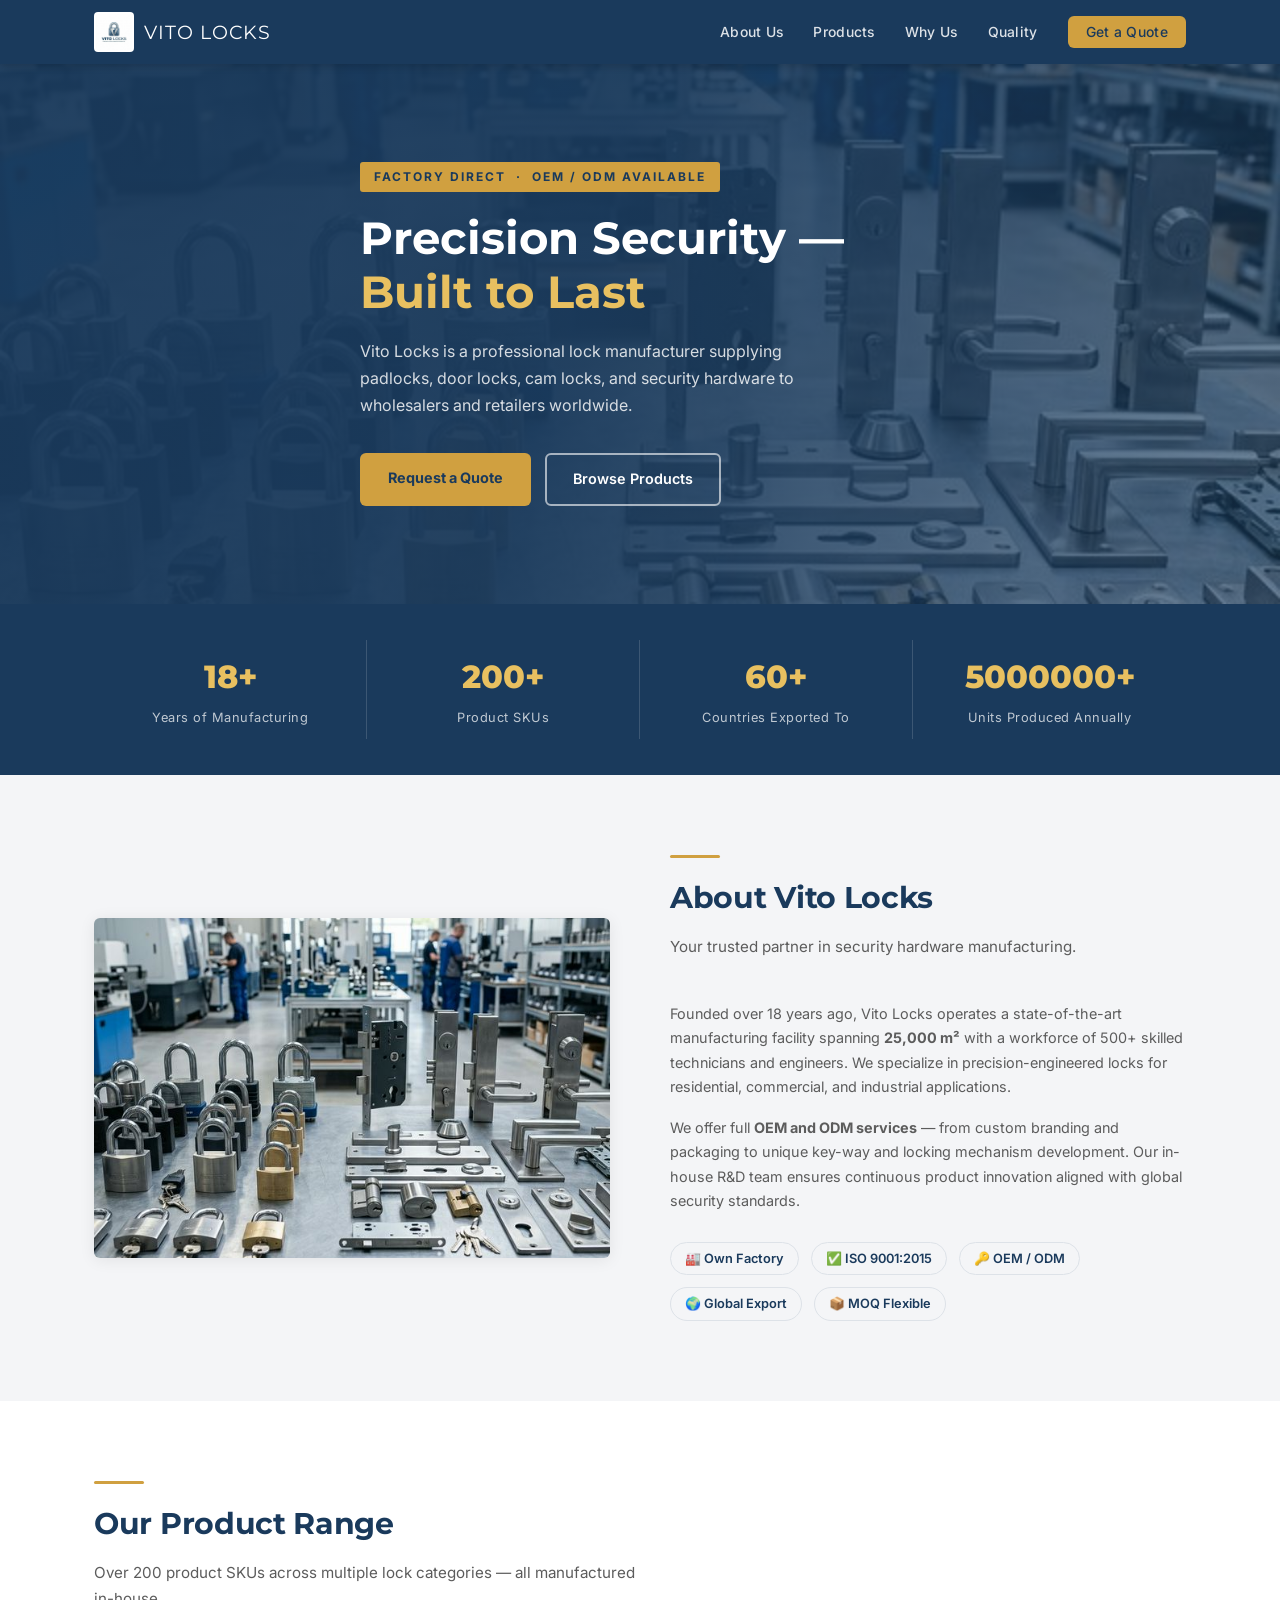
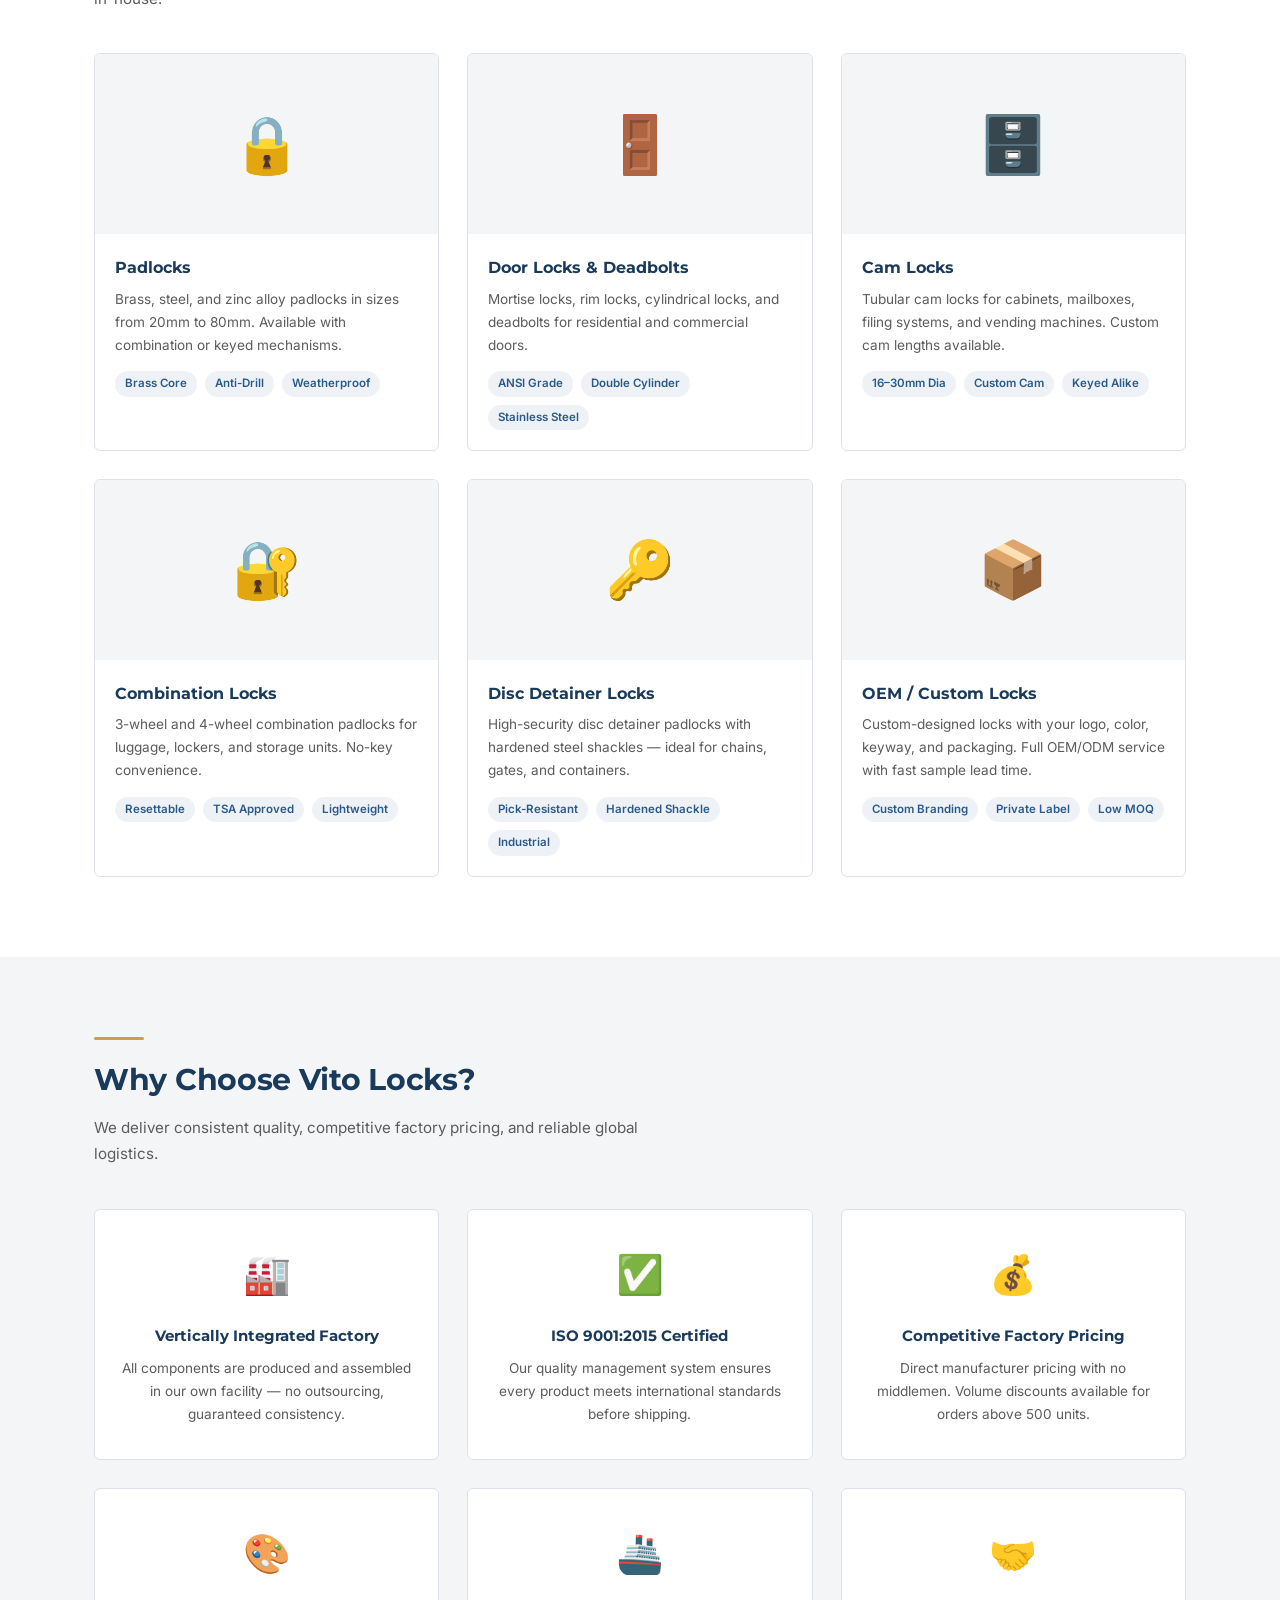
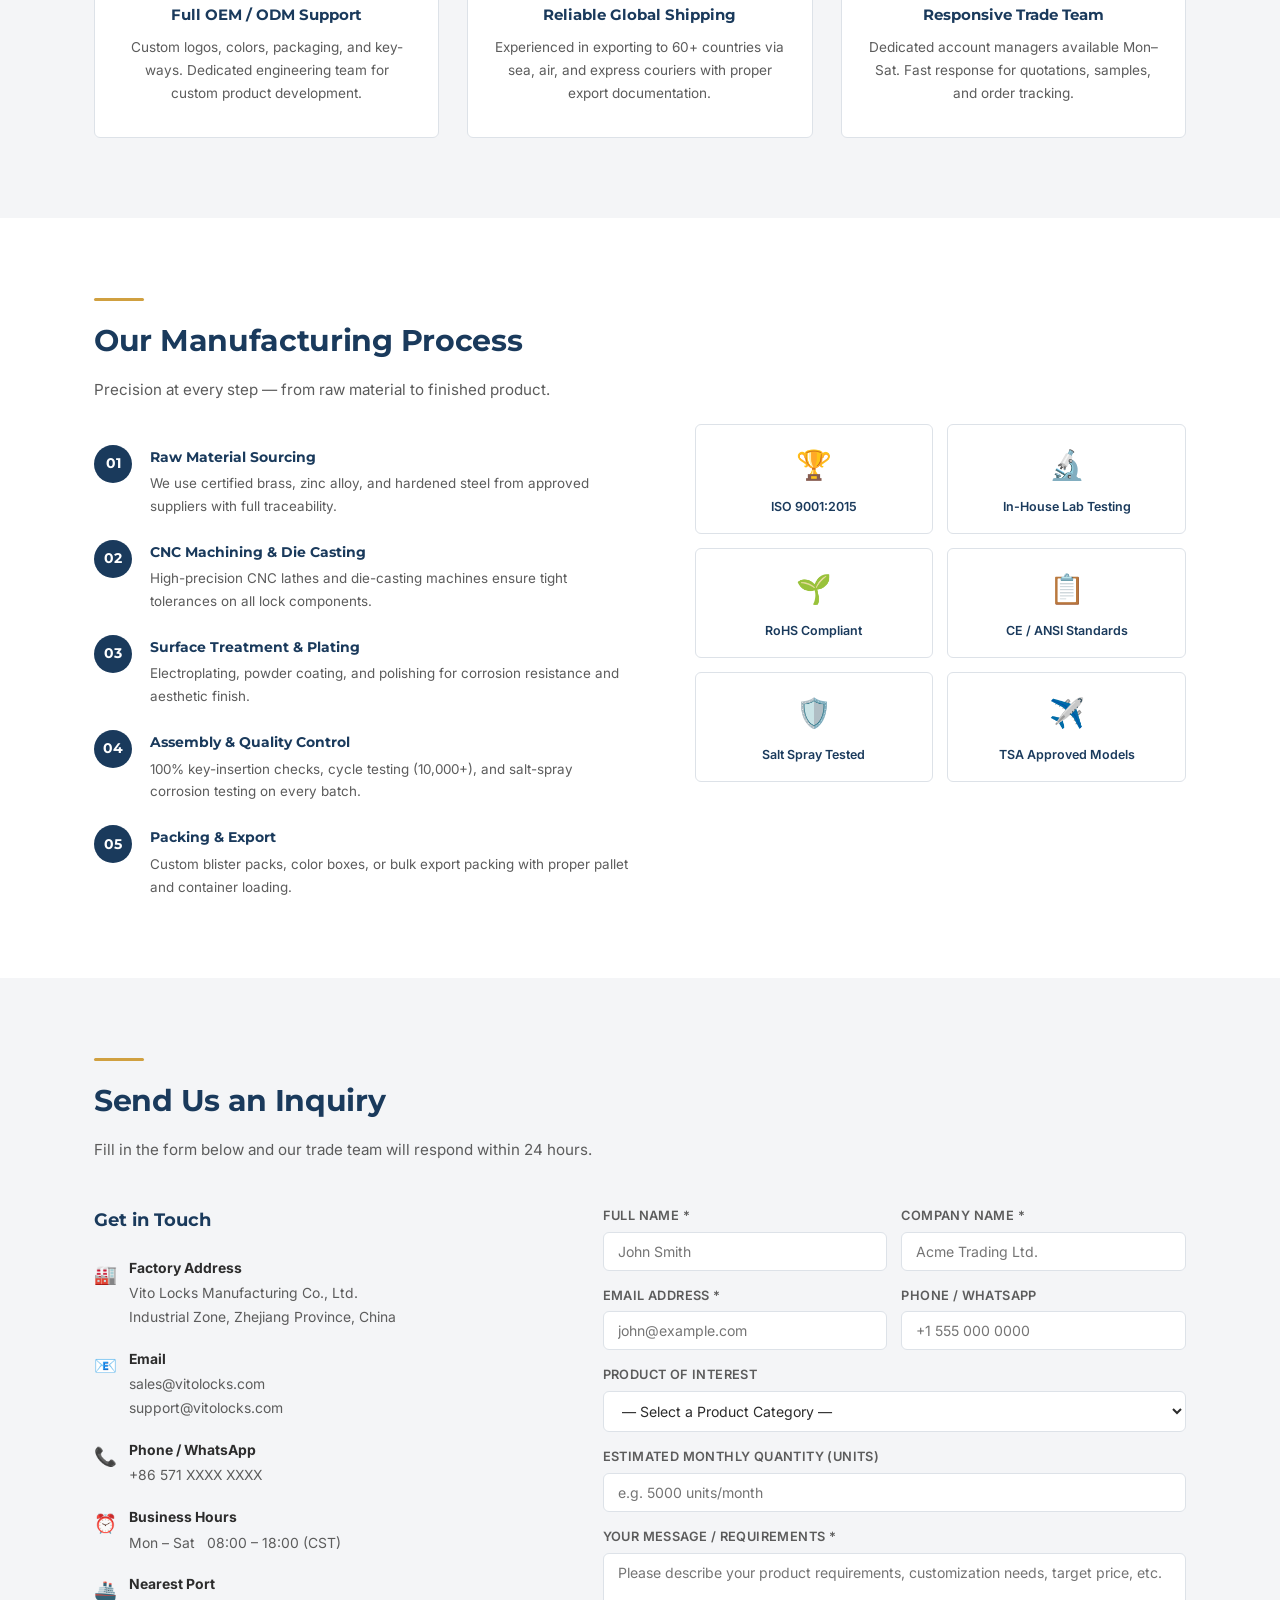
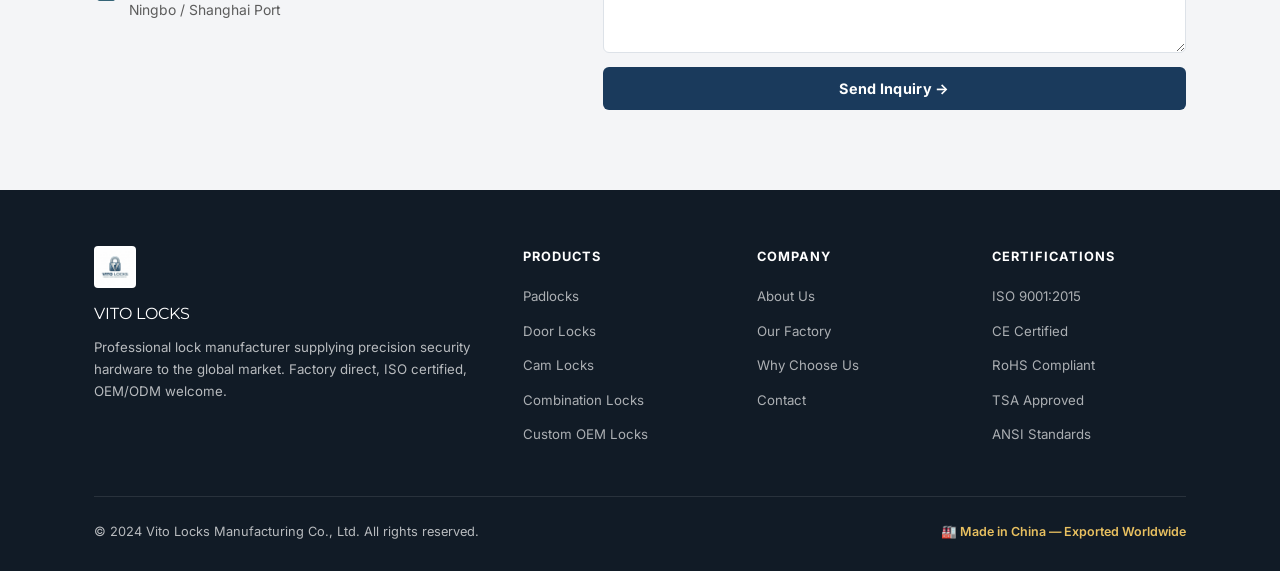
==== index.html @ b3bb4c2a "Initial commit: Vito Locks manufacturing plant website" ====
<!DOCTYPE html>
<html lang="en">
<head>
  <meta charset="UTF-8" />
  <meta name="viewport" content="width=device-width, initial-scale=1.0" />
  <title>Vito Locks — Premium Lock Manufacturer | Factory Direct Supply</title>
  <meta name="description" content="Vito Locks is a leading manufacturer of high-quality padlocks, door locks, and security hardware. OEM/ODM available. ISO certified. Factory direct pricing for B2B buyers worldwide." />
  <meta name="keywords" content="lock manufacturer, padlock factory, door lock supplier, OEM locks, security hardware, Vito Locks" />
  <link rel="stylesheet" href="style.css" />
  <!-- Favicon placeholder using emoji -->
  <link rel="icon" href="data:image/svg+xml,<svg xmlns='http://www.w3.org/2000/svg' viewBox='0 0 100 100'><text y='.9em' font-size='90'>🔒</text></svg>" />
</head>
<body>

<!-- ============================================================
     NAVIGATION
     ============================================================ -->
<nav id="navbar">
  <div class="container nav-inner">
    <div class="nav-logo">
      <img src="logo.png" alt="Vito Locks Logo" />
      <span class="brand">VITO LOCKS</span>
    </div>
    <ul class="nav-links" id="navLinks">
      <li><a href="#about">About Us</a></li>
      <li><a href="#products">Products</a></li>
      <li><a href="#why">Why Us</a></li>
      <li><a href="#manufacturing">Quality</a></li>
      <li><a href="#contact" class="nav-cta">Get a Quote</a></li>
    </ul>
    <div class="hamburger" id="hamburger" aria-label="Open menu">
      <span></span><span></span><span></span>
    </div>
  </div>
</nav>

<!-- ============================================================
     HERO
     ============================================================ -->
<section id="hero">
  <img src="hero.png" alt="Vito Locks Manufacturing Plant" class="hero-img" />
  <div class="hero-bg"></div>
  <div class="container hero-content">
    <span class="hero-tag">Factory Direct &nbsp;·&nbsp; OEM / ODM Available</span>
    <h1 class="hero-title">Precision Security — <span>Built to Last</span></h1>
    <p class="hero-desc">
      Vito Locks is a professional lock manufacturer supplying padlocks, door locks,
      cam locks, and security hardware to wholesalers and retailers worldwide.
    </p>
    <div class="btn-group">
      <a href="#contact" class="btn-primary">Request a Quote</a>
      <a href="#products" class="btn-outline">Browse Products</a>
    </div>
  </div>
</section>

<!-- ============================================================
     STATS STRIP
     ============================================================ -->
<div id="stats">
  <div class="container">
    <div class="stats-grid">
      <div class="stat-item">
        <div class="stat-num" data-count="18" data-suffix="+">18+</div>
        <div class="stat-label">Years of Manufacturing</div>
      </div>
      <div class="stat-item">
        <div class="stat-num" data-count="200" data-suffix="+">200+</div>
        <div class="stat-label">Product SKUs</div>
      </div>
      <div class="stat-item">
        <div class="stat-num" data-count="60" data-suffix="+">60+</div>
        <div class="stat-label">Countries Exported To</div>
      </div>
      <div class="stat-item">
        <div class="stat-num" data-count="5000000" data-suffix="+">5M+</div>
        <div class="stat-label">Units Produced Annually</div>
      </div>
    </div>
  </div>
</div>

<!-- ============================================================
     ABOUT
     ============================================================ -->
<section id="about">
  <div class="container">
    <div class="about-grid">
      <div class="about-img-wrap">
        <img src="hero.png" alt="Vito Locks Factory" />
      </div>
      <div class="about-text">
        <div class="divider"></div>
        <h2 class="section-title">About Vito Locks</h2>
        <p class="section-sub">Your trusted partner in security hardware manufacturing.</p>
        <p style="font-size:0.9rem; color: var(--neutral-mid); margin-bottom:16px;">
          Founded over 18 years ago, Vito Locks operates a state-of-the-art manufacturing facility
          spanning <strong>25,000 m²</strong> with a workforce of 500+ skilled technicians and engineers.
          We specialize in precision-engineered locks for residential, commercial, and industrial applications.
        </p>
        <p style="font-size:0.9rem; color: var(--neutral-mid); margin-bottom:24px;">
          We offer full <strong>OEM and ODM services</strong> — from custom branding and packaging to unique
          key-way and locking mechanism development. Our in-house R&D team ensures continuous product
          innovation aligned with global security standards.
        </p>
        <div class="about-badges">
          <span class="badge">🏭 Own Factory</span>
          <span class="badge">✅ ISO 9001:2015</span>
          <span class="badge">🔑 OEM / ODM</span>
          <span class="badge">🌍 Global Export</span>
          <span class="badge">📦 MOQ Flexible</span>
        </div>
      </div>
    </div>
  </div>
</section>

<!-- ============================================================
     PRODUCTS
     ============================================================ -->
<section id="products">
  <div class="container">
    <div class="divider"></div>
    <h2 class="section-title">Our Product Range</h2>
    <p class="section-sub">Over 200 product SKUs across multiple lock categories — all manufactured in-house.</p>

    <div class="products-grid">

      <div class="product-card">
        <div class="product-img">🔒</div>
        <div class="product-body">
          <h3 class="product-name">Padlocks</h3>
          <p class="product-desc">Brass, steel, and zinc alloy padlocks in sizes from 20mm to 80mm. Available with combination or keyed mechanisms.</p>
          <div class="product-tags">
            <span class="tag">Brass Core</span>
            <span class="tag">Anti-Drill</span>
            <span class="tag">Weatherproof</span>
          </div>
        </div>
      </div>

      <div class="product-card">
        <div class="product-img">🚪</div>
        <div class="product-body">
          <h3 class="product-name">Door Locks & Deadbolts</h3>
          <p class="product-desc">Mortise locks, rim locks, cylindrical locks, and deadbolts for residential and commercial doors.</p>
          <div class="product-tags">
            <span class="tag">ANSI Grade</span>
            <span class="tag">Double Cylinder</span>
            <span class="tag">Stainless Steel</span>
          </div>
        </div>
      </div>

      <div class="product-card">
        <div class="product-img">🗄️</div>
        <div class="product-body">
          <h3 class="product-name">Cam Locks</h3>
          <p class="product-desc">Tubular cam locks for cabinets, mailboxes, filing systems, and vending machines. Custom cam lengths available.</p>
          <div class="product-tags">
            <span class="tag">16–30mm Dia</span>
            <span class="tag">Custom Cam</span>
            <span class="tag">Keyed Alike</span>
          </div>
        </div>
      </div>

      <div class="product-card">
        <div class="product-img">🔐</div>
        <div class="product-body">
          <h3 class="product-name">Combination Locks</h3>
          <p class="product-desc">3-wheel and 4-wheel combination padlocks for luggage, lockers, and storage units. No-key convenience.</p>
          <div class="product-tags">
            <span class="tag">Resettable</span>
            <span class="tag">TSA Approved</span>
            <span class="tag">Lightweight</span>
          </div>
        </div>
      </div>

      <div class="product-card">
        <div class="product-img">🔑</div>
        <div class="product-body">
          <h3 class="product-name">Disc Detainer Locks</h3>
          <p class="product-desc">High-security disc detainer padlocks with hardened steel shackles — ideal for chains, gates, and containers.</p>
          <div class="product-tags">
            <span class="tag">Pick-Resistant</span>
            <span class="tag">Hardened Shackle</span>
            <span class="tag">Industrial</span>
          </div>
        </div>
      </div>

      <div class="product-card">
        <div class="product-img">📦</div>
        <div class="product-body">
          <h3 class="product-name">OEM / Custom Locks</h3>
          <p class="product-desc">Custom-designed locks with your logo, color, keyway, and packaging. Full OEM/ODM service with fast sample lead time.</p>
          <div class="product-tags">
            <span class="tag">Custom Branding</span>
            <span class="tag">Private Label</span>
            <span class="tag">Low MOQ</span>
          </div>
        </div>
      </div>

    </div>
  </div>
</section>

<!-- ============================================================
     WHY CHOOSE US
     ============================================================ -->
<section id="why">
  <div class="container">
    <div class="divider"></div>
    <h2 class="section-title">Why Choose Vito Locks?</h2>
    <p class="section-sub">We deliver consistent quality, competitive factory pricing, and reliable global logistics.</p>

    <div class="why-grid">

      <div class="why-card">
        <span class="why-icon">🏭</span>
        <h4>Vertically Integrated Factory</h4>
        <p>All components are produced and assembled in our own facility — no outsourcing, guaranteed consistency.</p>
      </div>

      <div class="why-card">
        <span class="why-icon">✅</span>
        <h4>ISO 9001:2015 Certified</h4>
        <p>Our quality management system ensures every product meets international standards before shipping.</p>
      </div>

      <div class="why-card">
        <span class="why-icon">💰</span>
        <h4>Competitive Factory Pricing</h4>
        <p>Direct manufacturer pricing with no middlemen. Volume discounts available for orders above 500 units.</p>
      </div>

      <div class="why-card">
        <span class="why-icon">🎨</span>
        <h4>Full OEM / ODM Support</h4>
        <p>Custom logos, colors, packaging, and key-ways. Dedicated engineering team for custom product development.</p>
      </div>

      <div class="why-card">
        <span class="why-icon">🚢</span>
        <h4>Reliable Global Shipping</h4>
        <p>Experienced in exporting to 60+ countries via sea, air, and express couriers with proper export documentation.</p>
      </div>

      <div class="why-card">
        <span class="why-icon">🤝</span>
        <h4>Responsive Trade Team</h4>
        <p>Dedicated account managers available Mon–Sat. Fast response for quotations, samples, and order tracking.</p>
      </div>

    </div>
  </div>
</section>

<!-- ============================================================
     MANUFACTURING & QUALITY
     ============================================================ -->
<section id="manufacturing">
  <div class="container">
    <div class="mfg-layout">
      <div>
        <div class="divider"></div>
        <h2 class="section-title">Our Manufacturing Process</h2>
        <p class="section-sub">Precision at every step — from raw material to finished product.</p>
        <div class="mfg-steps">
          <div class="mfg-step">
            <div class="step-num">01</div>
            <div class="step-body">
              <h5>Raw Material Sourcing</h5>
              <p>We use certified brass, zinc alloy, and hardened steel from approved suppliers with full traceability.</p>
            </div>
          </div>
          <div class="mfg-step">
            <div class="step-num">02</div>
            <div class="step-body">
              <h5>CNC Machining & Die Casting</h5>
              <p>High-precision CNC lathes and die-casting machines ensure tight tolerances on all lock components.</p>
            </div>
          </div>
          <div class="mfg-step">
            <div class="step-num">03</div>
            <div class="step-body">
              <h5>Surface Treatment & Plating</h5>
              <p>Electroplating, powder coating, and polishing for corrosion resistance and aesthetic finish.</p>
            </div>
          </div>
          <div class="mfg-step">
            <div class="step-num">04</div>
            <div class="step-body">
              <h5>Assembly & Quality Control</h5>
              <p>100% key-insertion checks, cycle testing (10,000+), and salt-spray corrosion testing on every batch.</p>
            </div>
          </div>
          <div class="mfg-step">
            <div class="step-num">05</div>
            <div class="step-body">
              <h5>Packing & Export</h5>
              <p>Custom blister packs, color boxes, or bulk export packing with proper pallet and container loading.</p>
            </div>
          </div>
        </div>
      </div>
      <div>
        <div class="mfg-certs">
          <div class="cert-box">
            <div class="cert-icon">🏆</div>
            <p>ISO 9001:2015</p>
          </div>
          <div class="cert-box">
            <div class="cert-icon">🔬</div>
            <p>In-House Lab Testing</p>
          </div>
          <div class="cert-box">
            <div class="cert-icon">🌱</div>
            <p>RoHS Compliant</p>
          </div>
          <div class="cert-box">
            <div class="cert-icon">📋</div>
            <p>CE / ANSI Standards</p>
          </div>
          <div class="cert-box">
            <div class="cert-icon">🛡️</div>
            <p>Salt Spray Tested</p>
          </div>
          <div class="cert-box">
            <div class="cert-icon">✈️</div>
            <p>TSA Approved Models</p>
          </div>
        </div>
      </div>
    </div>
  </div>
</section>

<!-- ============================================================
     CONTACT / INQUIRY
     ============================================================ -->
<section id="contact">
  <div class="container">
    <div class="divider"></div>
    <h2 class="section-title">Send Us an Inquiry</h2>
    <p class="section-sub">Fill in the form below and our trade team will respond within 24 hours.</p>

    <div class="contact-wrap">
      <div class="contact-info">
        <h3>Get in Touch</h3>
        <div class="info-line">
          <span class="icon">🏭</span>
          <p><strong>Factory Address</strong>Vito Locks Manufacturing Co., Ltd.<br />Industrial Zone, Zhejiang Province, China</p>
        </div>
        <div class="info-line">
          <span class="icon">📧</span>
          <p><strong>Email</strong>sales@vitolocks.com<br />support@vitolocks.com</p>
        </div>
        <div class="info-line">
          <span class="icon">📞</span>
          <p><strong>Phone / WhatsApp</strong>+86 571 XXXX XXXX</p>
        </div>
        <div class="info-line">
          <span class="icon">⏰</span>
          <p><strong>Business Hours</strong>Mon – Sat &nbsp; 08:00 – 18:00 (CST)</p>
        </div>
        <div class="info-line">
          <span class="icon">🚢</span>
          <p><strong>Nearest Port</strong>Ningbo / Shanghai Port</p>
        </div>
      </div>

      <form class="contact-form" id="inquiryForm" novalidate>
        <div class="form-row">
          <div class="form-group">
            <label for="fname">Full Name *</label>
            <input type="text" id="fname" placeholder="John Smith" required />
          </div>
          <div class="form-group">
            <label for="company">Company Name *</label>
            <input type="text" id="company" placeholder="Acme Trading Ltd." required />
          </div>
        </div>
        <div class="form-row">
          <div class="form-group">
            <label for="email">Email Address *</label>
            <input type="email" id="email" placeholder="john@example.com" required />
          </div>
          <div class="form-group">
            <label for="phone">Phone / WhatsApp</label>
            <input type="tel" id="phone" placeholder="+1 555 000 0000" />
          </div>
        </div>
        <div class="form-group">
          <label for="product">Product of Interest</label>
          <select id="product">
            <option value="">— Select a Product Category —</option>
            <option>Padlocks</option>
            <option>Door Locks & Deadbolts</option>
            <option>Cam Locks</option>
            <option>Combination Locks</option>
            <option>Disc Detainer Locks</option>
            <option>OEM / Custom Locks</option>
            <option>Other / Multiple Products</option>
          </select>
        </div>
        <div class="form-group">
          <label for="qty">Estimated Monthly Quantity (Units)</label>
          <input type="text" id="qty" placeholder="e.g. 5000 units/month" />
        </div>
        <div class="form-group">
          <label for="message">Your Message / Requirements *</label>
          <textarea id="message" placeholder="Please describe your product requirements, customization needs, target price, etc." required></textarea>
        </div>
        <button type="submit" class="btn-submit">Send Inquiry →</button>
      </form>
    </div>
  </div>
</section>

<!-- ============================================================
     FOOTER
     ============================================================ -->
<footer id="footer">
  <div class="container">
    <div class="footer-grid">
      <div class="footer-brand">
        <img src="logo.png" alt="Vito Locks" />
        <div class="brand-name">VITO LOCKS</div>
        <p>Professional lock manufacturer supplying precision security hardware to the global market. Factory direct, ISO certified, OEM/ODM welcome.</p>
      </div>
      <div class="footer-col">
        <h5>Products</h5>
        <ul>
          <li><a href="#products">Padlocks</a></li>
          <li><a href="#products">Door Locks</a></li>
          <li><a href="#products">Cam Locks</a></li>
          <li><a href="#products">Combination Locks</a></li>
          <li><a href="#products">Custom OEM Locks</a></li>
        </ul>
      </div>
      <div class="footer-col">
        <h5>Company</h5>
        <ul>
          <li><a href="#about">About Us</a></li>
          <li><a href="#manufacturing">Our Factory</a></li>
          <li><a href="#why">Why Choose Us</a></li>
          <li><a href="#contact">Contact</a></li>
        </ul>
      </div>
      <div class="footer-col">
        <h5>Certifications</h5>
        <ul>
          <li><a href="#">ISO 9001:2015</a></li>
          <li><a href="#">CE Certified</a></li>
          <li><a href="#">RoHS Compliant</a></li>
          <li><a href="#">TSA Approved</a></li>
          <li><a href="#">ANSI Standards</a></li>
        </ul>
      </div>
    </div>
    <div class="footer-bottom">
      <p>© 2024 Vito Locks Manufacturing Co., Ltd. All rights reserved.</p>
      <span class="made-in">🏭 Made in China — Exported Worldwide</span>
    </div>
  </div>
</footer>

<!-- Toast notification -->
<div id="toast"></div>

<script src="script.js"></script>
</body>
</html>
---- style.css ----
/* ===========================
   VITO LOCKS — Main Stylesheet
   =========================== */

@import url('https://fonts.googleapis.com/css2?family=Inter:wght@300;400;500;600;700&family=Montserrat:wght@600;700;800&display=swap');

/* ——— CSS Variables ——— */
:root {
  --primary:   #1a3a5c;   /* deep navy-blue */
  --primary-light: #2a5a8c;
  --accent:    #d0a040;   /* gold/brass accent */
  --accent-light: #e8c060;
  --neutral-dark: #2c2c2c;
  --neutral-mid:  #5c5c5c;
  --neutral-light: #f4f5f7;
  --bg:        #ffffff;
  --border:    #dde2e8;
  --shadow:    0 2px 16px rgba(0,0,0,0.08);
  --radius:    6px;
  --font-body: 'Inter', sans-serif;
  --font-head: 'Montserrat', sans-serif;
  --transition: 0.25s ease;
}

/* ——— Reset ——— */
*, *::before, *::after { box-sizing: border-box; margin: 0; padding: 0; }
html { scroll-behavior: smooth; }
body {
  font-family: var(--font-body);
  font-size: 15px;
  color: var(--neutral-dark);
  background: var(--bg);
  line-height: 1.7;
}
img { display: block; max-width: 100%; }
a  { text-decoration: none; color: inherit; }
ul { list-style: none; }

/* ——— Utility ——— */
.container {
  max-width: 1140px;
  margin: 0 auto;
  padding: 0 24px;
}
.section-title {
  font-family: var(--font-head);
  font-size: 1.9rem;
  color: var(--primary);
  margin-bottom: 10px;
  letter-spacing: -0.3px;
}
.section-sub {
  font-size: 0.95rem;
  color: var(--neutral-mid);
  margin-bottom: 42px;
  max-width: 560px;
}
.divider {
  width: 50px;
  height: 3px;
  background: var(--accent);
  margin-bottom: 14px;
  border-radius: 2px;
}
section { padding: 80px 0; }
section:nth-child(even) { background: var(--neutral-light); }

/* ——— NAV ——— */
#navbar {
  position: sticky;
  top: 0;
  z-index: 1000;
  background: var(--primary);
  box-shadow: 0 2px 8px rgba(0,0,0,0.18);
}
.nav-inner {
  display: flex;
  align-items: center;
  justify-content: space-between;
  height: 64px;
}
.nav-logo {
  display: flex;
  align-items: center;
  gap: 10px;
}
.nav-logo img {
  height: 40px;
  width: 40px;
  object-fit: contain;
  border-radius: 4px;
  background: white;
  padding: 2px;
}
.nav-logo .brand {
  font-family: var(--font-head);
  font-size: 1.2rem;
  color: white;
  letter-spacing: 1px;
}
.nav-links {
  display: flex;
  align-items: center;
  gap: 30px;
}
.nav-links a {
  color: rgba(255,255,255,0.85);
  font-size: 0.87rem;
  font-weight: 500;
  letter-spacing: 0.3px;
  transition: color var(--transition);
}
.nav-links a:hover { color: var(--accent-light); }
.nav-cta {
  background: var(--accent);
  color: var(--primary) !important;
  padding: 8px 18px;
  border-radius: var(--radius);
  font-weight: 700;
  transition: background var(--transition) !important;
}
.nav-cta:hover { background: var(--accent-light) !important; }
.hamburger {
  display: none;
  flex-direction: column;
  gap: 5px;
  cursor: pointer;
  padding: 4px;
}
.hamburger span {
  display: block;
  width: 24px;
  height: 2px;
  background: white;
  border-radius: 2px;
  transition: var(--transition);
}

/* ——— HERO ——— */
#hero {
  position: relative;
  min-height: 540px;
  display: flex;
  align-items: center;
  overflow: hidden;
  padding: 0;
}
.hero-bg {
  position: absolute;
  inset: 0;
  background: linear-gradient(105deg, rgba(26,58,92,0.95) 45%, rgba(26,58,92,0.6) 100%);
  z-index: 1;
}
.hero-img {
  position: absolute;
  inset: 0;
  width: 100%;
  height: 100%;
  object-fit: cover;
  z-index: 0;
}
.hero-content {
  position: relative;
  z-index: 2;
  padding: 80px 0;
}
.hero-tag {
  display: inline-block;
  background: var(--accent);
  color: var(--primary);
  font-size: 0.75rem;
  font-weight: 700;
  letter-spacing: 2px;
  text-transform: uppercase;
  padding: 5px 14px;
  border-radius: 3px;
  margin-bottom: 20px;
}
.hero-title {
  font-family: var(--font-head);
  font-size: 2.8rem;
  color: #fff;
  line-height: 1.2;
  margin-bottom: 18px;
  max-width: 560px;
}
.hero-title span { color: var(--accent-light); }
.hero-desc {
  color: rgba(255,255,255,0.82);
  font-size: 1rem;
  max-width: 480px;
  margin-bottom: 34px;
}
.btn-group { display: flex; gap: 14px; flex-wrap: wrap; }
.btn-primary {
  background: var(--accent);
  color: var(--primary);
  padding: 13px 28px;
  border-radius: var(--radius);
  font-weight: 700;
  font-size: 0.9rem;
  transition: background var(--transition), transform var(--transition);
  border: none;
  cursor: pointer;
}
.btn-primary:hover { background: var(--accent-light); transform: translateY(-1px); }
.btn-outline {
  border: 2px solid rgba(255,255,255,0.6);
  color: white;
  padding: 12px 26px;
  border-radius: var(--radius);
  font-weight: 600;
  font-size: 0.9rem;
  transition: border-color var(--transition), background var(--transition);
  cursor: pointer;
}
.btn-outline:hover { border-color: white; background: rgba(255,255,255,0.08); }

/* ——— STATS STRIP ——— */
#stats {
  background: var(--primary);
  padding: 36px 0;
}
.stats-grid {
  display: grid;
  grid-template-columns: repeat(4, 1fr);
  gap: 0;
  text-align: center;
}
.stat-item {
  padding: 10px 20px;
  border-right: 1px solid rgba(255,255,255,0.15);
}
.stat-item:last-child { border-right: none; }
.stat-num {
  font-family: var(--font-head);
  font-size: 2rem;
  font-weight: 800;
  color: var(--accent-light);
}
.stat-label {
  font-size: 0.8rem;
  color: rgba(255,255,255,0.72);
  letter-spacing: 0.5px;
  margin-top: 3px;
}

/* ——— ABOUT ——— */
#about .about-grid {
  display: grid;
  grid-template-columns: 1fr 1fr;
  gap: 60px;
  align-items: center;
}
.about-img-wrap {
  border-radius: var(--radius);
  overflow: hidden;
  box-shadow: var(--shadow);
}
.about-img-wrap img { width: 100%; height: 340px; object-fit: cover; }
.about-badges {
  display: flex;
  gap: 12px;
  flex-wrap: wrap;
  margin-top: 28px;
}
.badge {
  background: var(--neutral-light);
  border: 1px solid var(--border);
  border-radius: 20px;
  padding: 5px 14px;
  font-size: 0.8rem;
  font-weight: 600;
  color: var(--primary);
}

/* ——— PRODUCTS ——— */
#products .products-grid {
  display: grid;
  grid-template-columns: repeat(3, 1fr);
  gap: 28px;
}
.product-card {
  background: var(--bg);
  border: 1px solid var(--border);
  border-radius: var(--radius);
  overflow: hidden;
  transition: box-shadow var(--transition), transform var(--transition);
}
.product-card:hover {
  box-shadow: 0 6px 24px rgba(0,0,0,0.12);
  transform: translateY(-3px);
}
.product-img {
  height: 180px;
  background: var(--neutral-light);
  display: flex;
  align-items: center;
  justify-content: center;
  font-size: 3.5rem;
  color: var(--primary);
}
.product-body { padding: 20px; }
.product-name {
  font-family: var(--font-head);
  font-size: 1rem;
  color: var(--primary);
  margin-bottom: 6px;
}
.product-desc { font-size: 0.85rem; color: var(--neutral-mid); margin-bottom: 14px; }
.product-tags { display: flex; gap: 8px; flex-wrap: wrap; }
.tag {
  font-size: 0.72rem;
  font-weight: 600;
  color: var(--primary-light);
  background: rgba(42,90,140,0.08);
  padding: 3px 10px;
  border-radius: 20px;
}

/* ——— WHY US ——— */
#why .why-grid {
  display: grid;
  grid-template-columns: repeat(3, 1fr);
  gap: 28px;
}
.why-card {
  background: var(--bg);
  border-radius: var(--radius);
  padding: 32px 26px;
  border: 1px solid var(--border);
  text-align: center;
  transition: box-shadow var(--transition);
}
.why-card:hover { box-shadow: var(--shadow); }
.why-icon {
  font-size: 2.4rem;
  margin-bottom: 16px;
  display: block;
}
.why-card h4 {
  font-family: var(--font-head);
  font-size: 0.95rem;
  color: var(--primary);
  margin-bottom: 8px;
}
.why-card p { font-size: 0.85rem; color: var(--neutral-mid); }

/* ——— MANUFACTURING ——— */
#manufacturing .mfg-layout {
  display: grid;
  grid-template-columns: 1.1fr 1fr;
  gap: 60px;
  align-items: center;
}
.mfg-steps { display: flex; flex-direction: column; gap: 22px; }
.mfg-step {
  display: flex;
  gap: 18px;
  align-items: flex-start;
}
.step-num {
  flex-shrink: 0;
  width: 38px;
  height: 38px;
  background: var(--primary);
  color: white;
  font-family: var(--font-head);
  font-size: 0.85rem;
  font-weight: 700;
  display: flex;
  align-items: center;
  justify-content: center;
  border-radius: 50%;
}
.step-body h5 {
  font-family: var(--font-head);
  font-size: 0.9rem;
  color: var(--primary);
  margin-bottom: 3px;
}
.step-body p { font-size: 0.84rem; color: var(--neutral-mid); }
.mfg-certs {
  display: grid;
  grid-template-columns: 1fr 1fr;
  gap: 14px;
  margin-top: 10px;
}
.cert-box {
  background: var(--bg);
  border: 1px solid var(--border);
  border-radius: var(--radius);
  padding: 16px;
  text-align: center;
}
.cert-box .cert-icon { font-size: 1.8rem; margin-bottom: 6px; }
.cert-box p { font-size: 0.78rem; font-weight: 600; color: var(--primary); }

/* ——— CONTACT ——— */
#contact .contact-wrap {
  display: grid;
  grid-template-columns: 1fr 1.3fr;
  gap: 60px;
  align-items: start;
}
.contact-info h3 {
  font-family: var(--font-head);
  font-size: 1.1rem;
  color: var(--primary);
  margin-bottom: 22px;
}
.info-line {
  display: flex;
  gap: 12px;
  align-items: flex-start;
  margin-bottom: 18px;
}
.info-line .icon { font-size: 1.15rem; margin-top: 2px; flex-shrink: 0; }
.info-line p { font-size: 0.87rem; color: var(--neutral-mid); }
.info-line strong { color: var(--neutral-dark); display: block; margin-bottom: 2px; }
.contact-form { display: flex; flex-direction: column; gap: 14px; }
.form-row { display: grid; grid-template-columns: 1fr 1fr; gap: 14px; }
.form-group { display: flex; flex-direction: column; gap: 5px; }
.form-group label {
  font-size: 0.8rem;
  font-weight: 600;
  color: var(--neutral-mid);
  text-transform: uppercase;
  letter-spacing: 0.4px;
}
.form-group input,
.form-group select,
.form-group textarea {
  border: 1px solid var(--border);
  border-radius: var(--radius);
  padding: 10px 14px;
  font-family: var(--font-body);
  font-size: 0.88rem;
  color: var(--neutral-dark);
  background: var(--bg);
  outline: none;
  transition: border-color var(--transition);
}
.form-group input:focus,
.form-group select:focus,
.form-group textarea:focus {
  border-color: var(--primary-light);
}
.form-group textarea { resize: vertical; min-height: 100px; }
.btn-submit {
  background: var(--primary);
  color: white;
  padding: 13px;
  border-radius: var(--radius);
  border: none;
  font-weight: 700;
  font-size: 0.9rem;
  cursor: pointer;
  font-family: var(--font-body);
  transition: background var(--transition);
  letter-spacing: 0.3px;
}
.btn-submit:hover { background: var(--primary-light); }

/* ——— FOOTER ——— */
#footer {
  background: #111b26;
  color: rgba(255,255,255,0.7);
  padding: 56px 0 28px;
}
.footer-grid {
  display: grid;
  grid-template-columns: 2fr 1fr 1fr 1fr;
  gap: 40px;
  margin-bottom: 40px;
}
.footer-brand img {
  height: 42px;
  width: 42px;
  object-fit: contain;
  background: white;
  border-radius: 4px;
  padding: 2px;
  margin-bottom: 12px;
}
.footer-brand .brand-name {
  font-family: var(--font-head);
  font-size: 1rem;
  color: white;
  margin-bottom: 10px;
}
.footer-brand p { font-size: 0.83rem; line-height: 1.65; }
.footer-col h5 {
  font-size: 0.8rem;
  font-weight: 700;
  color: white;
  text-transform: uppercase;
  letter-spacing: 1px;
  margin-bottom: 16px;
}
.footer-col ul li { margin-bottom: 9px; }
.footer-col ul li a {
  font-size: 0.83rem;
  color: rgba(255,255,255,0.65);
  transition: color var(--transition);
}
.footer-col ul li a:hover { color: var(--accent-light); }
.footer-bottom {
  border-top: 1px solid rgba(255,255,255,0.1);
  padding-top: 24px;
  display: flex;
  justify-content: space-between;
  align-items: center;
  flex-wrap: wrap;
  gap: 10px;
}
.footer-bottom p { font-size: 0.8rem; }
.footer-bottom .made-in {
  font-size: 0.78rem;
  color: var(--accent-light);
  font-weight: 600;
}

/* ——— TOAST ——— */
#toast {
  position: fixed;
  bottom: 30px;
  right: 30px;
  background: var(--primary);
  color: white;
  padding: 14px 24px;
  border-radius: var(--radius);
  font-size: 0.87rem;
  font-weight: 500;
  box-shadow: 0 4px 20px rgba(0,0,0,0.2);
  transform: translateY(80px);
  opacity: 0;
  transition: all 0.35s ease;
  z-index: 9999;
}
#toast.show { transform: translateY(0); opacity: 1; }

/* ——— RESPONSIVE ——— */
@media (max-width: 992px) {
  .stats-grid { grid-template-columns: repeat(2, 1fr); }
  #about .about-grid { grid-template-columns: 1fr; }
  #products .products-grid { grid-template-columns: repeat(2, 1fr); }
  #why .why-grid { grid-template-columns: repeat(2, 1fr); }
  #manufacturing .mfg-layout { grid-template-columns: 1fr; }
  #contact .contact-wrap { grid-template-columns: 1fr; }
  .footer-grid { grid-template-columns: 1fr 1fr; }
}

@media (max-width: 680px) {
  .hero-title { font-size: 2rem; }
  .section-title { font-size: 1.5rem; }
  #products .products-grid { grid-template-columns: 1fr; }
  #why .why-grid { grid-template-columns: 1fr; }
  .form-row { grid-template-columns: 1fr; }
  .footer-grid { grid-template-columns: 1fr; }
  .nav-links { display: none; flex-direction: column; gap: 0; }
  .nav-links.open {
    display: flex;
    position: absolute;
    top: 64px;
    left: 0;
    right: 0;
    background: var(--primary);
    padding: 12px 0;
    box-shadow: 0 6px 16px rgba(0,0,0,0.2);
  }
  .nav-links.open a {
    padding: 12px 24px;
    display: block;
  }
  .hamburger { display: flex; }
  #navbar { position: relative; }
}
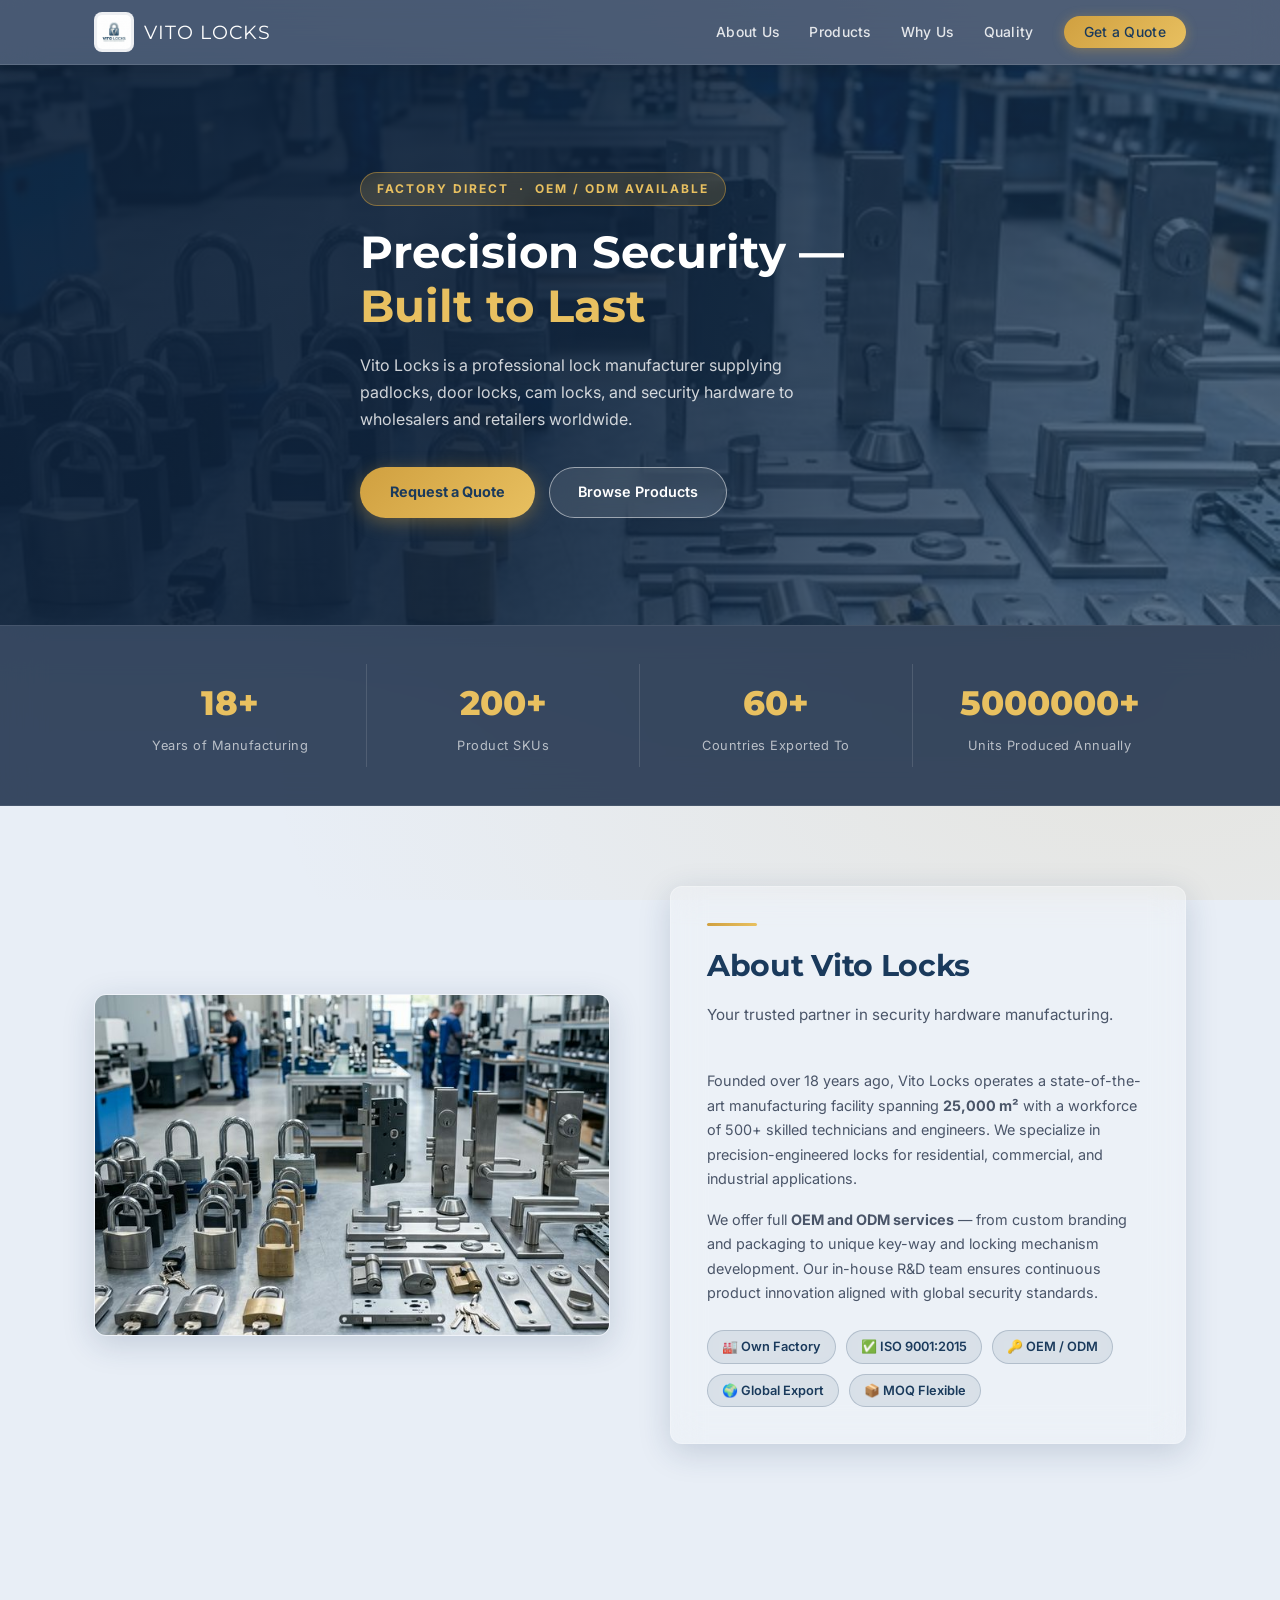
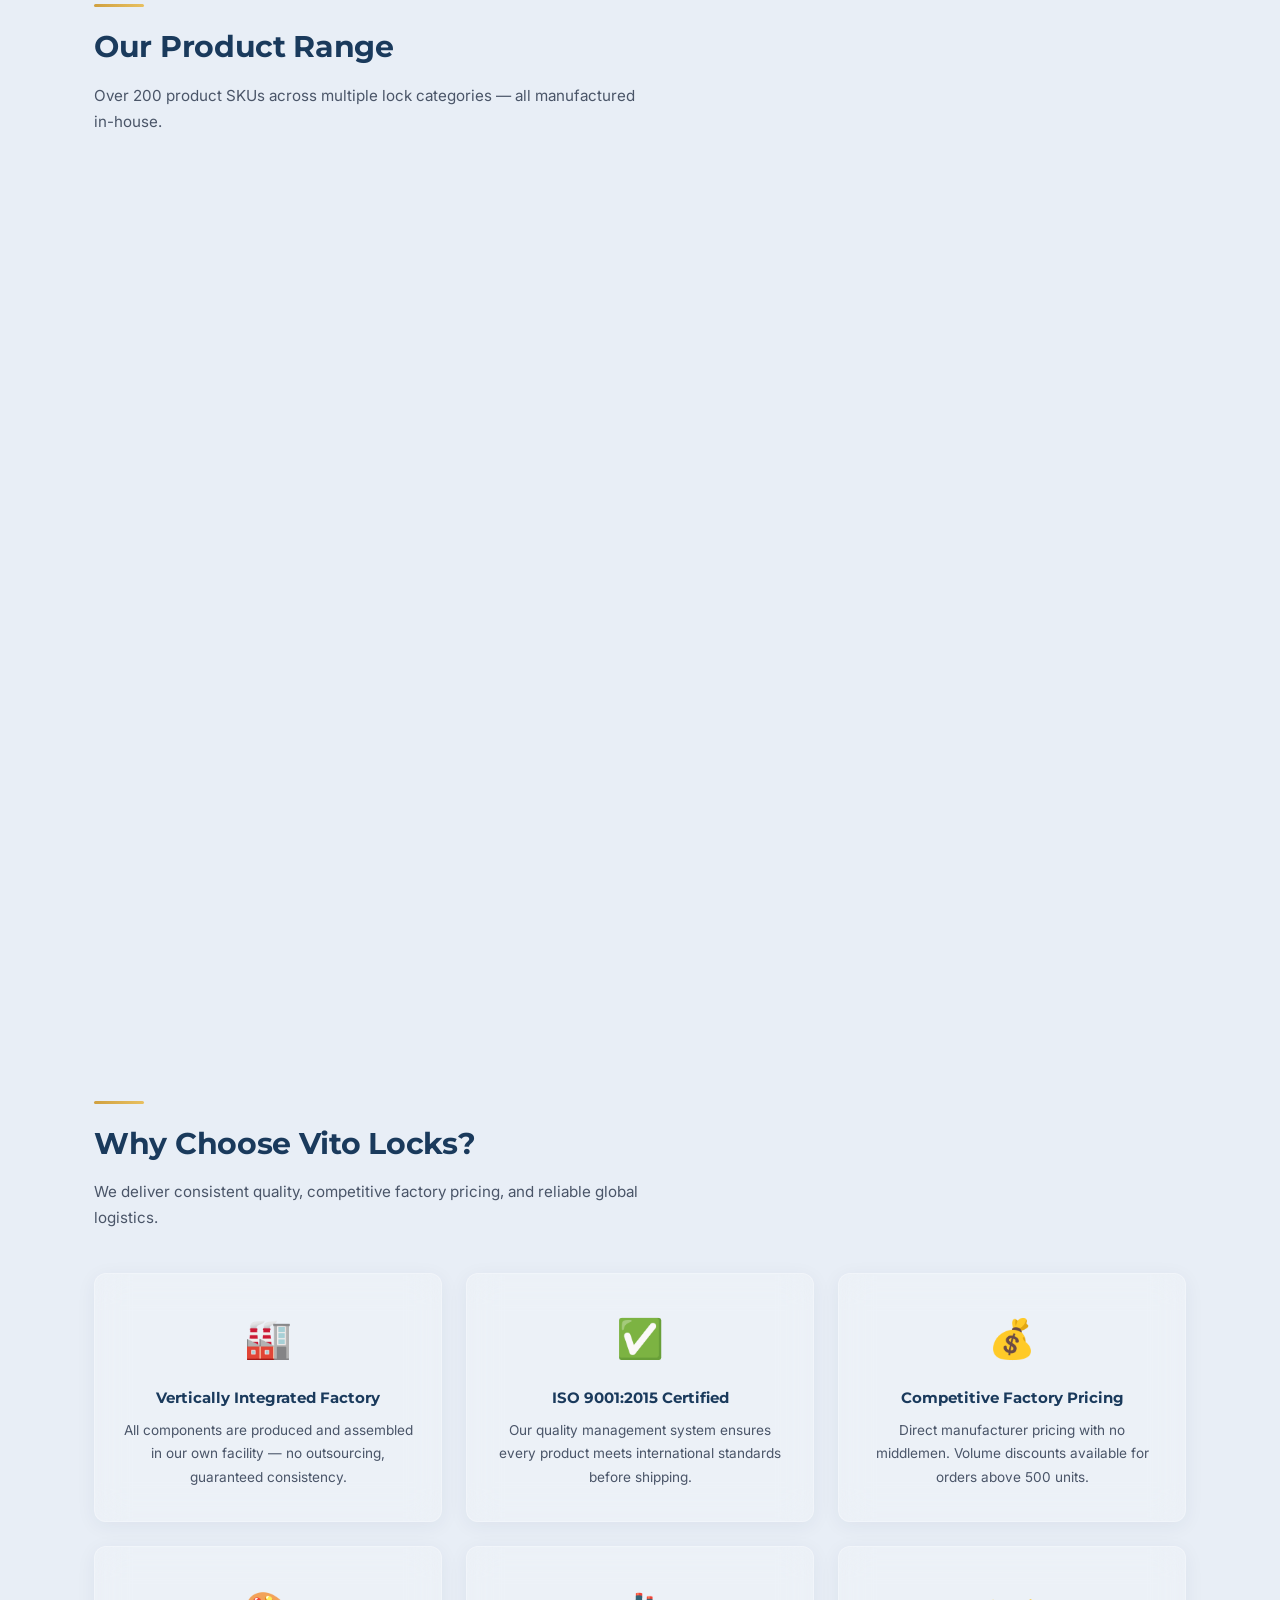
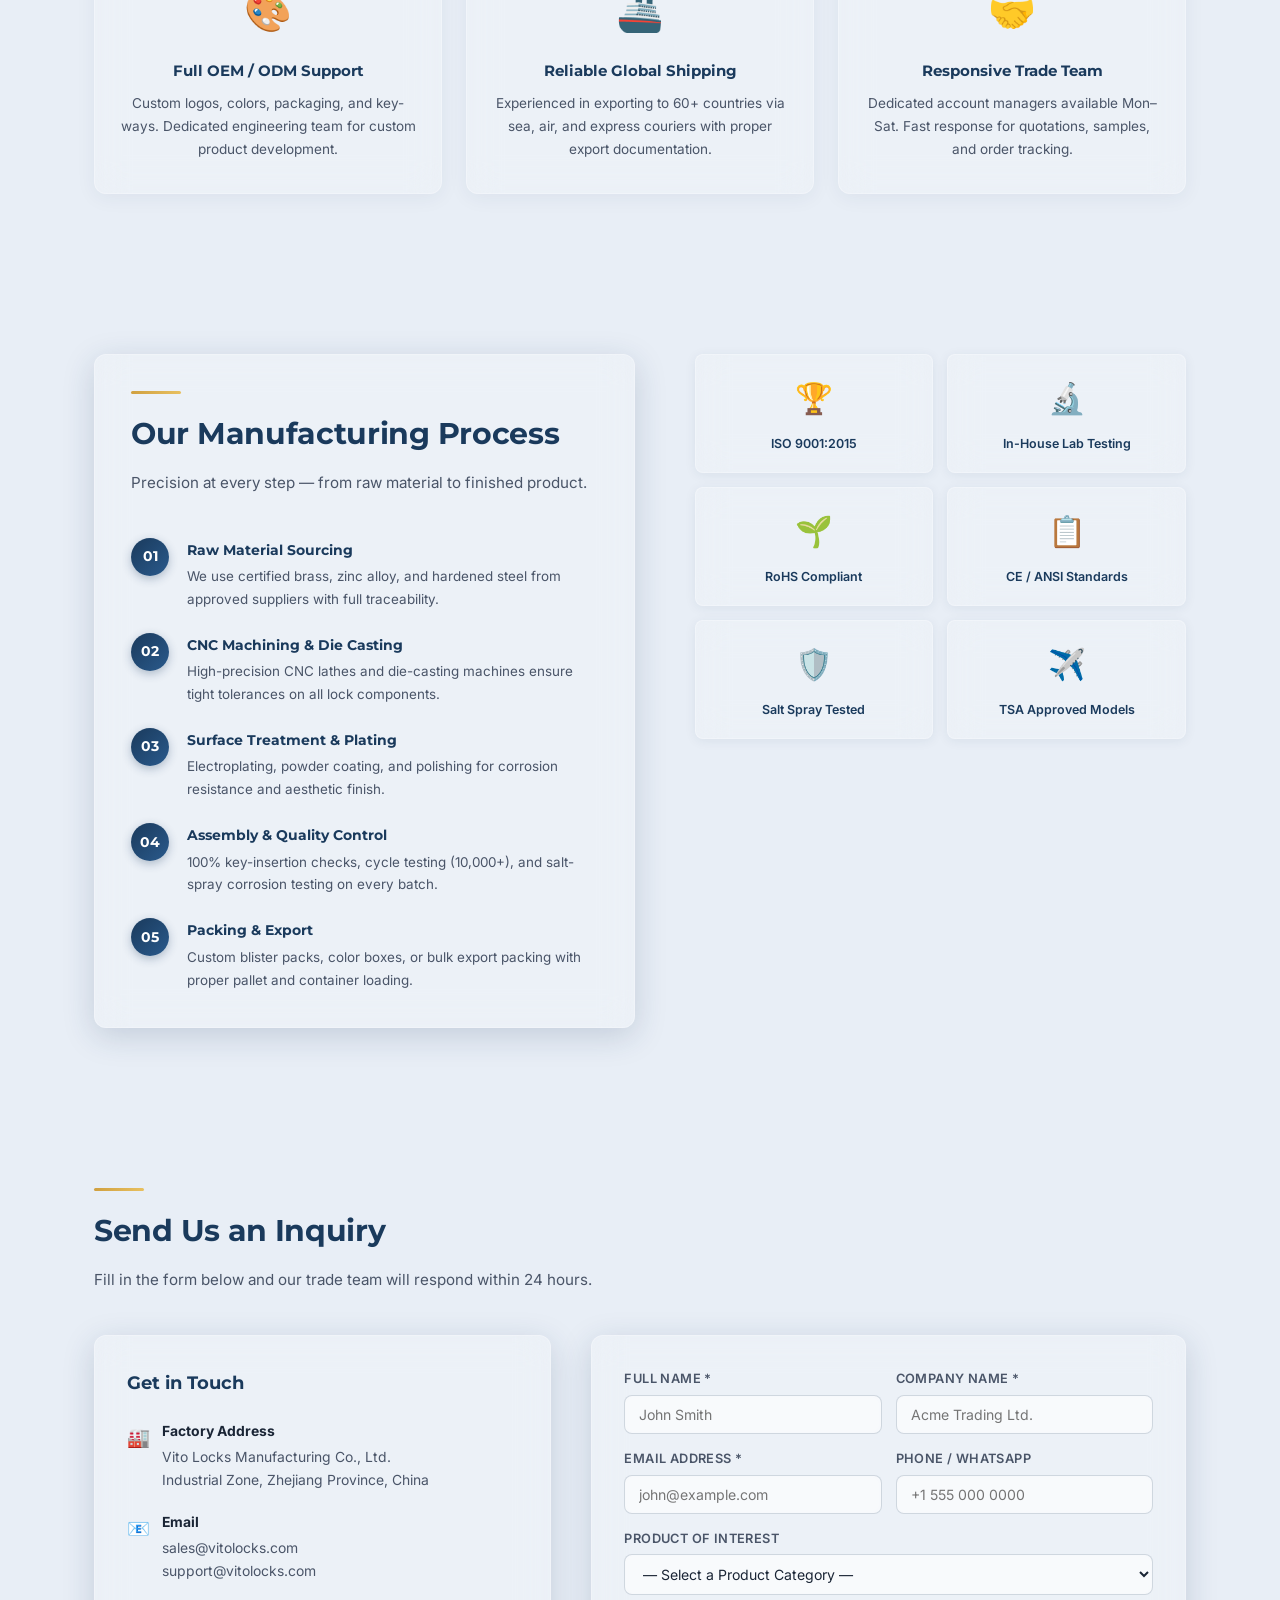
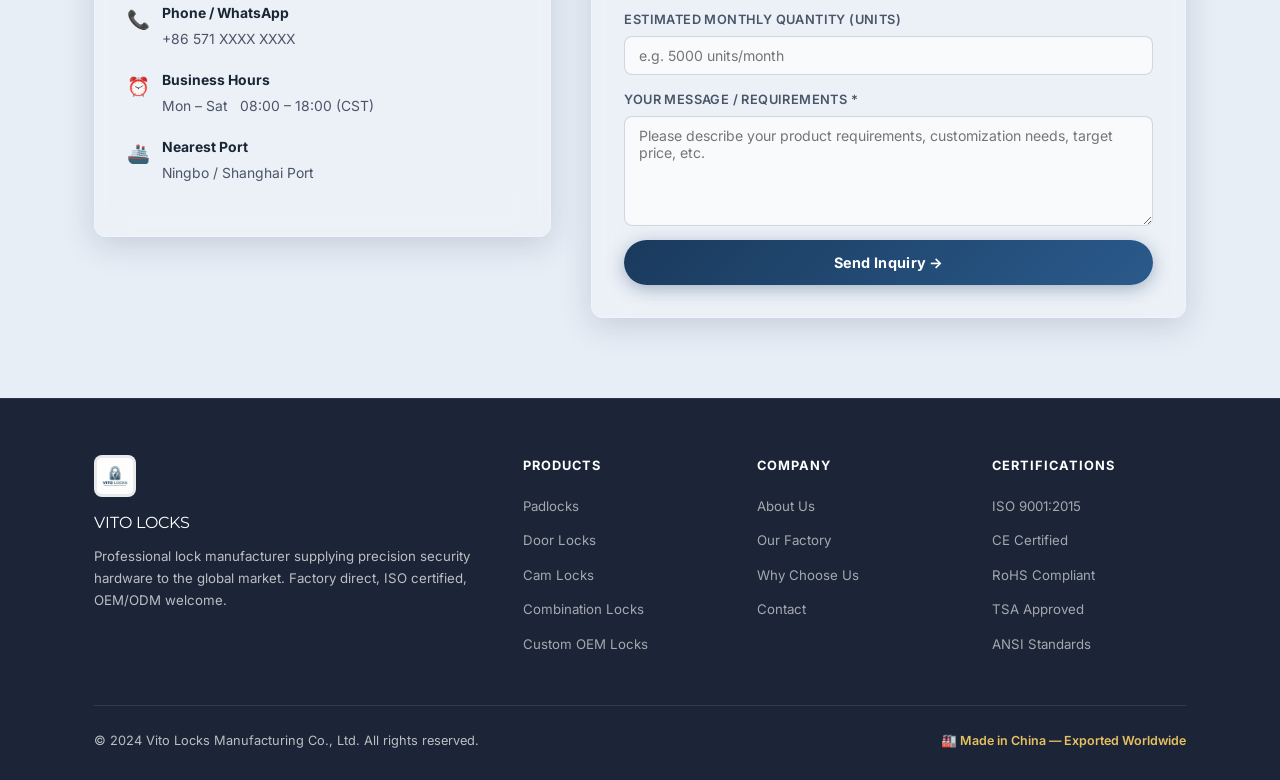
==== commit 4467af25: "feat: add glassmorphism theme + bubble ripple effect on buttons" ====
--- a/index.html
+++ b/index.html
@@ -48,8 +48,8 @@
       cam locks, and security hardware to wholesalers and retailers worldwide.
     </p>
     <div class="btn-group">
-      <a href="#contact" class="btn-primary">Request a Quote</a>
-      <a href="#products" class="btn-outline">Browse Products</a>
+      <a href="#contact" class="btn-primary ripple-btn">Request a Quote</a>
+      <a href="#products" class="btn-outline ripple-btn">Browse Products</a>
     </div>
   </div>
 </section>
@@ -89,7 +89,7 @@
       <div class="about-img-wrap">
         <img src="hero.png" alt="Vito Locks Factory" />
       </div>
-      <div class="about-text">
+      <div class="about-text-panel">
         <div class="divider"></div>
         <h2 class="section-title">About Vito Locks</h2>
         <p class="section-sub">Your trusted partner in security hardware manufacturing.</p>
@@ -265,7 +265,7 @@
 <section id="manufacturing">
   <div class="container">
     <div class="mfg-layout">
-      <div>
+      <div class="mfg-panel">
         <div class="divider"></div>
         <h2 class="section-title">Our Manufacturing Process</h2>
         <p class="section-sub">Precision at every step — from raw material to finished product.</p>
@@ -308,7 +308,7 @@
         </div>
       </div>
       <div>
-        <div class="mfg-certs">
+        <div class="mfg-certs" style="margin-top:0;">
           <div class="cert-box">
             <div class="cert-icon">🏆</div>
             <p>ISO 9001:2015</p>
@@ -349,7 +349,7 @@
     <p class="section-sub">Fill in the form below and our trade team will respond within 24 hours.</p>
 
     <div class="contact-wrap">
-      <div class="contact-info">
+      <div class="contact-info-panel">
         <h3>Get in Touch</h3>
         <div class="info-line">
           <span class="icon">🏭</span>
@@ -373,6 +373,7 @@
         </div>
       </div>
 
+      <div class="contact-form-panel">
       <form class="contact-form" id="inquiryForm" novalidate>
         <div class="form-row">
           <div class="form-group">
@@ -415,8 +416,9 @@
           <label for="message">Your Message / Requirements *</label>
           <textarea id="message" placeholder="Please describe your product requirements, customization needs, target price, etc." required></textarea>
         </div>
-        <button type="submit" class="btn-submit">Send Inquiry →</button>
+        <button type="submit" class="btn-submit ripple-btn">Send Inquiry →</button>
       </form>
+      </div>
     </div>
   </div>
 </section>
--- a/style.css
+++ b/style.css
@@ -1,40 +1,64 @@
 /* ===========================
-   VITO LOCKS — Main Stylesheet
+   VITO LOCKS — Glassmorphism Stylesheet
    =========================== */
 
 @import url('https://fonts.googleapis.com/css2?family=Inter:wght@300;400;500;600;700&family=Montserrat:wght@600;700;800&display=swap');
 
 /* ——— CSS Variables ——— */
 :root {
-  --primary:   #1a3a5c;   /* deep navy-blue */
-  --primary-light: #2a5a8c;
-  --accent:    #d0a040;   /* gold/brass accent */
-  --accent-light: #e8c060;
-  --neutral-dark: #2c2c2c;
-  --neutral-mid:  #5c5c5c;
-  --neutral-light: #f4f5f7;
-  --bg:        #ffffff;
-  --border:    #dde2e8;
-  --shadow:    0 2px 16px rgba(0,0,0,0.08);
-  --radius:    6px;
-  --font-body: 'Inter', sans-serif;
-  --font-head: 'Montserrat', sans-serif;
-  --transition: 0.25s ease;
+  --primary:        #1a3a5c;
+  --primary-light:  #2a5a8c;
+  --primary-glass:  rgba(26, 58, 92, 0.55);
+  --accent:         #d0a040;
+  --accent-light:   #e8c060;
+  --neutral-dark:   #1a2535;
+  --neutral-mid:    #4a5568;
+  --neutral-light:  rgba(255,255,255,0.08);
+  --bg:             #ffffff;
+  --border:         rgba(255,255,255,0.22);
+  --border-dark:    rgba(26,58,92,0.18);
+  --glass-bg:       rgba(255,255,255,0.12);
+  --glass-bg-card:  rgba(255,255,255,0.18);
+  --glass-blur:     blur(16px);
+  --glass-shadow:   0 8px 32px rgba(26,58,92,0.18);
+  --shadow:         0 4px 24px rgba(26,58,92,0.12);
+  --radius:         12px;
+  --radius-sm:      8px;
+  --font-body:      'Inter', sans-serif;
+  --font-head:      'Montserrat', sans-serif;
+  --transition:     0.28s ease;
 }
 
 /* ——— Reset ——— */
 *, *::before, *::after { box-sizing: border-box; margin: 0; padding: 0; }
 html { scroll-behavior: smooth; }
+
 body {
   font-family: var(--font-body);
   font-size: 15px;
   color: var(--neutral-dark);
-  background: var(--bg);
   line-height: 1.7;
-}
+  /* Rich layered background so glass effect is visible throughout */
+  background:
+    radial-gradient(ellipse at 10% 20%, rgba(42,90,140,0.18) 0%, transparent 55%),
+    radial-gradient(ellipse at 90% 80%, rgba(208,160,64,0.12) 0%, transparent 55%),
+    radial-gradient(ellipse at 60% 40%, rgba(26,58,92,0.08) 0%, transparent 60%),
+    #e8eef6;
+  background-attachment: fixed;
+}
+
 img { display: block; max-width: 100%; }
 a  { text-decoration: none; color: inherit; }
 ul { list-style: none; }
+
+/* ——— Glassmorphism mixin class ——— */
+.glass {
+  background: var(--glass-bg-card);
+  backdrop-filter: var(--glass-blur);
+  -webkit-backdrop-filter: var(--glass-blur);
+  border: 1px solid var(--border);
+  box-shadow: var(--glass-shadow);
+}
 
 /* ——— Utility ——— */
 .container {
@@ -58,20 +82,42 @@
 .divider {
   width: 50px;
   height: 3px;
-  background: var(--accent);
+  background: linear-gradient(90deg, var(--accent), var(--accent-light));
   margin-bottom: 14px;
   border-radius: 2px;
 }
 section { padding: 80px 0; }
-section:nth-child(even) { background: var(--neutral-light); }
+
+/* ——— RIPPLE / BUBBLE EFFECT ——— */
+.ripple-btn {
+  position: relative;
+  overflow: hidden;
+}
+.ripple-btn .ripple {
+  position: absolute;
+  border-radius: 50%;
+  transform: scale(0);
+  animation: ripple-anim 0.65s linear;
+  background: rgba(255, 255, 255, 0.45);
+  pointer-events: none;
+}
+@keyframes ripple-anim {
+  to {
+    transform: scale(4);
+    opacity: 0;
+  }
+}
 
 /* ——— NAV ——— */
 #navbar {
   position: sticky;
   top: 0;
   z-index: 1000;
-  background: var(--primary);
-  box-shadow: 0 2px 8px rgba(0,0,0,0.18);
+  background: rgba(20, 40, 70, 0.72);
+  backdrop-filter: blur(20px);
+  -webkit-backdrop-filter: blur(20px);
+  border-bottom: 1px solid rgba(255,255,255,0.12);
+  box-shadow: 0 2px 24px rgba(0,0,0,0.15);
 }
 .nav-inner {
   display: flex;
@@ -88,9 +134,9 @@
   height: 40px;
   width: 40px;
   object-fit: contain;
-  border-radius: 4px;
-  background: white;
-  padding: 2px;
+  border-radius: var(--radius-sm);
+  background: rgba(255,255,255,0.9);
+  padding: 3px;
 }
 .nav-logo .brand {
   font-family: var(--font-head);
@@ -112,14 +158,18 @@
 }
 .nav-links a:hover { color: var(--accent-light); }
 .nav-cta {
-  background: var(--accent);
+  background: linear-gradient(135deg, var(--accent), var(--accent-light));
   color: var(--primary) !important;
-  padding: 8px 18px;
-  border-radius: var(--radius);
+  padding: 8px 20px;
+  border-radius: 30px !important;
   font-weight: 700;
-  transition: background var(--transition) !important;
-}
-.nav-cta:hover { background: var(--accent-light) !important; }
+  transition: transform var(--transition), box-shadow var(--transition) !important;
+  box-shadow: 0 2px 12px rgba(208,160,64,0.4);
+}
+.nav-cta:hover {
+  transform: translateY(-1px);
+  box-shadow: 0 6px 20px rgba(208,160,64,0.5) !important;
+}
 .hamburger {
   display: none;
   flex-direction: column;
@@ -139,7 +189,7 @@
 /* ——— HERO ——— */
 #hero {
   position: relative;
-  min-height: 540px;
+  min-height: 560px;
   display: flex;
   align-items: center;
   overflow: hidden;
@@ -148,7 +198,7 @@
 .hero-bg {
   position: absolute;
   inset: 0;
-  background: linear-gradient(105deg, rgba(26,58,92,0.95) 45%, rgba(26,58,92,0.6) 100%);
+  background: linear-gradient(110deg, rgba(15,35,60,0.92) 40%, rgba(26,58,92,0.65) 100%);
   z-index: 1;
 }
 .hero-img {
@@ -162,18 +212,21 @@
 .hero-content {
   position: relative;
   z-index: 2;
-  padding: 80px 0;
+  padding: 90px 0;
 }
 .hero-tag {
   display: inline-block;
-  background: var(--accent);
-  color: var(--primary);
+  background: rgba(208,160,64,0.18);
+  backdrop-filter: blur(8px);
+  -webkit-backdrop-filter: blur(8px);
+  border: 1px solid rgba(208,160,64,0.5);
+  color: var(--accent-light);
   font-size: 0.75rem;
   font-weight: 700;
   letter-spacing: 2px;
   text-transform: uppercase;
-  padding: 5px 14px;
-  border-radius: 3px;
+  padding: 6px 16px;
+  border-radius: 30px;
   margin-bottom: 20px;
 }
 .hero-title {
@@ -186,40 +239,85 @@
 }
 .hero-title span { color: var(--accent-light); }
 .hero-desc {
-  color: rgba(255,255,255,0.82);
+  color: rgba(255,255,255,0.80);
   font-size: 1rem;
   max-width: 480px;
   margin-bottom: 34px;
 }
 .btn-group { display: flex; gap: 14px; flex-wrap: wrap; }
+
+/* Primary button */
 .btn-primary {
-  background: var(--accent);
+  background: linear-gradient(135deg, var(--accent) 0%, var(--accent-light) 100%);
   color: var(--primary);
-  padding: 13px 28px;
-  border-radius: var(--radius);
+  padding: 13px 30px;
+  border-radius: 30px;
   font-weight: 700;
   font-size: 0.9rem;
-  transition: background var(--transition), transform var(--transition);
   border: none;
   cursor: pointer;
-}
-.btn-primary:hover { background: var(--accent-light); transform: translateY(-1px); }
+  transition: transform var(--transition), box-shadow var(--transition);
+  box-shadow: 0 4px 18px rgba(208,160,64,0.4);
+  position: relative;
+  overflow: hidden;
+}
+.btn-primary:hover {
+  transform: translateY(-2px);
+  box-shadow: 0 8px 28px rgba(208,160,64,0.55);
+}
+
+/* Outline button (glass variant) */
 .btn-outline {
-  border: 2px solid rgba(255,255,255,0.6);
+  background: rgba(255,255,255,0.1);
+  backdrop-filter: blur(10px);
+  -webkit-backdrop-filter: blur(10px);
+  border: 1.5px solid rgba(255,255,255,0.5);
   color: white;
-  padding: 12px 26px;
-  border-radius: var(--radius);
+  padding: 12px 28px;
+  border-radius: 30px;
   font-weight: 600;
   font-size: 0.9rem;
-  transition: border-color var(--transition), background var(--transition);
   cursor: pointer;
-}
-.btn-outline:hover { border-color: white; background: rgba(255,255,255,0.08); }
+  transition: background var(--transition), border-color var(--transition), transform var(--transition);
+  position: relative;
+  overflow: hidden;
+}
+.btn-outline:hover {
+  background: rgba(255,255,255,0.2);
+  border-color: white;
+  transform: translateY(-2px);
+}
+
+/* Submit button */
+.btn-submit {
+  background: linear-gradient(135deg, var(--primary) 0%, var(--primary-light) 100%);
+  color: white;
+  padding: 14px;
+  border-radius: 30px;
+  border: none;
+  font-weight: 700;
+  font-size: 0.9rem;
+  cursor: pointer;
+  font-family: var(--font-body);
+  letter-spacing: 0.3px;
+  transition: transform var(--transition), box-shadow var(--transition);
+  box-shadow: 0 4px 18px rgba(26,58,92,0.35);
+  position: relative;
+  overflow: hidden;
+}
+.btn-submit:hover {
+  transform: translateY(-2px);
+  box-shadow: 0 8px 28px rgba(26,58,92,0.45);
+}
 
 /* ——— STATS STRIP ——— */
 #stats {
-  background: var(--primary);
-  padding: 36px 0;
+  background: rgba(16, 36, 64, 0.82);
+  backdrop-filter: blur(20px);
+  -webkit-backdrop-filter: blur(20px);
+  border-top: 1px solid rgba(255,255,255,0.08);
+  border-bottom: 1px solid rgba(255,255,255,0.08);
+  padding: 38px 0;
 }
 .stats-grid {
   display: grid;
@@ -229,23 +327,26 @@
 }
 .stat-item {
   padding: 10px 20px;
-  border-right: 1px solid rgba(255,255,255,0.15);
+  border-right: 1px solid rgba(255,255,255,0.12);
 }
 .stat-item:last-child { border-right: none; }
 .stat-num {
   font-family: var(--font-head);
-  font-size: 2rem;
+  font-size: 2.1rem;
   font-weight: 800;
   color: var(--accent-light);
 }
 .stat-label {
   font-size: 0.8rem;
-  color: rgba(255,255,255,0.72);
+  color: rgba(255,255,255,0.65);
   letter-spacing: 0.5px;
-  margin-top: 3px;
+  margin-top: 4px;
 }
 
 /* ——— ABOUT ——— */
+#about {
+  background: transparent;
+}
 #about .about-grid {
   display: grid;
   grid-template-columns: 1fr 1fr;
@@ -255,18 +356,29 @@
 .about-img-wrap {
   border-radius: var(--radius);
   overflow: hidden;
-  box-shadow: var(--shadow);
+  box-shadow: var(--glass-shadow);
+  border: 1px solid rgba(255,255,255,0.3);
 }
 .about-img-wrap img { width: 100%; height: 340px; object-fit: cover; }
+.about-text-panel {
+  background: var(--glass-bg-card);
+  backdrop-filter: var(--glass-blur);
+  -webkit-backdrop-filter: var(--glass-blur);
+  border: 1px solid rgba(255,255,255,0.25);
+  border-radius: var(--radius);
+  padding: 36px;
+  box-shadow: var(--glass-shadow);
+}
 .about-badges {
   display: flex;
-  gap: 12px;
+  gap: 10px;
   flex-wrap: wrap;
-  margin-top: 28px;
+  margin-top: 24px;
 }
 .badge {
-  background: var(--neutral-light);
-  border: 1px solid var(--border);
+  background: rgba(26,58,92,0.1);
+  backdrop-filter: blur(6px);
+  border: 1px solid rgba(26,58,92,0.2);
   border-radius: 20px;
   padding: 5px 14px;
   font-size: 0.8rem;
@@ -275,30 +387,37 @@
 }
 
 /* ——— PRODUCTS ——— */
+#products {
+  background: transparent;
+}
 #products .products-grid {
   display: grid;
   grid-template-columns: repeat(3, 1fr);
-  gap: 28px;
+  gap: 24px;
 }
 .product-card {
-  background: var(--bg);
-  border: 1px solid var(--border);
+  background: var(--glass-bg-card);
+  backdrop-filter: var(--glass-blur);
+  -webkit-backdrop-filter: var(--glass-blur);
+  border: 1px solid rgba(255,255,255,0.28);
   border-radius: var(--radius);
   overflow: hidden;
   transition: box-shadow var(--transition), transform var(--transition);
+  box-shadow: 0 4px 20px rgba(26,58,92,0.08);
 }
 .product-card:hover {
-  box-shadow: 0 6px 24px rgba(0,0,0,0.12);
-  transform: translateY(-3px);
+  box-shadow: 0 12px 36px rgba(26,58,92,0.18);
+  transform: translateY(-4px);
+  border-color: rgba(208,160,64,0.35);
 }
 .product-img {
-  height: 180px;
-  background: var(--neutral-light);
+  height: 160px;
+  background: linear-gradient(135deg, rgba(26,58,92,0.12), rgba(42,90,140,0.08));
   display: flex;
   align-items: center;
   justify-content: center;
   font-size: 3.5rem;
-  color: var(--primary);
+  border-bottom: 1px solid rgba(255,255,255,0.2);
 }
 .product-body { padding: 20px; }
 .product-name {
@@ -313,29 +432,40 @@
   font-size: 0.72rem;
   font-weight: 600;
   color: var(--primary-light);
-  background: rgba(42,90,140,0.08);
+  background: rgba(42,90,140,0.1);
+  border: 1px solid rgba(42,90,140,0.15);
   padding: 3px 10px;
   border-radius: 20px;
 }
 
 /* ——— WHY US ——— */
+#why {
+  background: transparent;
+}
 #why .why-grid {
   display: grid;
   grid-template-columns: repeat(3, 1fr);
-  gap: 28px;
+  gap: 24px;
 }
 .why-card {
-  background: var(--bg);
+  background: var(--glass-bg-card);
+  backdrop-filter: var(--glass-blur);
+  -webkit-backdrop-filter: var(--glass-blur);
+  border: 1px solid rgba(255,255,255,0.28);
   border-radius: var(--radius);
-  padding: 32px 26px;
-  border: 1px solid var(--border);
+  padding: 32px 24px;
   text-align: center;
-  transition: box-shadow var(--transition);
-}
-.why-card:hover { box-shadow: var(--shadow); }
+  transition: box-shadow var(--transition), transform var(--transition), border-color var(--transition);
+  box-shadow: 0 4px 20px rgba(26,58,92,0.06);
+}
+.why-card:hover {
+  box-shadow: 0 10px 32px rgba(26,58,92,0.15);
+  transform: translateY(-3px);
+  border-color: rgba(208,160,64,0.3);
+}
 .why-icon {
   font-size: 2.4rem;
-  margin-bottom: 16px;
+  margin-bottom: 14px;
   display: block;
 }
 .why-card h4 {
@@ -347,11 +477,23 @@
 .why-card p { font-size: 0.85rem; color: var(--neutral-mid); }
 
 /* ——— MANUFACTURING ——— */
+#manufacturing {
+  background: transparent;
+}
 #manufacturing .mfg-layout {
   display: grid;
   grid-template-columns: 1.1fr 1fr;
   gap: 60px;
-  align-items: center;
+  align-items: start;
+}
+.mfg-panel {
+  background: var(--glass-bg-card);
+  backdrop-filter: var(--glass-blur);
+  -webkit-backdrop-filter: var(--glass-blur);
+  border: 1px solid rgba(255,255,255,0.25);
+  border-radius: var(--radius);
+  padding: 36px;
+  box-shadow: var(--glass-shadow);
 }
 .mfg-steps { display: flex; flex-direction: column; gap: 22px; }
 .mfg-step {
@@ -363,7 +505,7 @@
   flex-shrink: 0;
   width: 38px;
   height: 38px;
-  background: var(--primary);
+  background: linear-gradient(135deg, var(--primary), var(--primary-light));
   color: white;
   font-family: var(--font-head);
   font-size: 0.85rem;
@@ -372,6 +514,7 @@
   align-items: center;
   justify-content: center;
   border-radius: 50%;
+  box-shadow: 0 3px 10px rgba(26,58,92,0.3);
 }
 .step-body h5 {
   font-family: var(--font-head);
@@ -387,23 +530,43 @@
   margin-top: 10px;
 }
 .cert-box {
-  background: var(--bg);
-  border: 1px solid var(--border);
-  border-radius: var(--radius);
-  padding: 16px;
+  background: var(--glass-bg-card);
+  backdrop-filter: var(--glass-blur);
+  -webkit-backdrop-filter: var(--glass-blur);
+  border: 1px solid rgba(255,255,255,0.28);
+  border-radius: var(--radius-sm);
+  padding: 18px 14px;
   text-align: center;
-}
-.cert-box .cert-icon { font-size: 1.8rem; margin-bottom: 6px; }
+  transition: transform var(--transition), border-color var(--transition);
+  box-shadow: 0 2px 12px rgba(26,58,92,0.07);
+}
+.cert-box:hover {
+  transform: translateY(-2px);
+  border-color: rgba(208,160,64,0.3);
+}
+.cert-box .cert-icon { font-size: 1.9rem; margin-bottom: 8px; }
 .cert-box p { font-size: 0.78rem; font-weight: 600; color: var(--primary); }
 
 /* ——— CONTACT ——— */
+#contact {
+  background: transparent;
+}
 #contact .contact-wrap {
   display: grid;
   grid-template-columns: 1fr 1.3fr;
-  gap: 60px;
+  gap: 40px;
   align-items: start;
 }
-.contact-info h3 {
+.contact-info-panel {
+  background: var(--glass-bg-card);
+  backdrop-filter: var(--glass-blur);
+  -webkit-backdrop-filter: var(--glass-blur);
+  border: 1px solid rgba(255,255,255,0.25);
+  border-radius: var(--radius);
+  padding: 32px;
+  box-shadow: var(--glass-shadow);
+}
+.contact-info-panel h3 {
   font-family: var(--font-head);
   font-size: 1.1rem;
   color: var(--primary);
@@ -418,6 +581,16 @@
 .info-line .icon { font-size: 1.15rem; margin-top: 2px; flex-shrink: 0; }
 .info-line p { font-size: 0.87rem; color: var(--neutral-mid); }
 .info-line strong { color: var(--neutral-dark); display: block; margin-bottom: 2px; }
+
+.contact-form-panel {
+  background: var(--glass-bg-card);
+  backdrop-filter: var(--glass-blur);
+  -webkit-backdrop-filter: var(--glass-blur);
+  border: 1px solid rgba(255,255,255,0.25);
+  border-radius: var(--radius);
+  padding: 32px;
+  box-shadow: var(--glass-shadow);
+}
 .contact-form { display: flex; flex-direction: column; gap: 14px; }
 .form-row { display: grid; grid-template-columns: 1fr 1fr; gap: 14px; }
 .form-group { display: flex; flex-direction: column; gap: 5px; }
@@ -431,40 +604,32 @@
 .form-group input,
 .form-group select,
 .form-group textarea {
-  border: 1px solid var(--border);
-  border-radius: var(--radius);
+  border: 1px solid rgba(26,58,92,0.18);
+  border-radius: var(--radius-sm);
   padding: 10px 14px;
   font-family: var(--font-body);
   font-size: 0.88rem;
   color: var(--neutral-dark);
-  background: var(--bg);
+  background: rgba(255,255,255,0.55);
+  backdrop-filter: blur(6px);
+  -webkit-backdrop-filter: blur(6px);
   outline: none;
-  transition: border-color var(--transition);
+  transition: border-color var(--transition), background var(--transition);
 }
 .form-group input:focus,
 .form-group select:focus,
 .form-group textarea:focus {
   border-color: var(--primary-light);
-}
-.form-group textarea { resize: vertical; min-height: 100px; }
-.btn-submit {
-  background: var(--primary);
-  color: white;
-  padding: 13px;
-  border-radius: var(--radius);
-  border: none;
-  font-weight: 700;
-  font-size: 0.9rem;
-  cursor: pointer;
-  font-family: var(--font-body);
-  transition: background var(--transition);
-  letter-spacing: 0.3px;
-}
-.btn-submit:hover { background: var(--primary-light); }
+  background: rgba(255,255,255,0.8);
+}
+.form-group textarea { resize: vertical; min-height: 110px; }
 
 /* ——— FOOTER ——— */
 #footer {
-  background: #111b26;
+  background: rgba(10, 20, 38, 0.92);
+  backdrop-filter: blur(20px);
+  -webkit-backdrop-filter: blur(20px);
+  border-top: 1px solid rgba(255,255,255,0.08);
   color: rgba(255,255,255,0.7);
   padding: 56px 0 28px;
 }
@@ -478,9 +643,9 @@
   height: 42px;
   width: 42px;
   object-fit: contain;
-  background: white;
-  border-radius: 4px;
-  padding: 2px;
+  background: rgba(255,255,255,0.9);
+  border-radius: var(--radius-sm);
+  padding: 3px;
   margin-bottom: 12px;
 }
 .footer-brand .brand-name {
@@ -501,7 +666,7 @@
 .footer-col ul li { margin-bottom: 9px; }
 .footer-col ul li a {
   font-size: 0.83rem;
-  color: rgba(255,255,255,0.65);
+  color: rgba(255,255,255,0.6);
   transition: color var(--transition);
 }
 .footer-col ul li a:hover { color: var(--accent-light); }
@@ -526,19 +691,33 @@
   position: fixed;
   bottom: 30px;
   right: 30px;
-  background: var(--primary);
+  background: rgba(26,58,92,0.88);
+  backdrop-filter: blur(14px);
+  -webkit-backdrop-filter: blur(14px);
+  border: 1px solid rgba(255,255,255,0.2);
   color: white;
   padding: 14px 24px;
-  border-radius: var(--radius);
+  border-radius: 12px;
   font-size: 0.87rem;
   font-weight: 500;
-  box-shadow: 0 4px 20px rgba(0,0,0,0.2);
+  box-shadow: 0 8px 28px rgba(0,0,0,0.25);
   transform: translateY(80px);
   opacity: 0;
-  transition: all 0.35s ease;
+  transition: all 0.38s cubic-bezier(0.34,1.56,0.64,1);
   z-index: 9999;
 }
 #toast.show { transform: translateY(0); opacity: 1; }
+
+/* ——— FADE ANIMATION ——— */
+.fade-item {
+  opacity: 0;
+  transform: translateY(22px);
+  transition: opacity 0.5s ease, transform 0.5s ease;
+}
+.fade-item.visible {
+  opacity: 1;
+  transform: translateY(0);
+}
 
 /* ——— RESPONSIVE ——— */
 @media (max-width: 992px) {
@@ -565,9 +744,12 @@
     top: 64px;
     left: 0;
     right: 0;
-    background: var(--primary);
+    background: rgba(20,40,70,0.96);
+    backdrop-filter: blur(16px);
+    -webkit-backdrop-filter: blur(16px);
     padding: 12px 0;
-    box-shadow: 0 6px 16px rgba(0,0,0,0.2);
+    box-shadow: 0 8px 24px rgba(0,0,0,0.3);
+    border-bottom: 1px solid rgba(255,255,255,0.08);
   }
   .nav-links.open a {
     padding: 12px 24px;
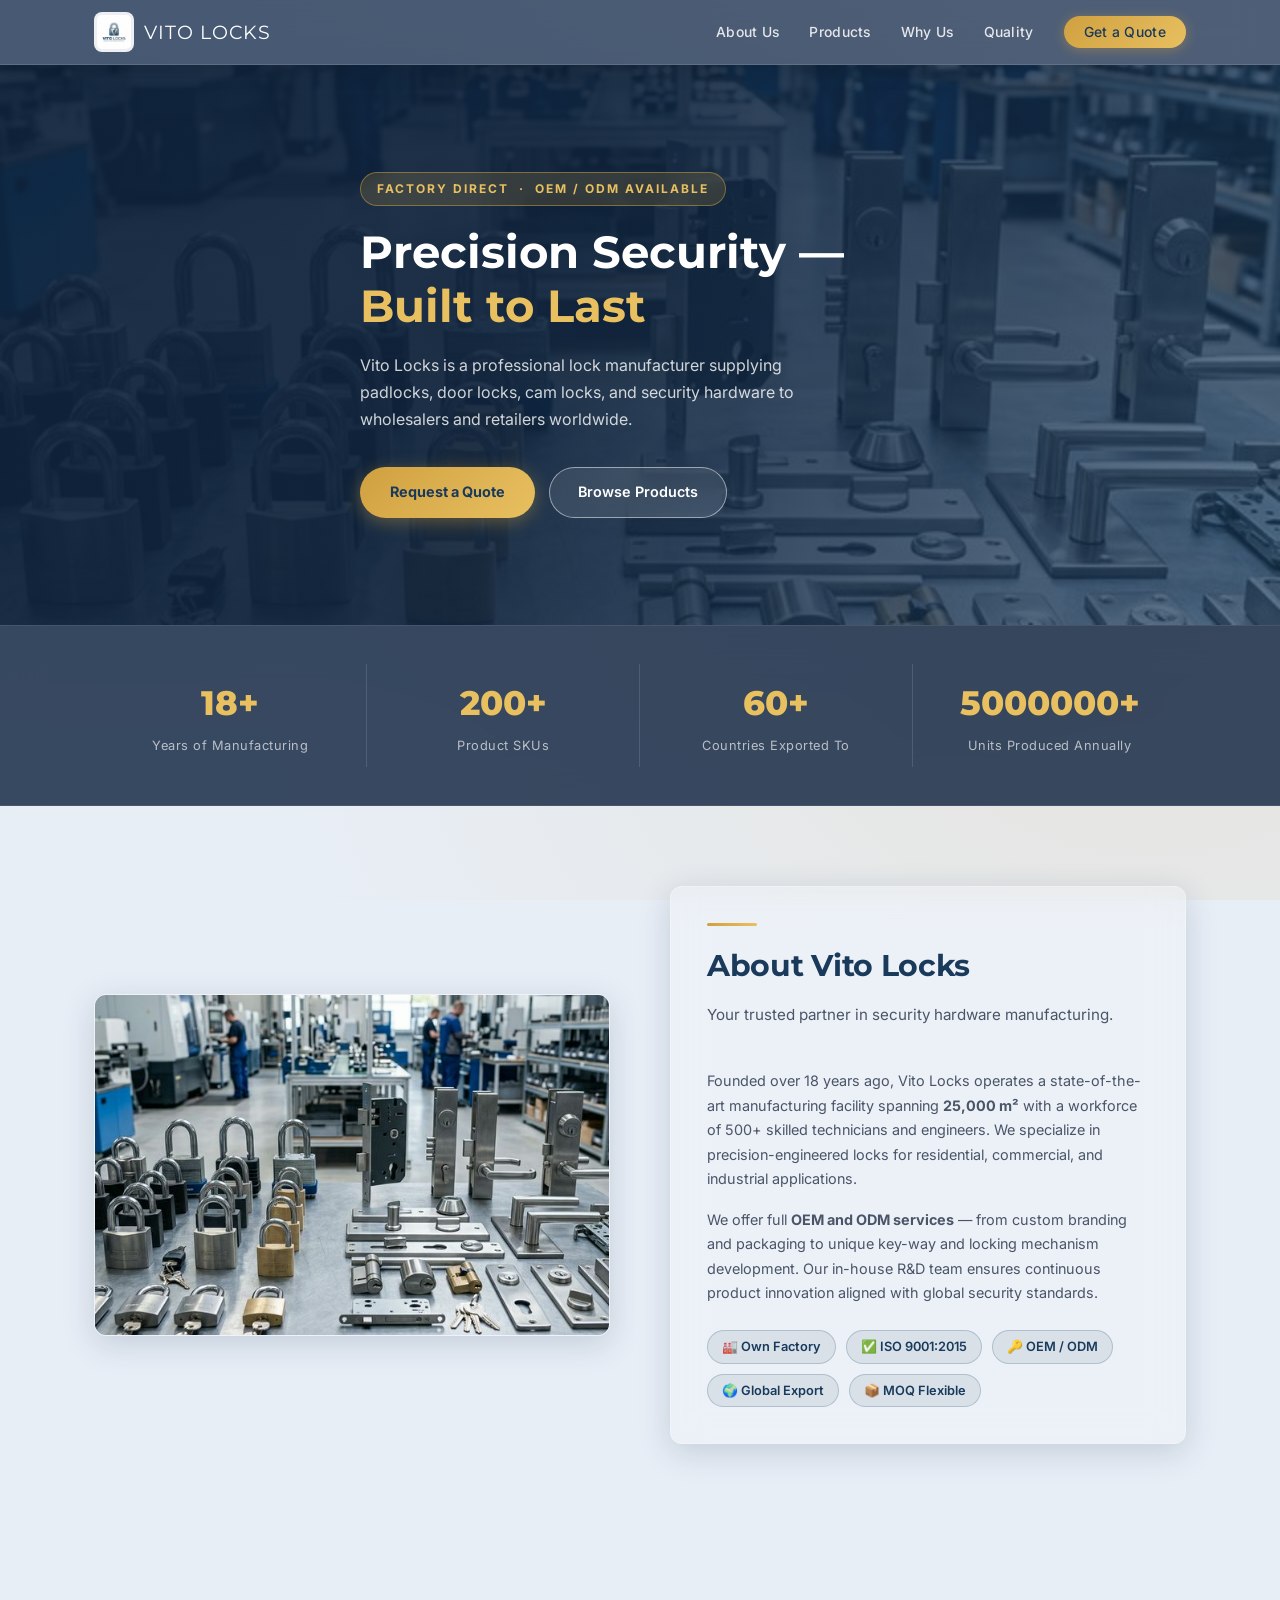
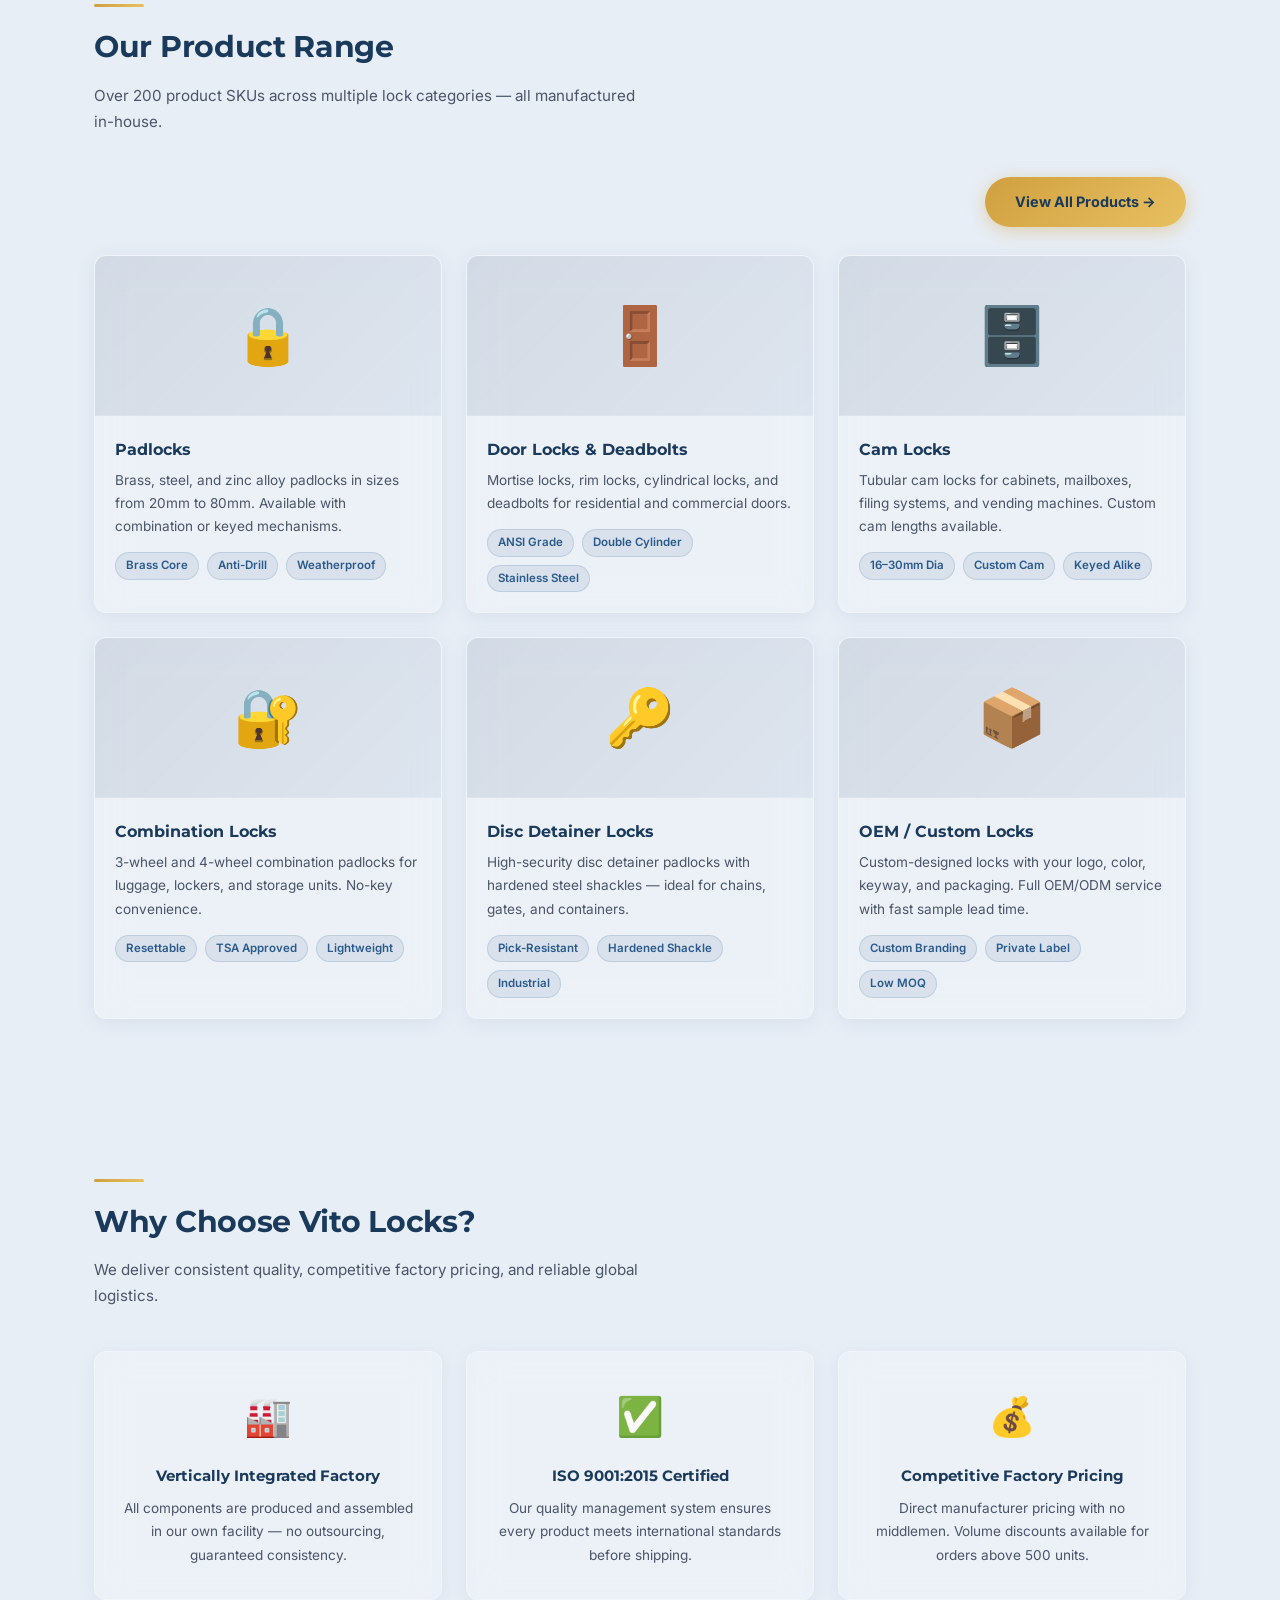
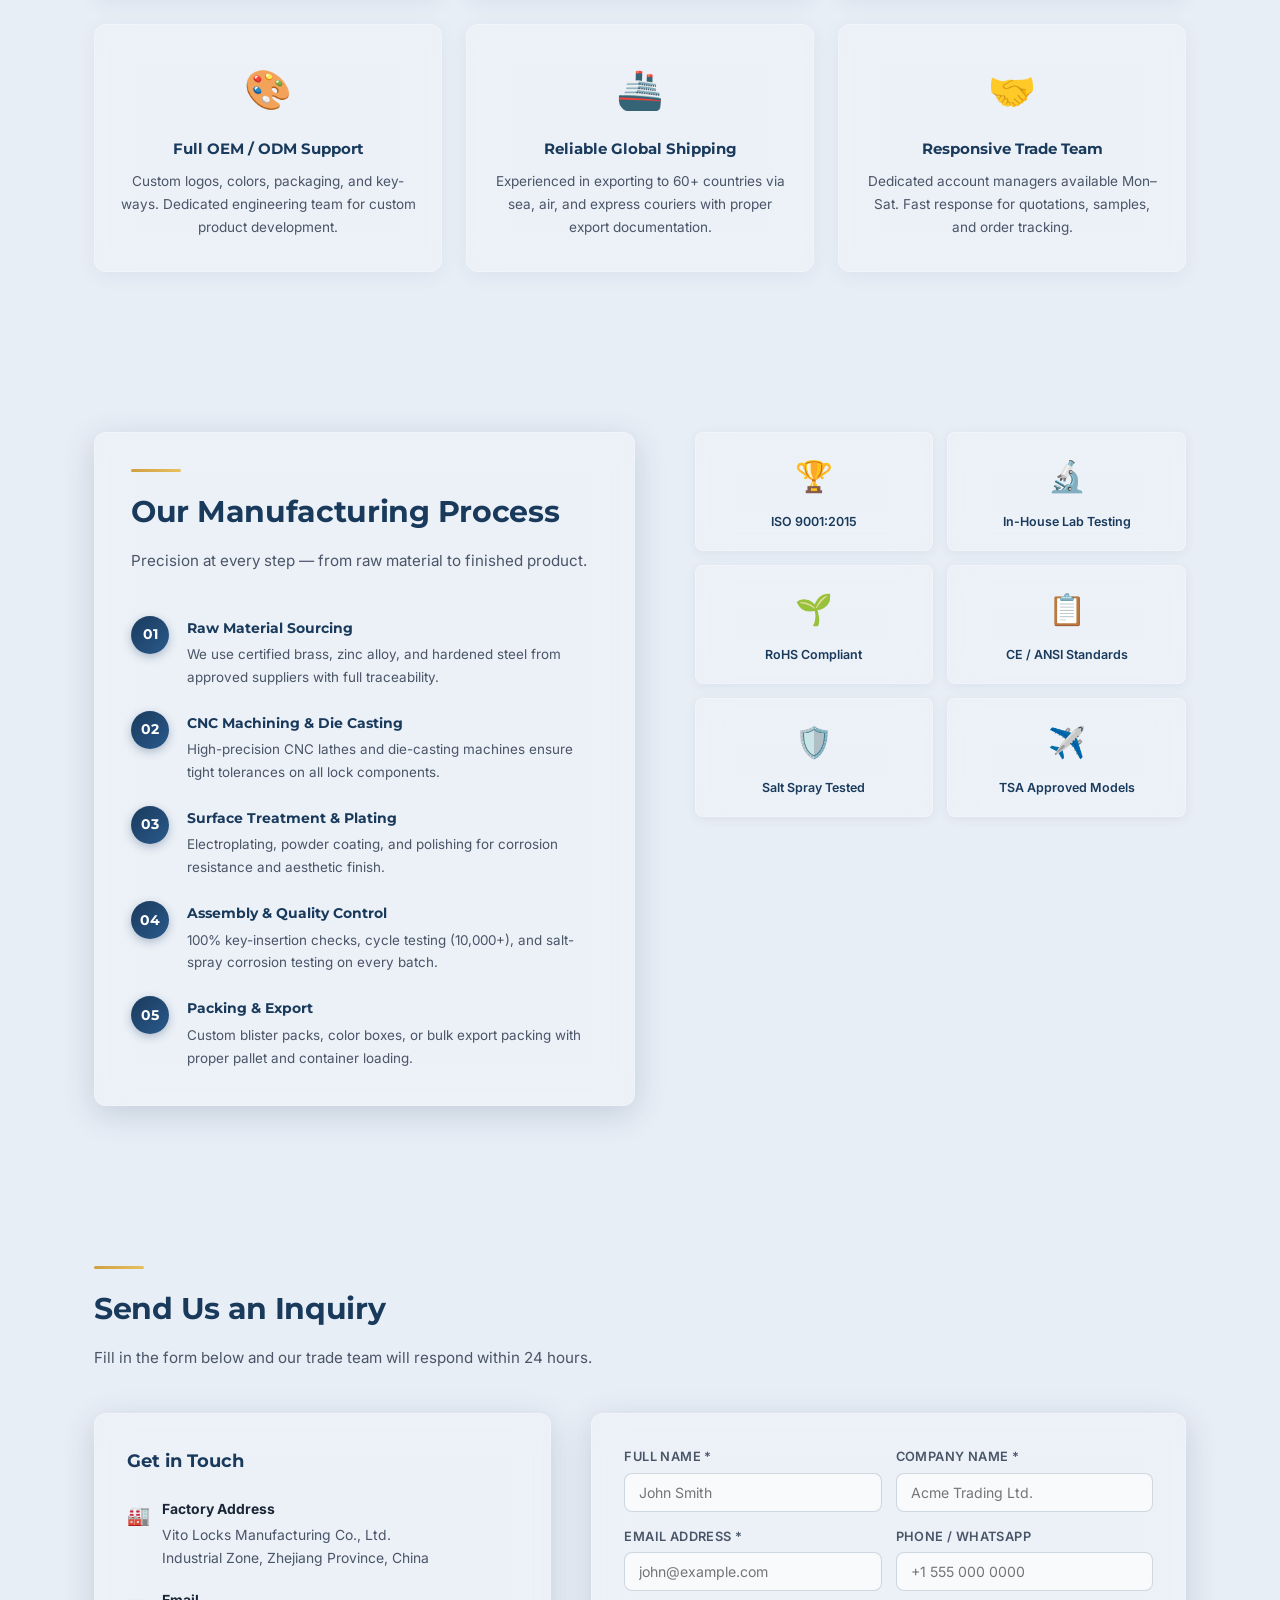
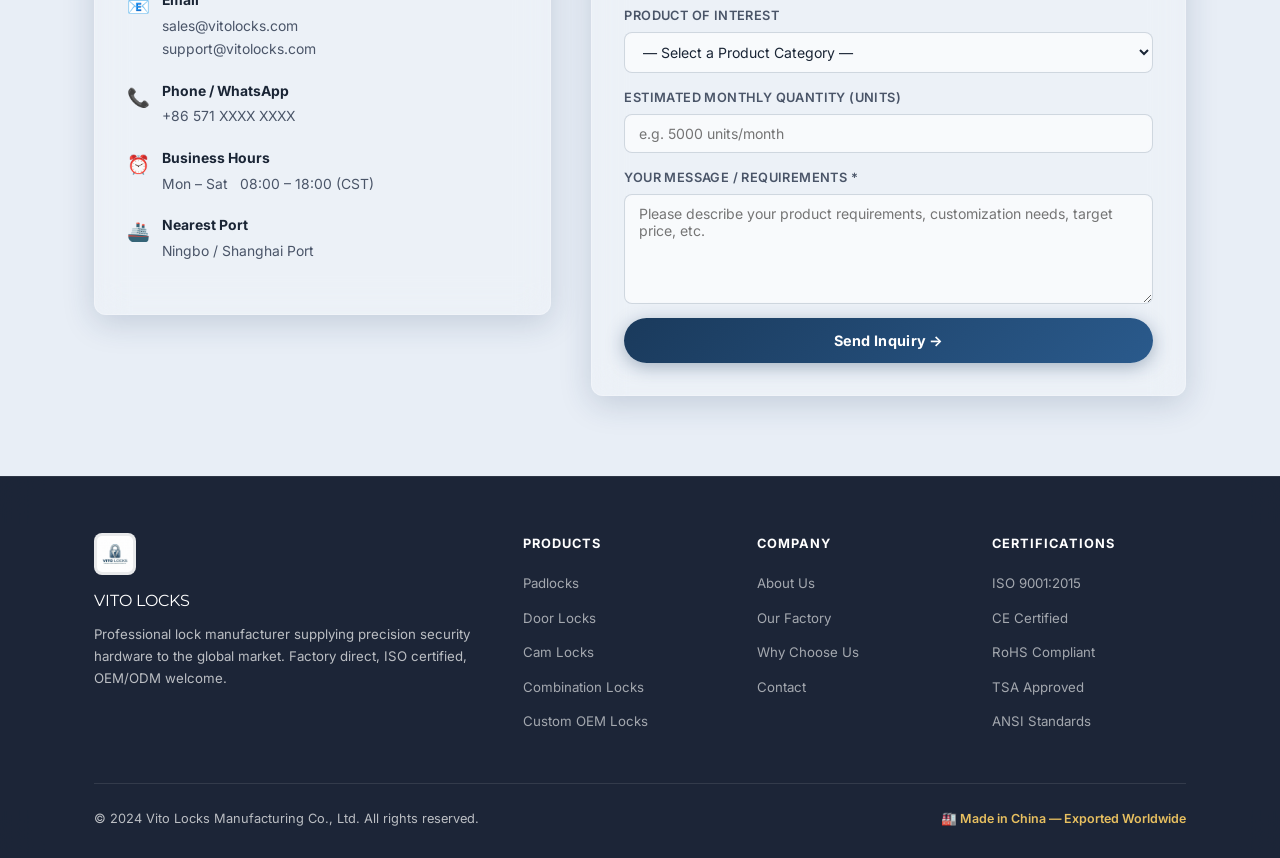
==== commit 8d17414b: "feat: add products page with search, quantity controls, and query panel" ====
--- a/index.html
+++ b/index.html
@@ -23,7 +23,7 @@
     </div>
     <ul class="nav-links" id="navLinks">
       <li><a href="#about">About Us</a></li>
-      <li><a href="#products">Products</a></li>
+      <li><a href="products.html">Products</a></li>
       <li><a href="#why">Why Us</a></li>
       <li><a href="#manufacturing">Quality</a></li>
       <li><a href="#contact" class="nav-cta">Get a Quote</a></li>
@@ -49,7 +49,7 @@
     </p>
     <div class="btn-group">
       <a href="#contact" class="btn-primary ripple-btn">Request a Quote</a>
-      <a href="#products" class="btn-outline ripple-btn">Browse Products</a>
+      <a href="products.html" class="btn-outline ripple-btn">Browse Products</a>
     </div>
   </div>
 </section>
@@ -123,6 +123,7 @@
     <div class="divider"></div>
     <h2 class="section-title">Our Product Range</h2>
     <p class="section-sub">Over 200 product SKUs across multiple lock categories — all manufactured in-house.</p>
+    <div style="text-align:right;margin-bottom:20px;"><a href="products.html" class="btn-primary ripple-btn" style="display:inline-block;">View All Products →</a></div>
 
     <div class="products-grid">
 
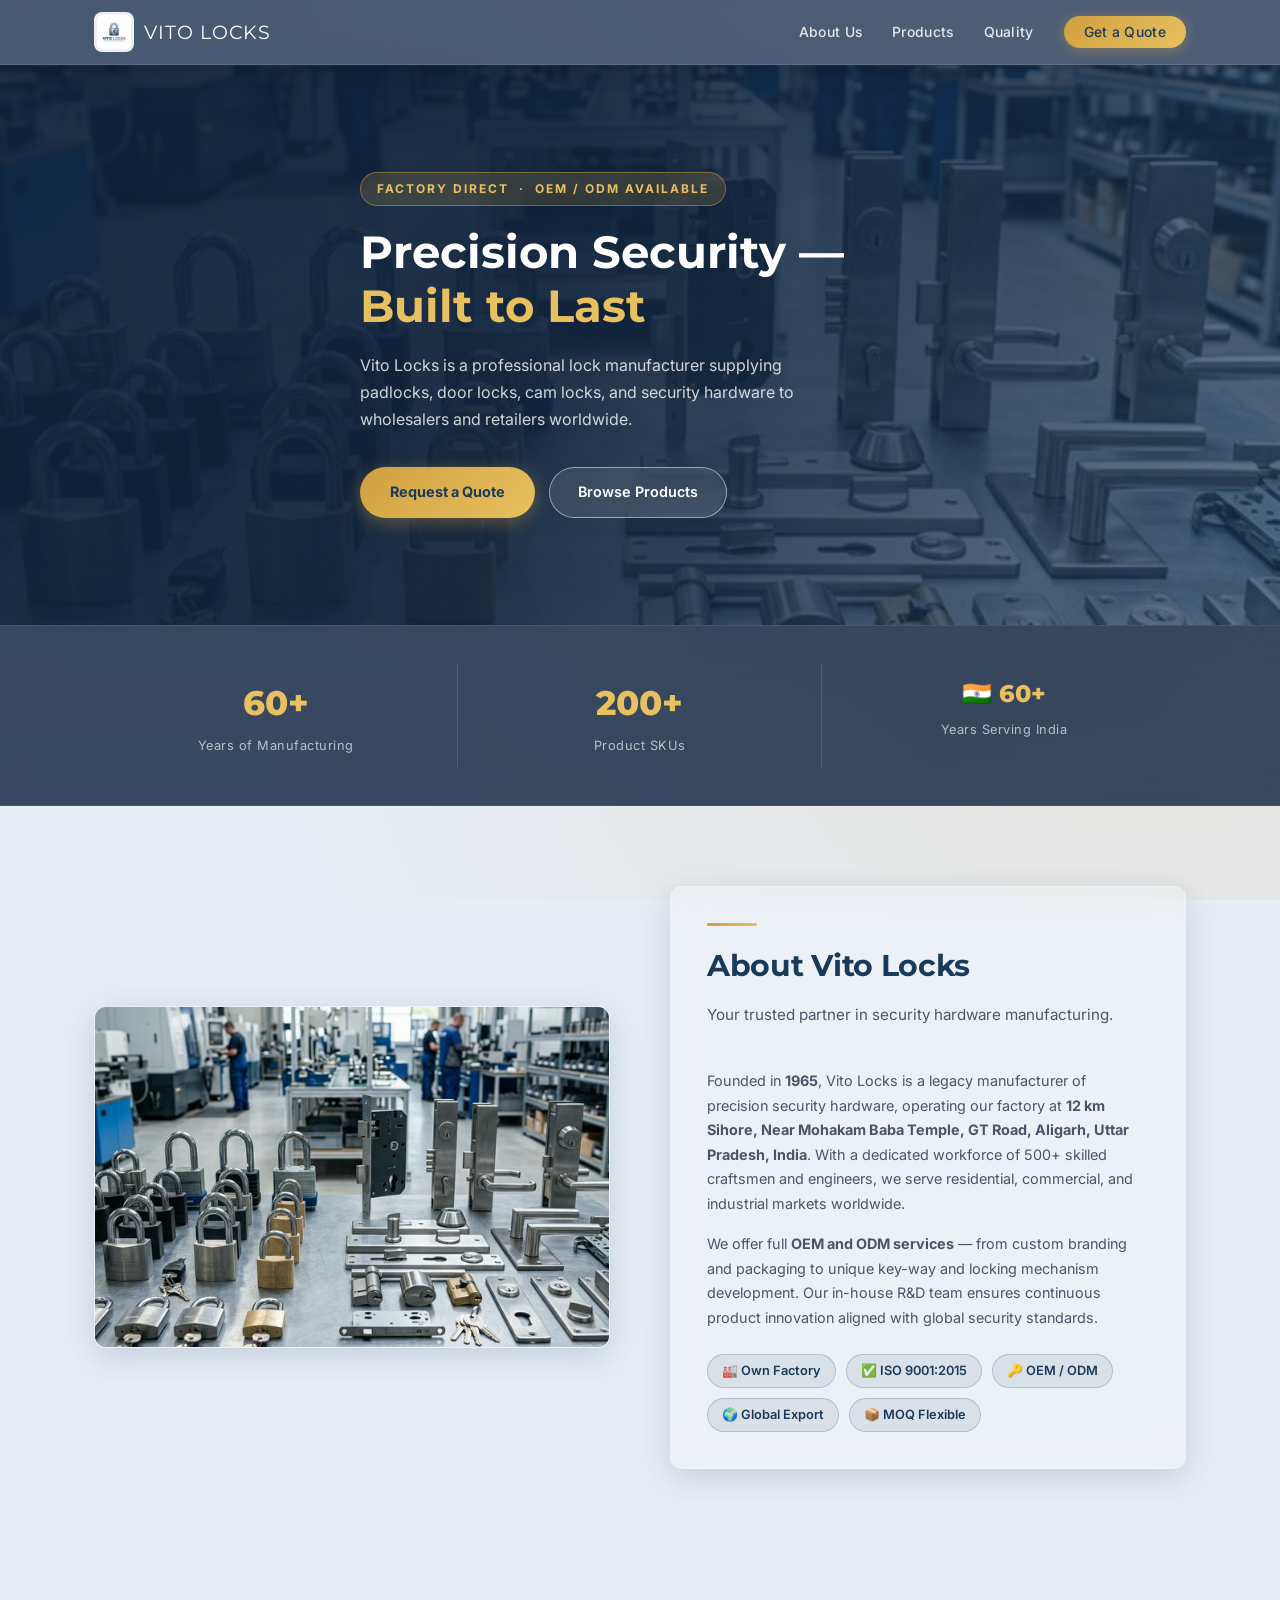
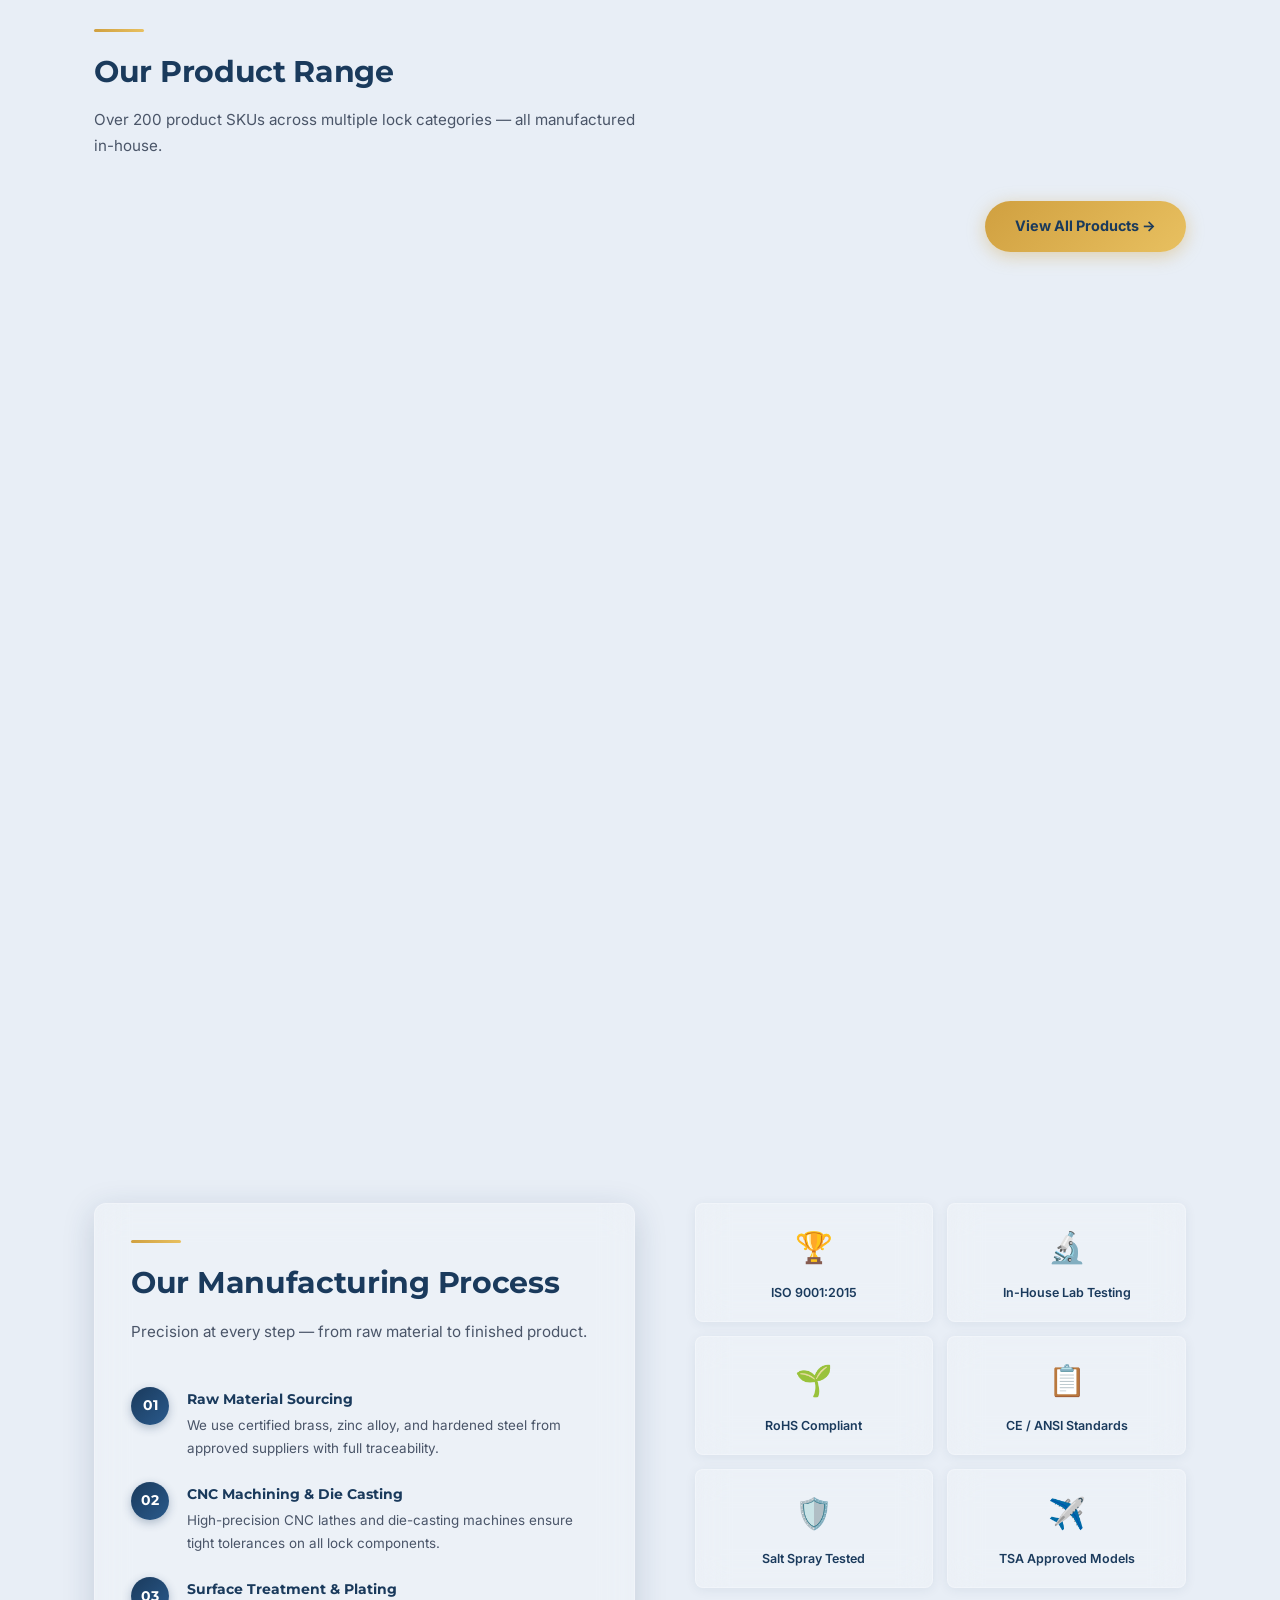
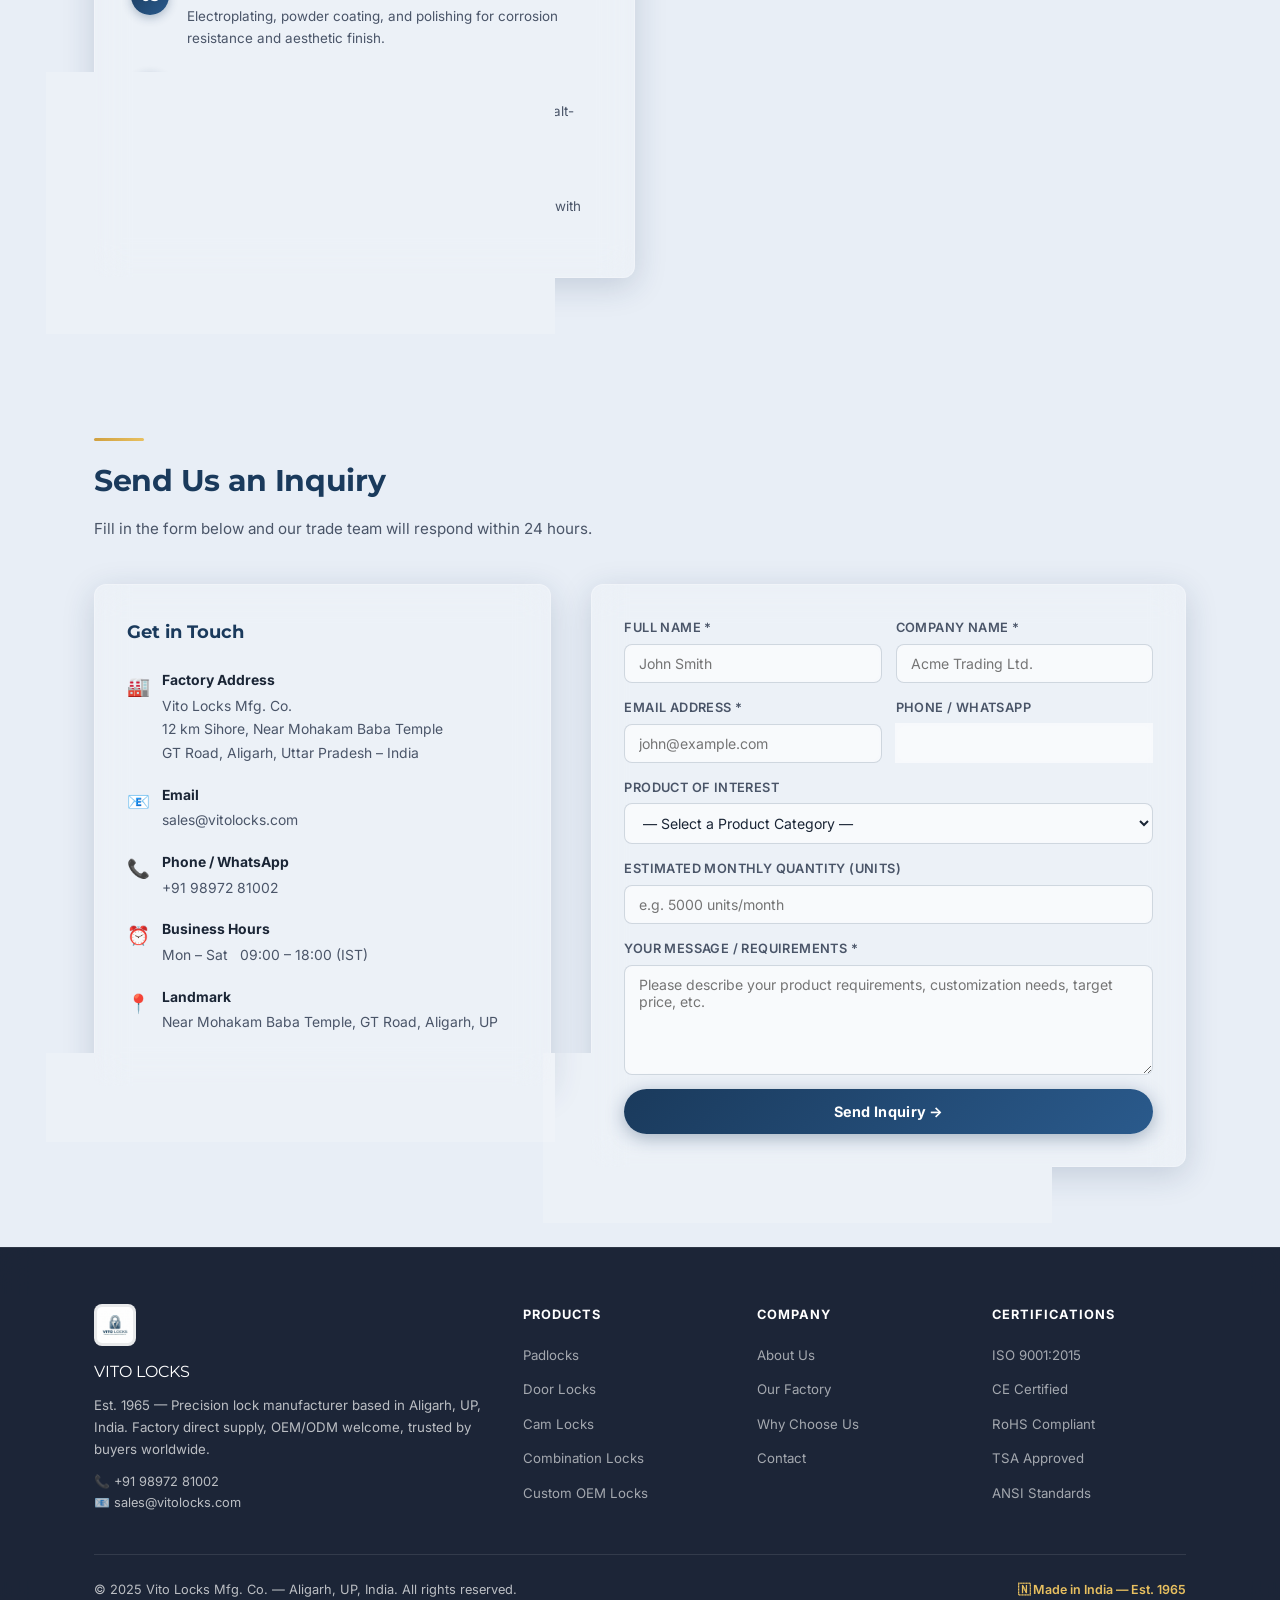
==== commit 5dd195e4: "fix: remove units produced & countries exported stats; remove Why Us section; add Serving India 60+ " ====
--- a/index.html
+++ b/index.html
@@ -22,11 +22,10 @@
       <span class="brand">VITO LOCKS</span>
     </div>
     <ul class="nav-links" id="navLinks">
-      <li><a href="#about">About Us</a></li>
+      <li><a href="index.html#about">About Us</a></li>
       <li><a href="products.html">Products</a></li>
-      <li><a href="#why">Why Us</a></li>
       <li><a href="#manufacturing">Quality</a></li>
-      <li><a href="#contact" class="nav-cta">Get a Quote</a></li>
+      <li><a href="#contact" class="nav-cta ripple-btn">Get a Quote</a></li>
     </ul>
     <div class="hamburger" id="hamburger" aria-label="Open menu">
       <span></span><span></span><span></span>
@@ -59,22 +58,18 @@
      ============================================================ -->
 <div id="stats">
   <div class="container">
-    <div class="stats-grid">
+    <div class="stats-grid" style="grid-template-columns:repeat(3,1fr);">
       <div class="stat-item">
-        <div class="stat-num" data-count="18" data-suffix="+">18+</div>
+        <div class="stat-num" data-count="60" data-suffix="+">60+</div>
         <div class="stat-label">Years of Manufacturing</div>
       </div>
       <div class="stat-item">
         <div class="stat-num" data-count="200" data-suffix="+">200+</div>
         <div class="stat-label">Product SKUs</div>
       </div>
-      <div class="stat-item">
-        <div class="stat-num" data-count="60" data-suffix="+">60+</div>
-        <div class="stat-label">Countries Exported To</div>
-      </div>
-      <div class="stat-item">
-        <div class="stat-num" data-count="5000000" data-suffix="+">5M+</div>
-        <div class="stat-label">Units Produced Annually</div>
+      <div class="stat-item" style="border-right:none;">
+        <div class="stat-num" style="font-size:1.5rem;">🇮🇳 60+</div>
+        <div class="stat-label">Years Serving India</div>
       </div>
     </div>
   </div>
@@ -94,9 +89,9 @@
         <h2 class="section-title">About Vito Locks</h2>
         <p class="section-sub">Your trusted partner in security hardware manufacturing.</p>
         <p style="font-size:0.9rem; color: var(--neutral-mid); margin-bottom:16px;">
-          Founded over 18 years ago, Vito Locks operates a state-of-the-art manufacturing facility
-          spanning <strong>25,000 m²</strong> with a workforce of 500+ skilled technicians and engineers.
-          We specialize in precision-engineered locks for residential, commercial, and industrial applications.
+          Founded in <strong>1965</strong>, Vito Locks is a legacy manufacturer of precision security hardware,
+          operating our factory at <strong>12 km Sihore, Near Mohakam Baba Temple, GT Road, Aligarh, Uttar Pradesh, India</strong>.
+          With a dedicated workforce of 500+ skilled craftsmen and engineers, we serve residential, commercial, and industrial markets worldwide.
         </p>
         <p style="font-size:0.9rem; color: var(--neutral-mid); margin-bottom:24px;">
           We offer full <strong>OEM and ODM services</strong> — from custom branding and packaging to unique
@@ -209,56 +204,7 @@
   </div>
 </section>
 
-<!-- ============================================================
-     WHY CHOOSE US
-     ============================================================ -->
-<section id="why">
-  <div class="container">
-    <div class="divider"></div>
-    <h2 class="section-title">Why Choose Vito Locks?</h2>
-    <p class="section-sub">We deliver consistent quality, competitive factory pricing, and reliable global logistics.</p>
-
-    <div class="why-grid">
-
-      <div class="why-card">
-        <span class="why-icon">🏭</span>
-        <h4>Vertically Integrated Factory</h4>
-        <p>All components are produced and assembled in our own facility — no outsourcing, guaranteed consistency.</p>
-      </div>
-
-      <div class="why-card">
-        <span class="why-icon">✅</span>
-        <h4>ISO 9001:2015 Certified</h4>
-        <p>Our quality management system ensures every product meets international standards before shipping.</p>
-      </div>
-
-      <div class="why-card">
-        <span class="why-icon">💰</span>
-        <h4>Competitive Factory Pricing</h4>
-        <p>Direct manufacturer pricing with no middlemen. Volume discounts available for orders above 500 units.</p>
-      </div>
-
-      <div class="why-card">
-        <span class="why-icon">🎨</span>
-        <h4>Full OEM / ODM Support</h4>
-        <p>Custom logos, colors, packaging, and key-ways. Dedicated engineering team for custom product development.</p>
-      </div>
-
-      <div class="why-card">
-        <span class="why-icon">🚢</span>
-        <h4>Reliable Global Shipping</h4>
-        <p>Experienced in exporting to 60+ countries via sea, air, and express couriers with proper export documentation.</p>
-      </div>
-
-      <div class="why-card">
-        <span class="why-icon">🤝</span>
-        <h4>Responsive Trade Team</h4>
-        <p>Dedicated account managers available Mon–Sat. Fast response for quotations, samples, and order tracking.</p>
-      </div>
-
-    </div>
-  </div>
-</section>
+
 
 <!-- ============================================================
      MANUFACTURING & QUALITY
@@ -354,23 +300,23 @@
         <h3>Get in Touch</h3>
         <div class="info-line">
           <span class="icon">🏭</span>
-          <p><strong>Factory Address</strong>Vito Locks Manufacturing Co., Ltd.<br />Industrial Zone, Zhejiang Province, China</p>
+          <p><strong>Factory Address</strong>Vito Locks Mfg. Co.<br />12 km Sihore, Near Mohakam Baba Temple<br />GT Road, Aligarh, Uttar Pradesh – India</p>
         </div>
         <div class="info-line">
           <span class="icon">📧</span>
-          <p><strong>Email</strong>sales@vitolocks.com<br />support@vitolocks.com</p>
+          <p><strong>Email</strong>sales@vitolocks.com</p>
         </div>
         <div class="info-line">
           <span class="icon">📞</span>
-          <p><strong>Phone / WhatsApp</strong>+86 571 XXXX XXXX</p>
+          <p><strong>Phone / WhatsApp</strong>+91 98972 81002</p>
         </div>
         <div class="info-line">
           <span class="icon">⏰</span>
-          <p><strong>Business Hours</strong>Mon – Sat &nbsp; 08:00 – 18:00 (CST)</p>
+          <p><strong>Business Hours</strong>Mon – Sat &nbsp; 09:00 – 18:00 (IST)</p>
         </div>
         <div class="info-line">
-          <span class="icon">🚢</span>
-          <p><strong>Nearest Port</strong>Ningbo / Shanghai Port</p>
+          <span class="icon">📍</span>
+          <p><strong>Landmark</strong>Near Mohakam Baba Temple, GT Road, Aligarh, UP</p>
         </div>
       </div>
 
@@ -433,7 +379,8 @@
       <div class="footer-brand">
         <img src="logo.png" alt="Vito Locks" />
         <div class="brand-name">VITO LOCKS</div>
-        <p>Professional lock manufacturer supplying precision security hardware to the global market. Factory direct, ISO certified, OEM/ODM welcome.</p>
+        <p>Est. 1965 &mdash; Precision lock manufacturer based in Aligarh, UP, India. Factory direct supply, OEM/ODM welcome, trusted by buyers worldwide.</p>
+        <p style="margin-top:10px;font-size:0.8rem;">📞 +91 98972 81002<br/>📧 sales@vitolocks.com</p>
       </div>
       <div class="footer-col">
         <h5>Products</h5>
@@ -466,8 +413,8 @@
       </div>
     </div>
     <div class="footer-bottom">
-      <p>© 2024 Vito Locks Manufacturing Co., Ltd. All rights reserved.</p>
-      <span class="made-in">🏭 Made in China — Exported Worldwide</span>
+      <p>© 2025 Vito Locks Mfg. Co. &mdash; Aligarh, UP, India. All rights reserved.</p>
+      <span class="made-in">🇳 Made in India — Est. 1965</span>
     </div>
   </div>
 </footer>
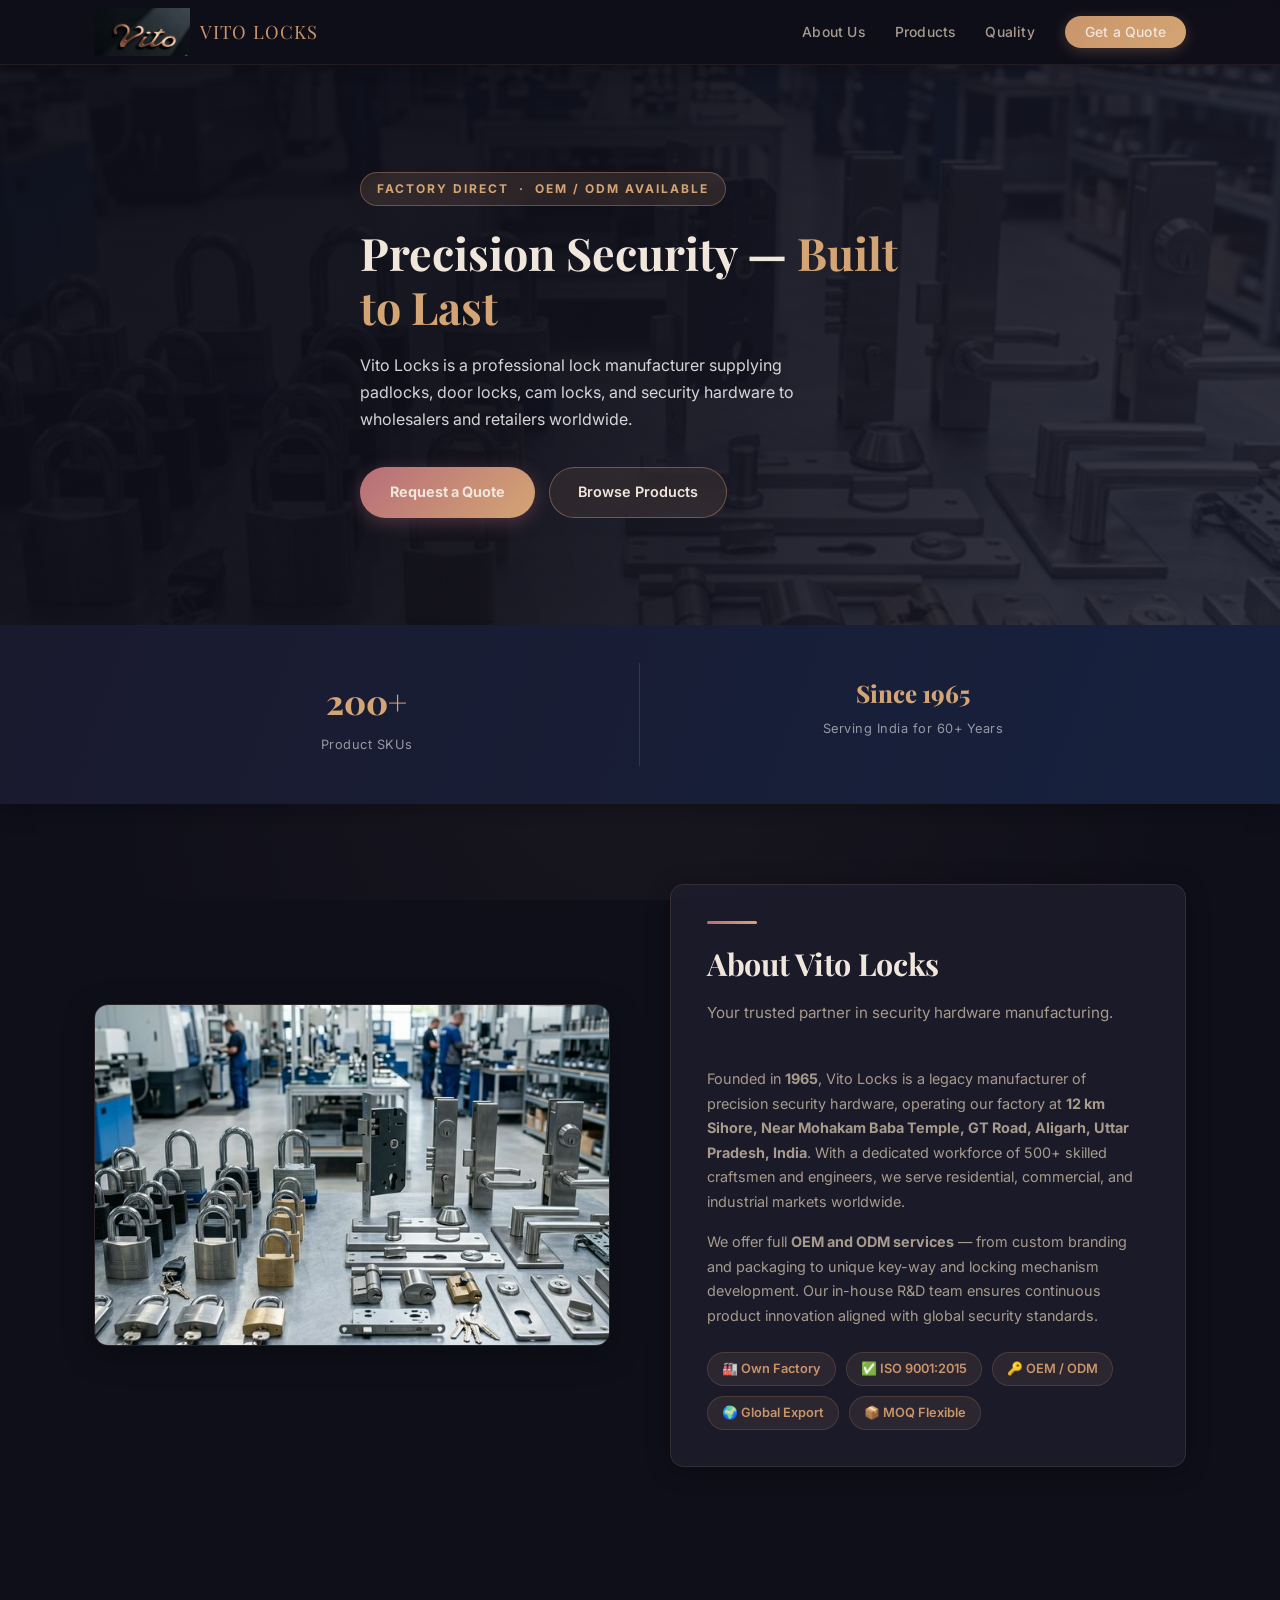
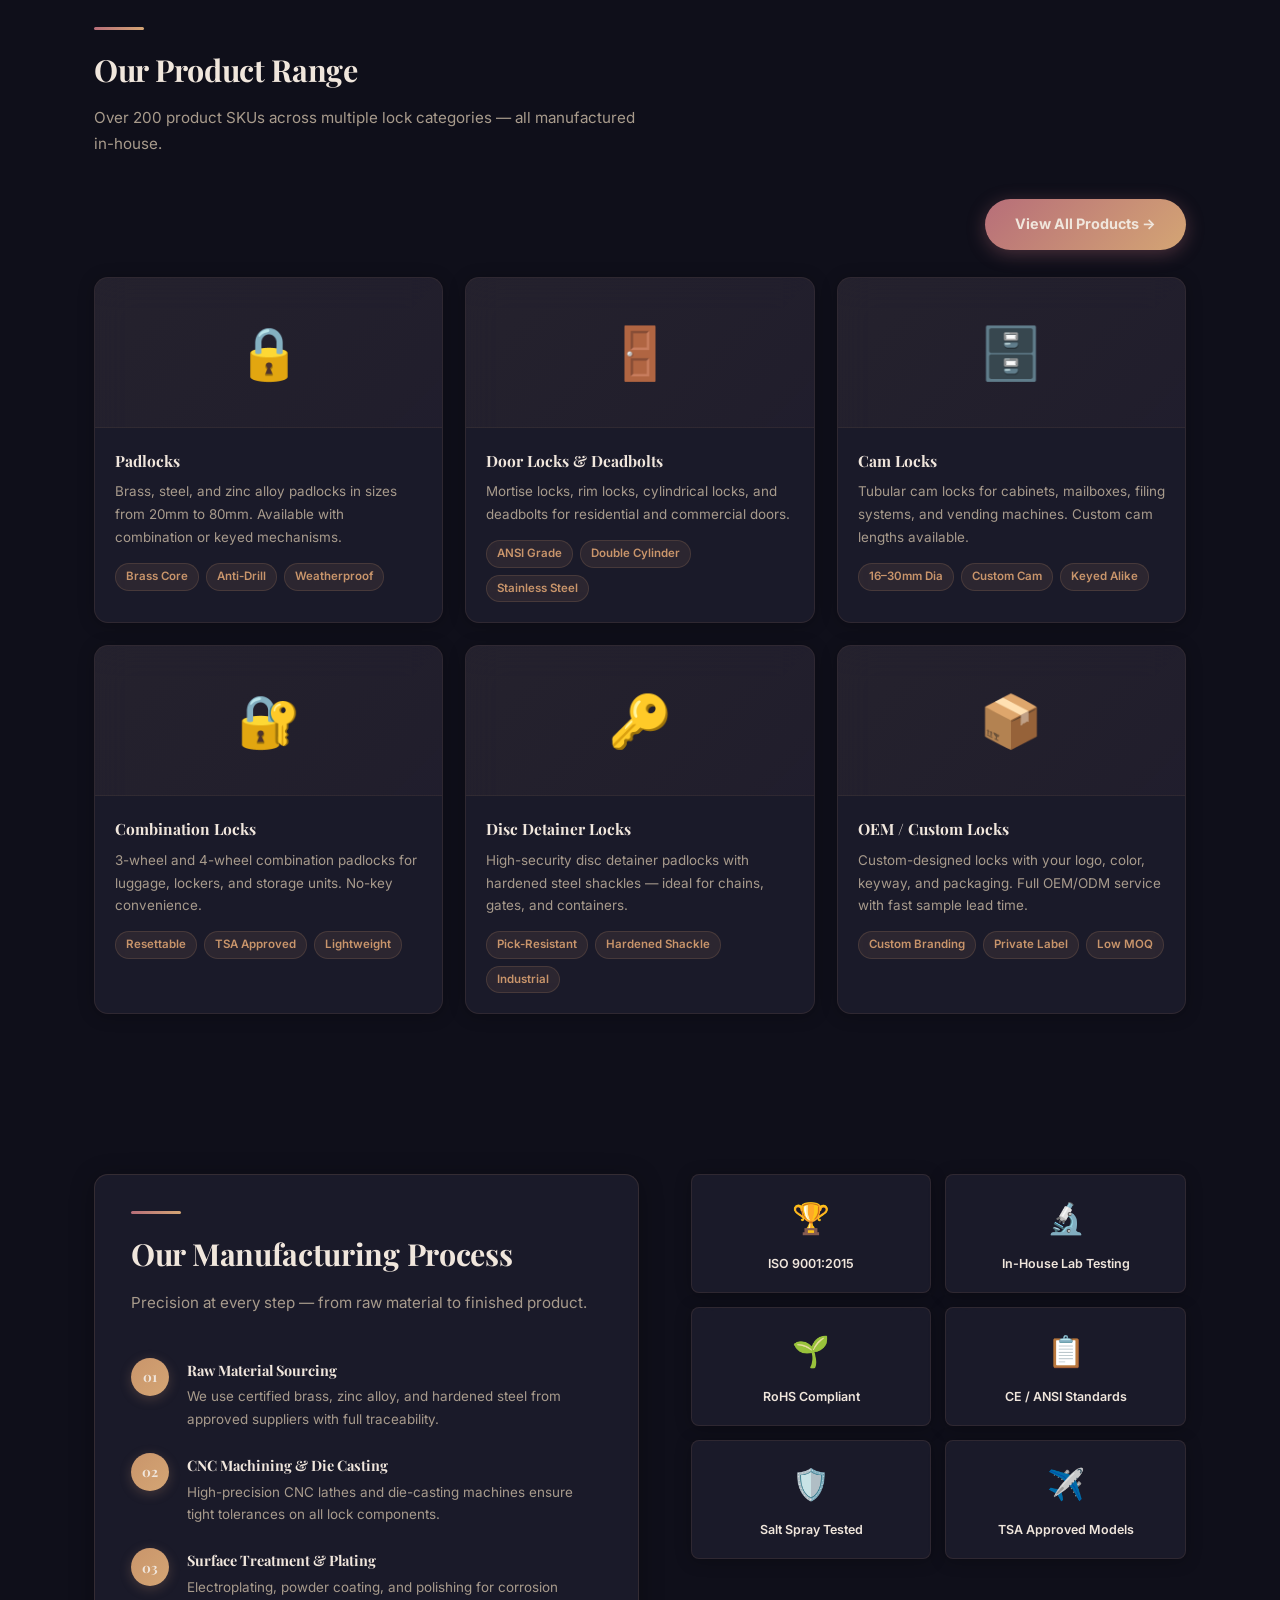
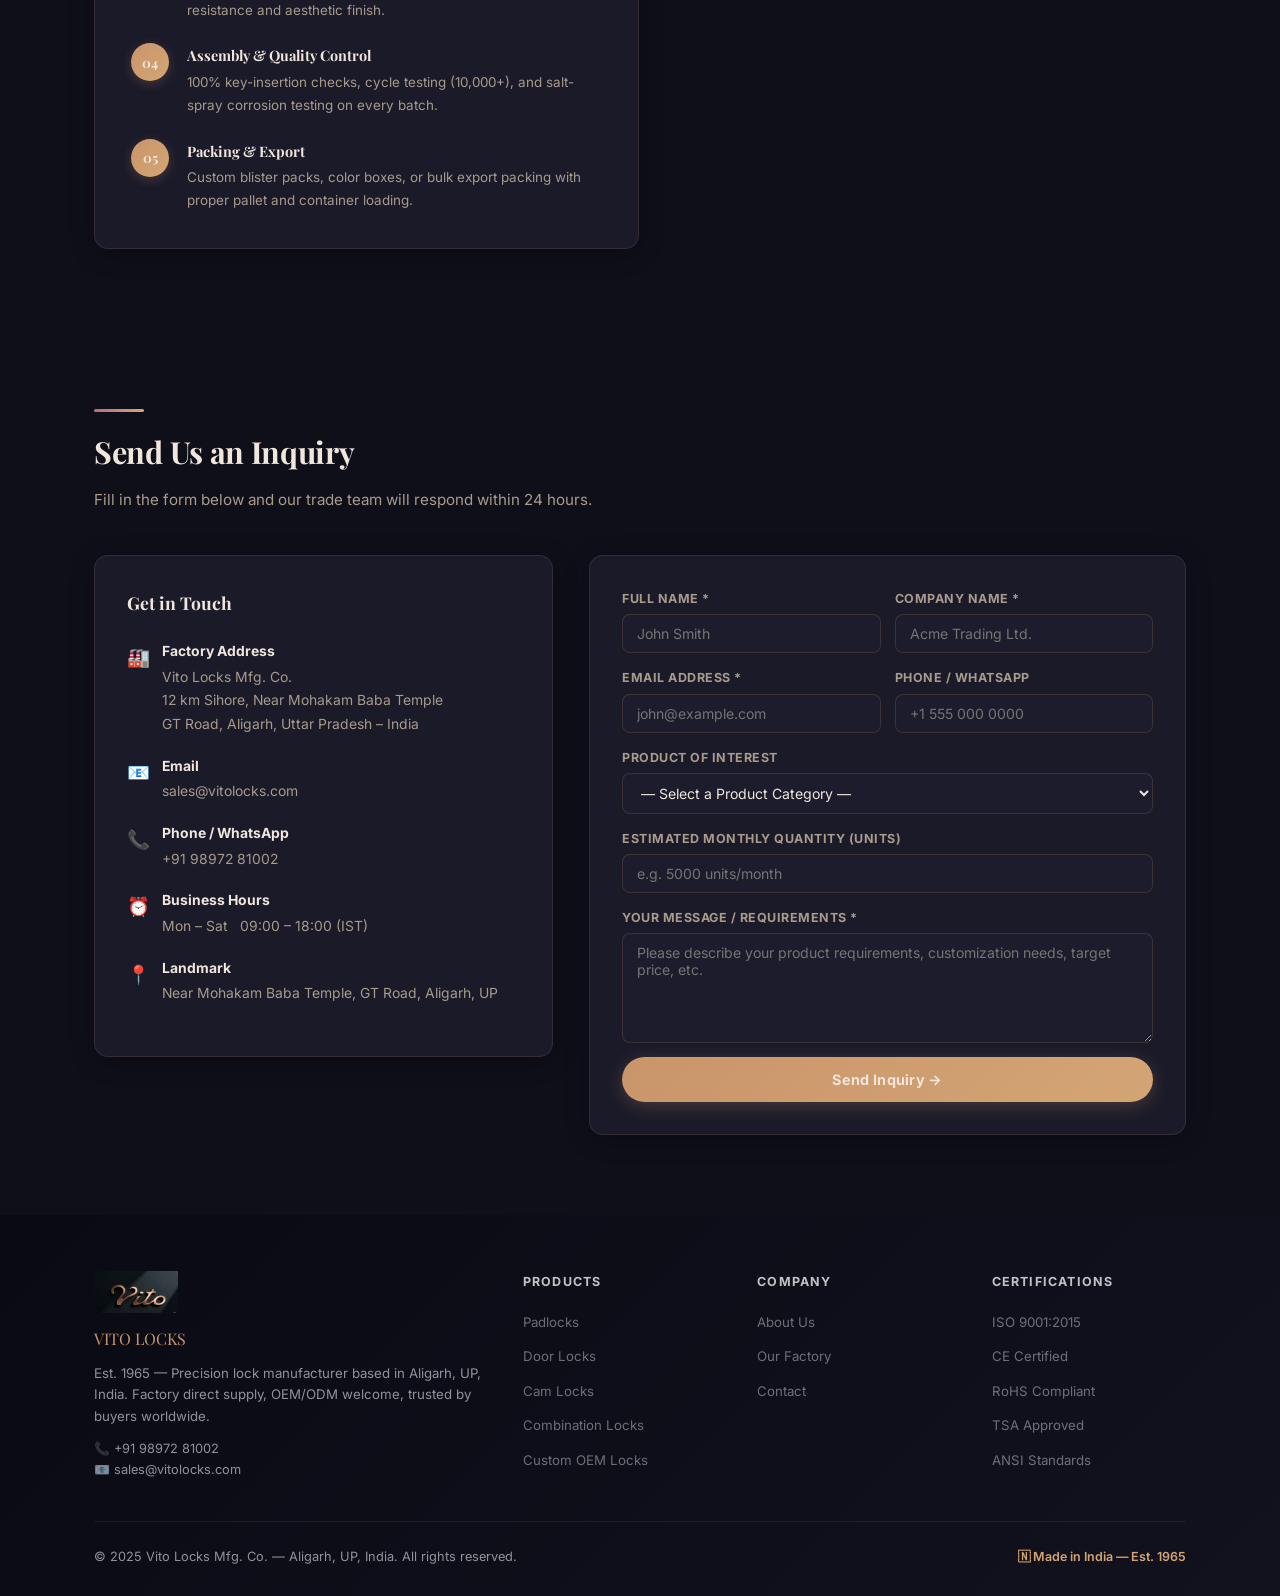
==== commit 114d9e2f: "Apply dark charcoal and rose gold theme with new logo" ====
--- a/index.html
+++ b/index.html
@@ -7,6 +7,7 @@
   <meta name="description" content="Vito Locks is a leading manufacturer of high-quality padlocks, door locks, and security hardware. OEM/ODM available. ISO certified. Factory direct pricing for B2B buyers worldwide." />
   <meta name="keywords" content="lock manufacturer, padlock factory, door lock supplier, OEM locks, security hardware, Vito Locks" />
   <link rel="stylesheet" href="style.css" />
+  <link rel="stylesheet" href="https://fonts.googleapis.com/css2?family=Playfair+Display:wght@400;600;700&display=swap" />
   <!-- Favicon placeholder using emoji -->
   <link rel="icon" href="data:image/svg+xml,<svg xmlns='http://www.w3.org/2000/svg' viewBox='0 0 100 100'><text y='.9em' font-size='90'>🔒</text></svg>" />
 </head>
@@ -58,18 +59,14 @@
      ============================================================ -->
 <div id="stats">
   <div class="container">
-    <div class="stats-grid" style="grid-template-columns:repeat(3,1fr);">
-      <div class="stat-item">
-        <div class="stat-num" data-count="60" data-suffix="+">60+</div>
-        <div class="stat-label">Years of Manufacturing</div>
-      </div>
+    <div class="stats-grid" style="grid-template-columns:repeat(2,1fr);">
       <div class="stat-item">
         <div class="stat-num" data-count="200" data-suffix="+">200+</div>
         <div class="stat-label">Product SKUs</div>
       </div>
       <div class="stat-item" style="border-right:none;">
-        <div class="stat-num" style="font-size:1.5rem;">🇮🇳 60+</div>
-        <div class="stat-label">Years Serving India</div>
+        <div class="stat-num" style="font-size:1.5rem;">Since 1965</div>
+        <div class="stat-label">Serving India for 60+ Years</div>
       </div>
     </div>
   </div>
@@ -397,7 +394,6 @@
         <ul>
           <li><a href="#about">About Us</a></li>
           <li><a href="#manufacturing">Our Factory</a></li>
-          <li><a href="#why">Why Choose Us</a></li>
           <li><a href="#contact">Contact</a></li>
         </ul>
       </div>
--- a/style.css
+++ b/style.css
@@ -1,32 +1,35 @@
 /* ===========================
-   VITO LOCKS — Glassmorphism Stylesheet
+   VITO LOCKS — Dark Charcoal + Rose Gold Theme
    =========================== */
 
 @import url('https://fonts.googleapis.com/css2?family=Inter:wght@300;400;500;600;700&family=Montserrat:wght@600;700;800&display=swap');
 
 /* ——— CSS Variables ——— */
 :root {
-  --primary:        #1a3a5c;
-  --primary-light:  #2a5a8c;
-  --primary-glass:  rgba(26, 58, 92, 0.55);
-  --accent:         #d0a040;
-  --accent-light:   #e8c060;
-  --neutral-dark:   #1a2535;
-  --neutral-mid:    #4a5568;
-  --neutral-light:  rgba(255,255,255,0.08);
-  --bg:             #ffffff;
-  --border:         rgba(255,255,255,0.22);
-  --border-dark:    rgba(26,58,92,0.18);
-  --glass-bg:       rgba(255,255,255,0.12);
-  --glass-bg-card:  rgba(255,255,255,0.18);
-  --glass-blur:     blur(16px);
-  --glass-shadow:   0 8px 32px rgba(26,58,92,0.18);
-  --shadow:         0 4px 24px rgba(26,58,92,0.12);
-  --radius:         12px;
-  --radius-sm:      8px;
-  --font-body:      'Inter', sans-serif;
-  --font-head:      'Montserrat', sans-serif;
-  --transition:     0.28s ease;
+  --primary:         #c9956b;
+  --primary-light:   #d4a574;
+  --primary-glass:   rgba(201,149,107,0.12);
+  --accent:          #b76e79;
+  --accent-light:    #d4a574;
+  --accent-pale:     rgba(201,149,107,0.08);
+  --neutral-dark:    #f0e6dc;
+  --neutral-mid:     #a89b8c;
+  --neutral-soft:    #7a6f63;
+  --neutral-light:   #1e1e2f;
+  --bg:              #0f0f1a;
+  --border:          rgba(201,149,107,0.15);
+  --border-light:    rgba(201,149,107,0.08);
+  --glass-bg:        rgba(30,30,47,0.70);
+  --glass-bg-card:   rgba(30,30,47,0.78);
+  --glass-bg-nav:    rgba(15,15,26,0.92);
+  --glass-blur:      blur(18px);
+  --glass-shadow:    0 4px 24px rgba(0,0,0,0.3);
+  --shadow:          0 2px 16px rgba(0,0,0,0.25);
+  --radius:          14px;
+  --radius-sm:       8px;
+  --font-body:       'Inter', sans-serif;
+  --font-head:       'Playfair Display', 'Montserrat', serif;
+  --transition:      0.26s ease;
 }
 
 /* ——— Reset ——— */
@@ -38,27 +41,18 @@
   font-size: 15px;
   color: var(--neutral-dark);
   line-height: 1.7;
-  /* Rich layered background so glass effect is visible throughout */
+  /* Dark charcoal background with subtle warm radials */
   background:
-    radial-gradient(ellipse at 10% 20%, rgba(42,90,140,0.18) 0%, transparent 55%),
-    radial-gradient(ellipse at 90% 80%, rgba(208,160,64,0.12) 0%, transparent 55%),
-    radial-gradient(ellipse at 60% 40%, rgba(26,58,92,0.08) 0%, transparent 60%),
-    #e8eef6;
+    radial-gradient(ellipse at 0% 0%,   rgba(201,149,107,0.05) 0%, transparent 55%),
+    radial-gradient(ellipse at 100% 15%, rgba(183,110,121,0.08) 0%, transparent 50%),
+    radial-gradient(ellipse at 50% 80%,  rgba(201,149,107,0.05) 0%, transparent 60%),
+    var(--bg);
   background-attachment: fixed;
 }
 
 img { display: block; max-width: 100%; }
 a  { text-decoration: none; color: inherit; }
 ul { list-style: none; }
-
-/* ——— Glassmorphism mixin class ——— */
-.glass {
-  background: var(--glass-bg-card);
-  backdrop-filter: var(--glass-blur);
-  -webkit-backdrop-filter: var(--glass-blur);
-  border: 1px solid var(--border);
-  box-shadow: var(--glass-shadow);
-}
 
 /* ——— Utility ——— */
 .container {
@@ -69,7 +63,7 @@
 .section-title {
   font-family: var(--font-head);
   font-size: 1.9rem;
-  color: var(--primary);
+  color: var(--neutral-dark);
   margin-bottom: 10px;
   letter-spacing: -0.3px;
 }
@@ -98,14 +92,15 @@
   border-radius: 50%;
   transform: scale(0);
   animation: ripple-anim 0.65s linear;
-  background: rgba(255, 255, 255, 0.45);
+  background: rgba(201, 149, 107, 0.18);
   pointer-events: none;
 }
+.btn-primary .ripple,
+.btn-submit .ripple  { background: rgba(201,149,107,0.2); }
+.btn-outline .ripple { background: rgba(201,149,107,0.12); }
+.chip .ripple        { background: rgba(201,149,107,0.15); }
 @keyframes ripple-anim {
-  to {
-    transform: scale(4);
-    opacity: 0;
-  }
+  to { transform: scale(4); opacity: 0; }
 }
 
 /* ——— NAV ——— */
@@ -113,11 +108,11 @@
   position: sticky;
   top: 0;
   z-index: 1000;
-  background: rgba(20, 40, 70, 0.72);
+  background: var(--glass-bg-nav);
   backdrop-filter: blur(20px);
   -webkit-backdrop-filter: blur(20px);
-  border-bottom: 1px solid rgba(255,255,255,0.12);
-  box-shadow: 0 2px 24px rgba(0,0,0,0.15);
+  border-bottom: 1px solid rgba(201,149,107,0.1);
+  box-shadow: 0 2px 16px rgba(0,0,0,0.25);
 }
 .nav-inner {
   display: flex;
@@ -131,17 +126,14 @@
   gap: 10px;
 }
 .nav-logo img {
-  height: 40px;
-  width: 40px;
+  height: 48px;
+  width: auto;
   object-fit: contain;
-  border-radius: var(--radius-sm);
-  background: rgba(255,255,255,0.9);
-  padding: 3px;
 }
 .nav-logo .brand {
   font-family: var(--font-head);
-  font-size: 1.2rem;
-  color: white;
+  font-size: 1.15rem;
+  color: var(--primary);
   letter-spacing: 1px;
 }
 .nav-links {
@@ -150,25 +142,25 @@
   gap: 30px;
 }
 .nav-links a {
-  color: rgba(255,255,255,0.85);
+  color: var(--neutral-mid);
   font-size: 0.87rem;
   font-weight: 500;
-  letter-spacing: 0.3px;
+  letter-spacing: 0.2px;
   transition: color var(--transition);
 }
-.nav-links a:hover { color: var(--accent-light); }
+.nav-links a:hover { color: var(--primary); }
 .nav-cta {
-  background: linear-gradient(135deg, var(--accent), var(--accent-light));
-  color: var(--primary) !important;
+  background: linear-gradient(135deg, var(--primary), var(--primary-light));
+  color: var(--neutral-dark) !important;
   padding: 8px 20px;
   border-radius: 30px !important;
   font-weight: 700;
+  box-shadow: 0 3px 14px rgba(201,149,107,0.28);
   transition: transform var(--transition), box-shadow var(--transition) !important;
-  box-shadow: 0 2px 12px rgba(208,160,64,0.4);
 }
 .nav-cta:hover {
   transform: translateY(-1px);
-  box-shadow: 0 6px 20px rgba(208,160,64,0.5) !important;
+  box-shadow: 0 6px 22px rgba(201,149,107,0.38) !important;
 }
 .hamburger {
   display: none;
@@ -181,7 +173,7 @@
   display: block;
   width: 24px;
   height: 2px;
-  background: white;
+  background: var(--primary-light);
   border-radius: 2px;
   transition: var(--transition);
 }
@@ -198,7 +190,7 @@
 .hero-bg {
   position: absolute;
   inset: 0;
-  background: linear-gradient(110deg, rgba(15,35,60,0.92) 40%, rgba(26,58,92,0.65) 100%);
+  background: linear-gradient(110deg, rgba(15,15,26,0.92) 38%, rgba(30,30,47,0.75) 100%);
   z-index: 1;
 }
 .hero-img {
@@ -208,6 +200,7 @@
   height: 100%;
   object-fit: cover;
   z-index: 0;
+  filter: brightness(0.6) saturate(0.7);
 }
 .hero-content {
   position: relative;
@@ -216,11 +209,11 @@
 }
 .hero-tag {
   display: inline-block;
-  background: rgba(208,160,64,0.18);
+  background: rgba(201,149,107,0.15);
   backdrop-filter: blur(8px);
   -webkit-backdrop-filter: blur(8px);
-  border: 1px solid rgba(208,160,64,0.5);
-  color: var(--accent-light);
+  border: 1px solid rgba(201,149,107,0.4);
+  color: #d4a574;
   font-size: 0.75rem;
   font-weight: 700;
   letter-spacing: 2px;
@@ -232,24 +225,24 @@
 .hero-title {
   font-family: var(--font-head);
   font-size: 2.8rem;
-  color: #fff;
+  color: var(--neutral-dark);
   line-height: 1.2;
   margin-bottom: 18px;
   max-width: 560px;
 }
-.hero-title span { color: var(--accent-light); }
+.hero-title span { color: #d4a574; }
 .hero-desc {
-  color: rgba(255,255,255,0.80);
+  color: rgba(255,255,255,0.82);
   font-size: 1rem;
   max-width: 480px;
   margin-bottom: 34px;
 }
 .btn-group { display: flex; gap: 14px; flex-wrap: wrap; }
 
-/* Primary button */
+/* Buttons */
 .btn-primary {
   background: linear-gradient(135deg, var(--accent) 0%, var(--accent-light) 100%);
-  color: var(--primary);
+  color: var(--neutral-dark);
   padding: 13px 30px;
   border-radius: 30px;
   font-weight: 700;
@@ -257,22 +250,23 @@
   border: none;
   cursor: pointer;
   transition: transform var(--transition), box-shadow var(--transition);
-  box-shadow: 0 4px 18px rgba(208,160,64,0.4);
+  box-shadow: 0 4px 18px rgba(183,110,121,0.35);
   position: relative;
   overflow: hidden;
+  display: inline-block;
 }
 .btn-primary:hover {
   transform: translateY(-2px);
-  box-shadow: 0 8px 28px rgba(208,160,64,0.55);
-}
-
-/* Outline button (glass variant) */
+  box-shadow: 0 8px 28px rgba(183,110,121,0.45);
+  color: var(--neutral-dark);
+}
+
 .btn-outline {
-  background: rgba(255,255,255,0.1);
+  background: rgba(201,149,107,0.10);
   backdrop-filter: blur(10px);
   -webkit-backdrop-filter: blur(10px);
-  border: 1.5px solid rgba(255,255,255,0.5);
-  color: white;
+  border: 1.5px solid rgba(201,149,107,0.45);
+  color: var(--neutral-dark);
   padding: 12px 28px;
   border-radius: 30px;
   font-weight: 600;
@@ -281,17 +275,17 @@
   transition: background var(--transition), border-color var(--transition), transform var(--transition);
   position: relative;
   overflow: hidden;
+  display: inline-block;
 }
 .btn-outline:hover {
-  background: rgba(255,255,255,0.2);
-  border-color: white;
+  background: rgba(201,149,107,0.20);
+  border-color: var(--primary);
   transform: translateY(-2px);
 }
 
-/* Submit button */
 .btn-submit {
   background: linear-gradient(135deg, var(--primary) 0%, var(--primary-light) 100%);
-  color: white;
+  color: var(--neutral-dark);
   padding: 14px;
   border-radius: 30px;
   border: none;
@@ -301,23 +295,20 @@
   font-family: var(--font-body);
   letter-spacing: 0.3px;
   transition: transform var(--transition), box-shadow var(--transition);
-  box-shadow: 0 4px 18px rgba(26,58,92,0.35);
+  box-shadow: 0 4px 18px rgba(201,149,107,0.28);
   position: relative;
   overflow: hidden;
 }
 .btn-submit:hover {
   transform: translateY(-2px);
-  box-shadow: 0 8px 28px rgba(26,58,92,0.45);
+  box-shadow: 0 8px 28px rgba(201,149,107,0.38);
 }
 
 /* ——— STATS STRIP ——— */
 #stats {
-  background: rgba(16, 36, 64, 0.82);
-  backdrop-filter: blur(20px);
-  -webkit-backdrop-filter: blur(20px);
-  border-top: 1px solid rgba(255,255,255,0.08);
-  border-bottom: 1px solid rgba(255,255,255,0.08);
+  background: linear-gradient(110deg, #1a1a2e 0%, #16213e 100%);
   padding: 38px 0;
+  box-shadow: 0 4px 24px rgba(0,0,0,0.3);
 }
 .stats-grid {
   display: grid;
@@ -327,26 +318,24 @@
 }
 .stat-item {
   padding: 10px 20px;
-  border-right: 1px solid rgba(255,255,255,0.12);
+  border-right: 1px solid rgba(201,149,107,0.2);
 }
 .stat-item:last-child { border-right: none; }
 .stat-num {
   font-family: var(--font-head);
   font-size: 2.1rem;
   font-weight: 800;
-  color: var(--accent-light);
+  color: #d4a574;
 }
 .stat-label {
   font-size: 0.8rem;
-  color: rgba(255,255,255,0.65);
+  color: rgba(255,255,255,0.55);
   letter-spacing: 0.5px;
   margin-top: 4px;
 }
 
 /* ——— ABOUT ——— */
-#about {
-  background: transparent;
-}
+#about { background: transparent; }
 #about .about-grid {
   display: grid;
   grid-template-columns: 1fr 1fr;
@@ -356,15 +345,16 @@
 .about-img-wrap {
   border-radius: var(--radius);
   overflow: hidden;
-  box-shadow: var(--glass-shadow);
-  border: 1px solid rgba(255,255,255,0.3);
+  box-shadow: 0 8px 32px rgba(0,0,0,0.3);
+  border: 1px solid rgba(201,149,107,0.15);
 }
 .about-img-wrap img { width: 100%; height: 340px; object-fit: cover; }
+
 .about-text-panel {
   background: var(--glass-bg-card);
   backdrop-filter: var(--glass-blur);
   -webkit-backdrop-filter: var(--glass-blur);
-  border: 1px solid rgba(255,255,255,0.25);
+  border: 1px solid rgba(201,149,107,0.15);
   border-radius: var(--radius);
   padding: 36px;
   box-shadow: var(--glass-shadow);
@@ -376,9 +366,8 @@
   margin-top: 24px;
 }
 .badge {
-  background: rgba(26,58,92,0.1);
-  backdrop-filter: blur(6px);
-  border: 1px solid rgba(26,58,92,0.2);
+  background: rgba(201,149,107,0.10);
+  border: 1px solid rgba(201,149,107,0.20);
   border-radius: 20px;
   padding: 5px 14px;
   font-size: 0.8rem;
@@ -387,126 +376,112 @@
 }
 
 /* ——— PRODUCTS ——— */
-#products {
-  background: transparent;
-}
+#products { background: transparent; }
 #products .products-grid {
   display: grid;
   grid-template-columns: repeat(3, 1fr);
-  gap: 24px;
+  gap: 22px;
 }
 .product-card {
   background: var(--glass-bg-card);
   backdrop-filter: var(--glass-blur);
   -webkit-backdrop-filter: var(--glass-blur);
-  border: 1px solid rgba(255,255,255,0.28);
+  border: 1px solid rgba(201,149,107,0.12);
   border-radius: var(--radius);
   overflow: hidden;
-  transition: box-shadow var(--transition), transform var(--transition);
-  box-shadow: 0 4px 20px rgba(26,58,92,0.08);
+  transition: box-shadow var(--transition), transform var(--transition), border-color var(--transition);
+  box-shadow: var(--shadow);
 }
 .product-card:hover {
-  box-shadow: 0 12px 36px rgba(26,58,92,0.18);
+  box-shadow: 0 12px 36px rgba(0,0,0,0.35);
   transform: translateY(-4px);
-  border-color: rgba(208,160,64,0.35);
+  border-color: rgba(201,149,107,0.35);
 }
 .product-img {
-  height: 160px;
-  background: linear-gradient(135deg, rgba(26,58,92,0.12), rgba(42,90,140,0.08));
+  height: 150px;
+  background: linear-gradient(135deg, rgba(201,149,107,0.06), rgba(183,110,121,0.04));
   display: flex;
   align-items: center;
   justify-content: center;
-  font-size: 3.5rem;
-  border-bottom: 1px solid rgba(255,255,255,0.2);
+  font-size: 3.2rem;
+  border-bottom: 1px solid rgba(201,149,107,0.08);
 }
 .product-body { padding: 20px; }
 .product-name {
   font-family: var(--font-head);
-  font-size: 1rem;
-  color: var(--primary);
+  font-size: 0.97rem;
+  color: var(--neutral-dark);
   margin-bottom: 6px;
 }
-.product-desc { font-size: 0.85rem; color: var(--neutral-mid); margin-bottom: 14px; }
-.product-tags { display: flex; gap: 8px; flex-wrap: wrap; }
+.product-desc { font-size: 0.84rem; color: var(--neutral-mid); margin-bottom: 14px; }
+.product-tags { display: flex; gap: 7px; flex-wrap: wrap; }
 .tag {
   font-size: 0.72rem;
   font-weight: 600;
-  color: var(--primary-light);
-  background: rgba(42,90,140,0.1);
-  border: 1px solid rgba(42,90,140,0.15);
+  color: var(--primary);
+  background: rgba(201,149,107,0.10);
+  border: 1px solid rgba(201,149,107,0.18);
   padding: 3px 10px;
   border-radius: 20px;
 }
 
 /* ——— WHY US ——— */
-#why {
-  background: transparent;
-}
+#why { background: transparent; }
 #why .why-grid {
   display: grid;
   grid-template-columns: repeat(3, 1fr);
-  gap: 24px;
+  gap: 22px;
 }
 .why-card {
   background: var(--glass-bg-card);
   backdrop-filter: var(--glass-blur);
   -webkit-backdrop-filter: var(--glass-blur);
-  border: 1px solid rgba(255,255,255,0.28);
+  border: 1px solid rgba(201,149,107,0.12);
   border-radius: var(--radius);
-  padding: 32px 24px;
+  padding: 30px 24px;
   text-align: center;
   transition: box-shadow var(--transition), transform var(--transition), border-color var(--transition);
-  box-shadow: 0 4px 20px rgba(26,58,92,0.06);
+  box-shadow: var(--shadow);
 }
 .why-card:hover {
-  box-shadow: 0 10px 32px rgba(26,58,92,0.15);
+  box-shadow: 0 10px 32px rgba(0,0,0,0.35);
   transform: translateY(-3px);
-  border-color: rgba(208,160,64,0.3);
-}
-.why-icon {
-  font-size: 2.4rem;
-  margin-bottom: 14px;
-  display: block;
-}
+  border-color: rgba(201,149,107,0.30);
+}
+.why-icon { font-size: 2.3rem; margin-bottom: 14px; display: block; }
 .why-card h4 {
   font-family: var(--font-head);
   font-size: 0.95rem;
-  color: var(--primary);
+  color: var(--neutral-dark);
   margin-bottom: 8px;
 }
-.why-card p { font-size: 0.85rem; color: var(--neutral-mid); }
+.why-card p { font-size: 0.84rem; color: var(--neutral-mid); }
 
 /* ——— MANUFACTURING ——— */
-#manufacturing {
-  background: transparent;
-}
+#manufacturing { background: transparent; }
 #manufacturing .mfg-layout {
   display: grid;
   grid-template-columns: 1.1fr 1fr;
-  gap: 60px;
+  gap: 52px;
   align-items: start;
 }
 .mfg-panel {
   background: var(--glass-bg-card);
   backdrop-filter: var(--glass-blur);
   -webkit-backdrop-filter: var(--glass-blur);
-  border: 1px solid rgba(255,255,255,0.25);
+  border: 1px solid rgba(201,149,107,0.15);
   border-radius: var(--radius);
   padding: 36px;
   box-shadow: var(--glass-shadow);
 }
 .mfg-steps { display: flex; flex-direction: column; gap: 22px; }
-.mfg-step {
-  display: flex;
-  gap: 18px;
-  align-items: flex-start;
-}
+.mfg-step { display: flex; gap: 18px; align-items: flex-start; }
 .step-num {
   flex-shrink: 0;
   width: 38px;
   height: 38px;
   background: linear-gradient(135deg, var(--primary), var(--primary-light));
-  color: white;
+  color: var(--neutral-dark);
   font-family: var(--font-head);
   font-size: 0.85rem;
   font-weight: 700;
@@ -514,54 +489,53 @@
   align-items: center;
   justify-content: center;
   border-radius: 50%;
-  box-shadow: 0 3px 10px rgba(26,58,92,0.3);
+  box-shadow: 0 3px 12px rgba(201,149,107,0.25);
 }
 .step-body h5 {
   font-family: var(--font-head);
   font-size: 0.9rem;
-  color: var(--primary);
+  color: var(--neutral-dark);
   margin-bottom: 3px;
 }
 .step-body p { font-size: 0.84rem; color: var(--neutral-mid); }
+
 .mfg-certs {
   display: grid;
   grid-template-columns: 1fr 1fr;
   gap: 14px;
-  margin-top: 10px;
 }
 .cert-box {
   background: var(--glass-bg-card);
   backdrop-filter: var(--glass-blur);
   -webkit-backdrop-filter: var(--glass-blur);
-  border: 1px solid rgba(255,255,255,0.28);
+  border: 1px solid rgba(201,149,107,0.12);
   border-radius: var(--radius-sm);
   padding: 18px 14px;
   text-align: center;
-  transition: transform var(--transition), border-color var(--transition);
-  box-shadow: 0 2px 12px rgba(26,58,92,0.07);
+  transition: transform var(--transition), border-color var(--transition), box-shadow var(--transition);
+  box-shadow: var(--shadow);
 }
 .cert-box:hover {
   transform: translateY(-2px);
-  border-color: rgba(208,160,64,0.3);
+  border-color: rgba(201,149,107,0.30);
+  box-shadow: 0 6px 20px rgba(0,0,0,0.3);
 }
 .cert-box .cert-icon { font-size: 1.9rem; margin-bottom: 8px; }
-.cert-box p { font-size: 0.78rem; font-weight: 600; color: var(--primary); }
+.cert-box p { font-size: 0.78rem; font-weight: 600; color: var(--neutral-dark); }
 
 /* ——— CONTACT ——— */
-#contact {
-  background: transparent;
-}
+#contact { background: transparent; }
 #contact .contact-wrap {
   display: grid;
   grid-template-columns: 1fr 1.3fr;
-  gap: 40px;
+  gap: 36px;
   align-items: start;
 }
 .contact-info-panel {
   background: var(--glass-bg-card);
   backdrop-filter: var(--glass-blur);
   -webkit-backdrop-filter: var(--glass-blur);
-  border: 1px solid rgba(255,255,255,0.25);
+  border: 1px solid rgba(201,149,107,0.15);
   border-radius: var(--radius);
   padding: 32px;
   box-shadow: var(--glass-shadow);
@@ -569,15 +543,10 @@
 .contact-info-panel h3 {
   font-family: var(--font-head);
   font-size: 1.1rem;
-  color: var(--primary);
+  color: var(--neutral-dark);
   margin-bottom: 22px;
 }
-.info-line {
-  display: flex;
-  gap: 12px;
-  align-items: flex-start;
-  margin-bottom: 18px;
-}
+.info-line { display: flex; gap: 12px; align-items: flex-start; margin-bottom: 18px; }
 .info-line .icon { font-size: 1.15rem; margin-top: 2px; flex-shrink: 0; }
 .info-line p { font-size: 0.87rem; color: var(--neutral-mid); }
 .info-line strong { color: var(--neutral-dark); display: block; margin-bottom: 2px; }
@@ -586,7 +555,7 @@
   background: var(--glass-bg-card);
   backdrop-filter: var(--glass-blur);
   -webkit-backdrop-filter: var(--glass-blur);
-  border: 1px solid rgba(255,255,255,0.25);
+  border: 1px solid rgba(201,149,107,0.15);
   border-radius: var(--radius);
   padding: 32px;
   box-shadow: var(--glass-shadow);
@@ -595,42 +564,38 @@
 .form-row { display: grid; grid-template-columns: 1fr 1fr; gap: 14px; }
 .form-group { display: flex; flex-direction: column; gap: 5px; }
 .form-group label {
-  font-size: 0.8rem;
-  font-weight: 600;
+  font-size: 0.78rem;
+  font-weight: 700;
   color: var(--neutral-mid);
   text-transform: uppercase;
-  letter-spacing: 0.4px;
+  letter-spacing: 0.5px;
 }
 .form-group input,
 .form-group select,
 .form-group textarea {
-  border: 1px solid rgba(26,58,92,0.18);
+  border: 1.5px solid rgba(201,149,107,0.18);
   border-radius: var(--radius-sm);
   padding: 10px 14px;
   font-family: var(--font-body);
   font-size: 0.88rem;
   color: var(--neutral-dark);
-  background: rgba(255,255,255,0.55);
-  backdrop-filter: blur(6px);
-  -webkit-backdrop-filter: blur(6px);
+  background: rgba(30,30,47,0.60);
   outline: none;
-  transition: border-color var(--transition), background var(--transition);
+  transition: border-color var(--transition), box-shadow var(--transition);
 }
 .form-group input:focus,
 .form-group select:focus,
 .form-group textarea:focus {
   border-color: var(--primary-light);
-  background: rgba(255,255,255,0.8);
+  box-shadow: 0 0 0 3px rgba(201,149,107,0.12);
+  background: rgba(30,30,47,0.85);
 }
 .form-group textarea { resize: vertical; min-height: 110px; }
 
 /* ——— FOOTER ——— */
 #footer {
-  background: rgba(10, 20, 38, 0.92);
-  backdrop-filter: blur(20px);
-  -webkit-backdrop-filter: blur(20px);
-  border-top: 1px solid rgba(255,255,255,0.08);
-  color: rgba(255,255,255,0.7);
+  background: linear-gradient(135deg, #0a0a14 0%, #12121f 100%);
+  color: rgba(255,255,255,0.55);
   padding: 56px 0 28px;
 }
 .footer-grid {
@@ -641,37 +606,34 @@
 }
 .footer-brand img {
   height: 42px;
-  width: 42px;
+  width: auto;
   object-fit: contain;
-  background: rgba(255,255,255,0.9);
-  border-radius: var(--radius-sm);
-  padding: 3px;
   margin-bottom: 12px;
 }
 .footer-brand .brand-name {
   font-family: var(--font-head);
   font-size: 1rem;
-  color: white;
+  color: var(--primary);
   margin-bottom: 10px;
 }
 .footer-brand p { font-size: 0.83rem; line-height: 1.65; }
 .footer-col h5 {
-  font-size: 0.8rem;
+  font-size: 0.78rem;
   font-weight: 700;
-  color: white;
+  color: rgba(255,255,255,0.75);
   text-transform: uppercase;
-  letter-spacing: 1px;
+  letter-spacing: 1.2px;
   margin-bottom: 16px;
 }
 .footer-col ul li { margin-bottom: 9px; }
 .footer-col ul li a {
   font-size: 0.83rem;
-  color: rgba(255,255,255,0.6);
+  color: rgba(255,255,255,0.40);
   transition: color var(--transition);
 }
-.footer-col ul li a:hover { color: var(--accent-light); }
+.footer-col ul li a:hover { color: #d4a574; }
 .footer-bottom {
-  border-top: 1px solid rgba(255,255,255,0.1);
+  border-top: 1px solid rgba(201,149,107,0.1);
   padding-top: 24px;
   display: flex;
   justify-content: space-between;
@@ -682,7 +644,7 @@
 .footer-bottom p { font-size: 0.8rem; }
 .footer-bottom .made-in {
   font-size: 0.78rem;
-  color: var(--accent-light);
+  color: #d4a574;
   font-weight: 600;
 }
 
@@ -691,16 +653,16 @@
   position: fixed;
   bottom: 30px;
   right: 30px;
-  background: rgba(26,58,92,0.88);
+  background: rgba(30,30,47,0.92);
   backdrop-filter: blur(14px);
   -webkit-backdrop-filter: blur(14px);
-  border: 1px solid rgba(255,255,255,0.2);
-  color: white;
+  border: 1px solid rgba(201,149,107,0.20);
+  color: var(--neutral-dark);
   padding: 14px 24px;
   border-radius: 12px;
   font-size: 0.87rem;
   font-weight: 500;
-  box-shadow: 0 8px 28px rgba(0,0,0,0.25);
+  box-shadow: 0 8px 32px rgba(0,0,0,0.35);
   transform: translateY(80px);
   opacity: 0;
   transition: all 0.38s cubic-bezier(0.34,1.56,0.64,1);
@@ -744,16 +706,17 @@
     top: 64px;
     left: 0;
     right: 0;
-    background: rgba(20,40,70,0.96);
-    backdrop-filter: blur(16px);
-    -webkit-backdrop-filter: blur(16px);
+    background: rgba(15,15,26,0.97);
+    backdrop-filter: blur(20px);
+    -webkit-backdrop-filter: blur(20px);
     padding: 12px 0;
-    box-shadow: 0 8px 24px rgba(0,0,0,0.3);
-    border-bottom: 1px solid rgba(255,255,255,0.08);
+    box-shadow: 0 8px 24px rgba(0,0,0,0.35);
+    border-bottom: 1px solid rgba(201,149,107,0.10);
   }
   .nav-links.open a {
     padding: 12px 24px;
     display: block;
+    color: var(--neutral-dark);
   }
   .hamburger { display: flex; }
   #navbar { position: relative; }
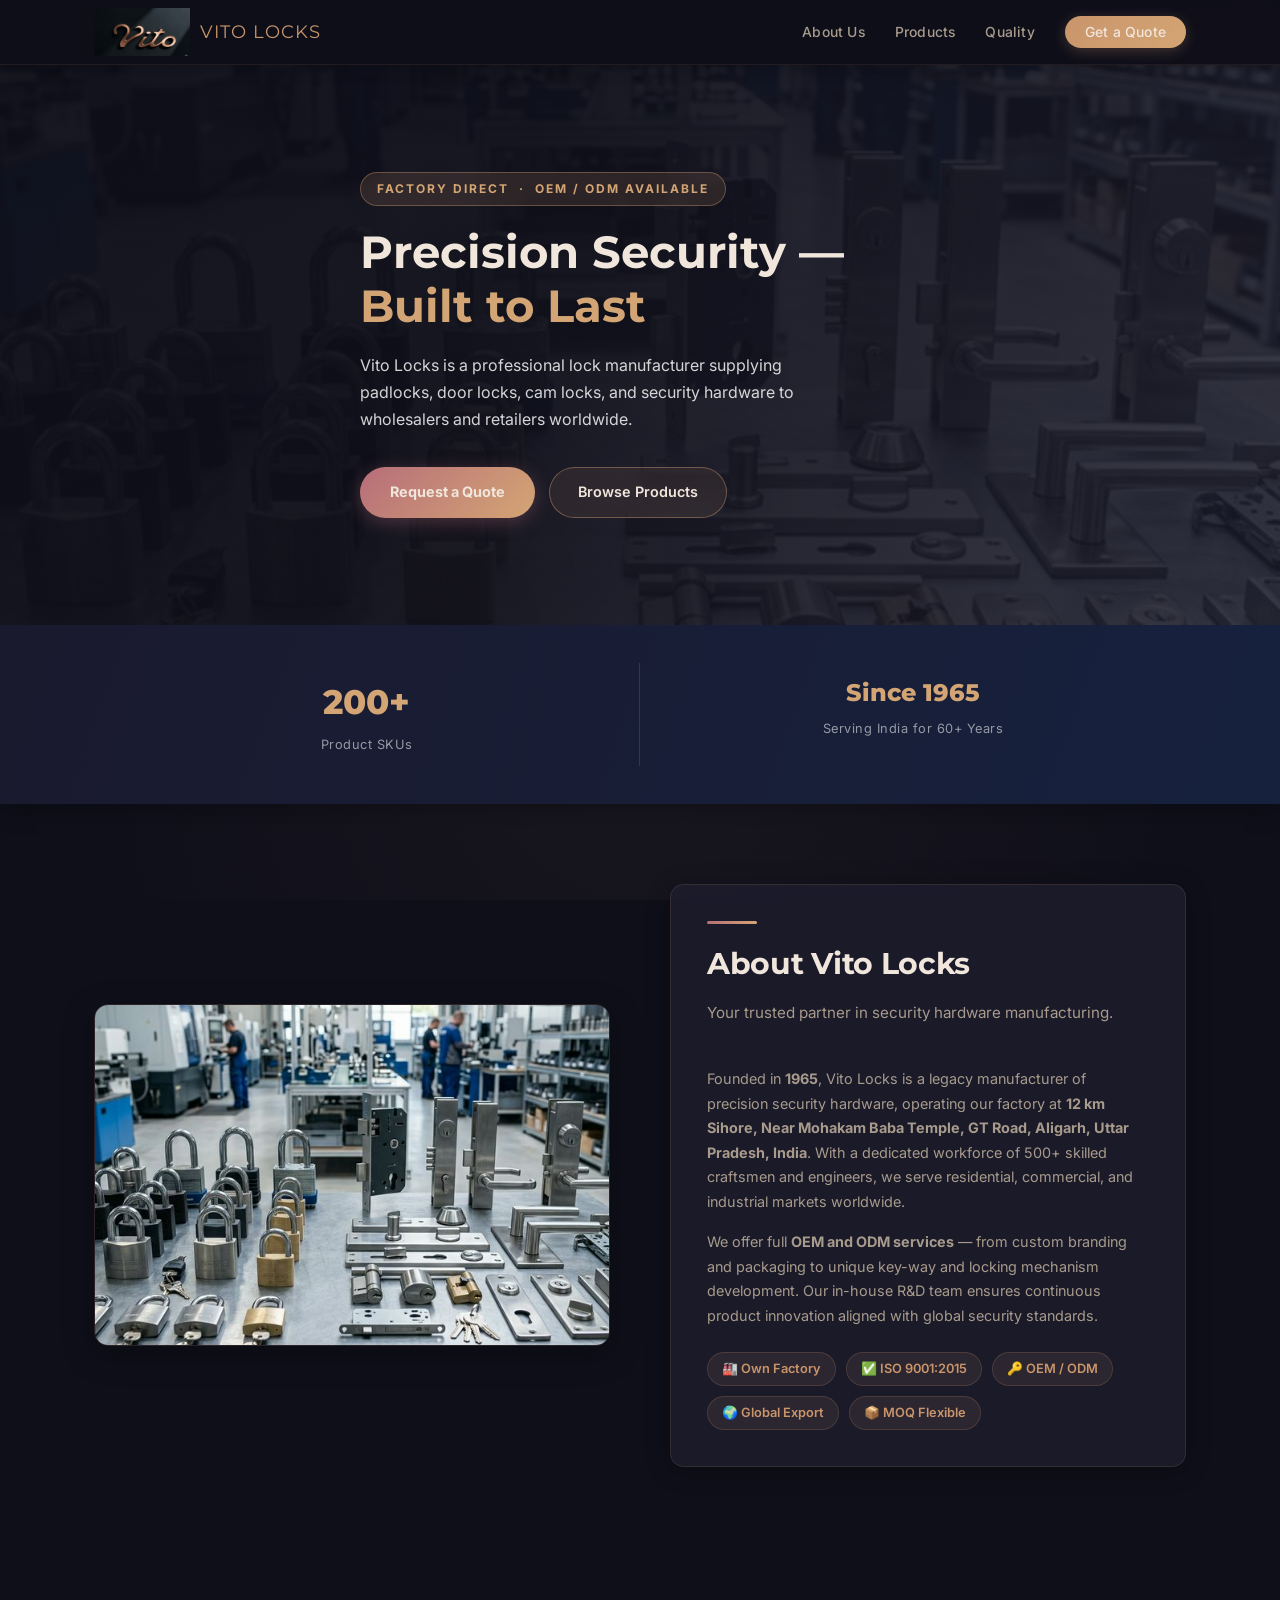
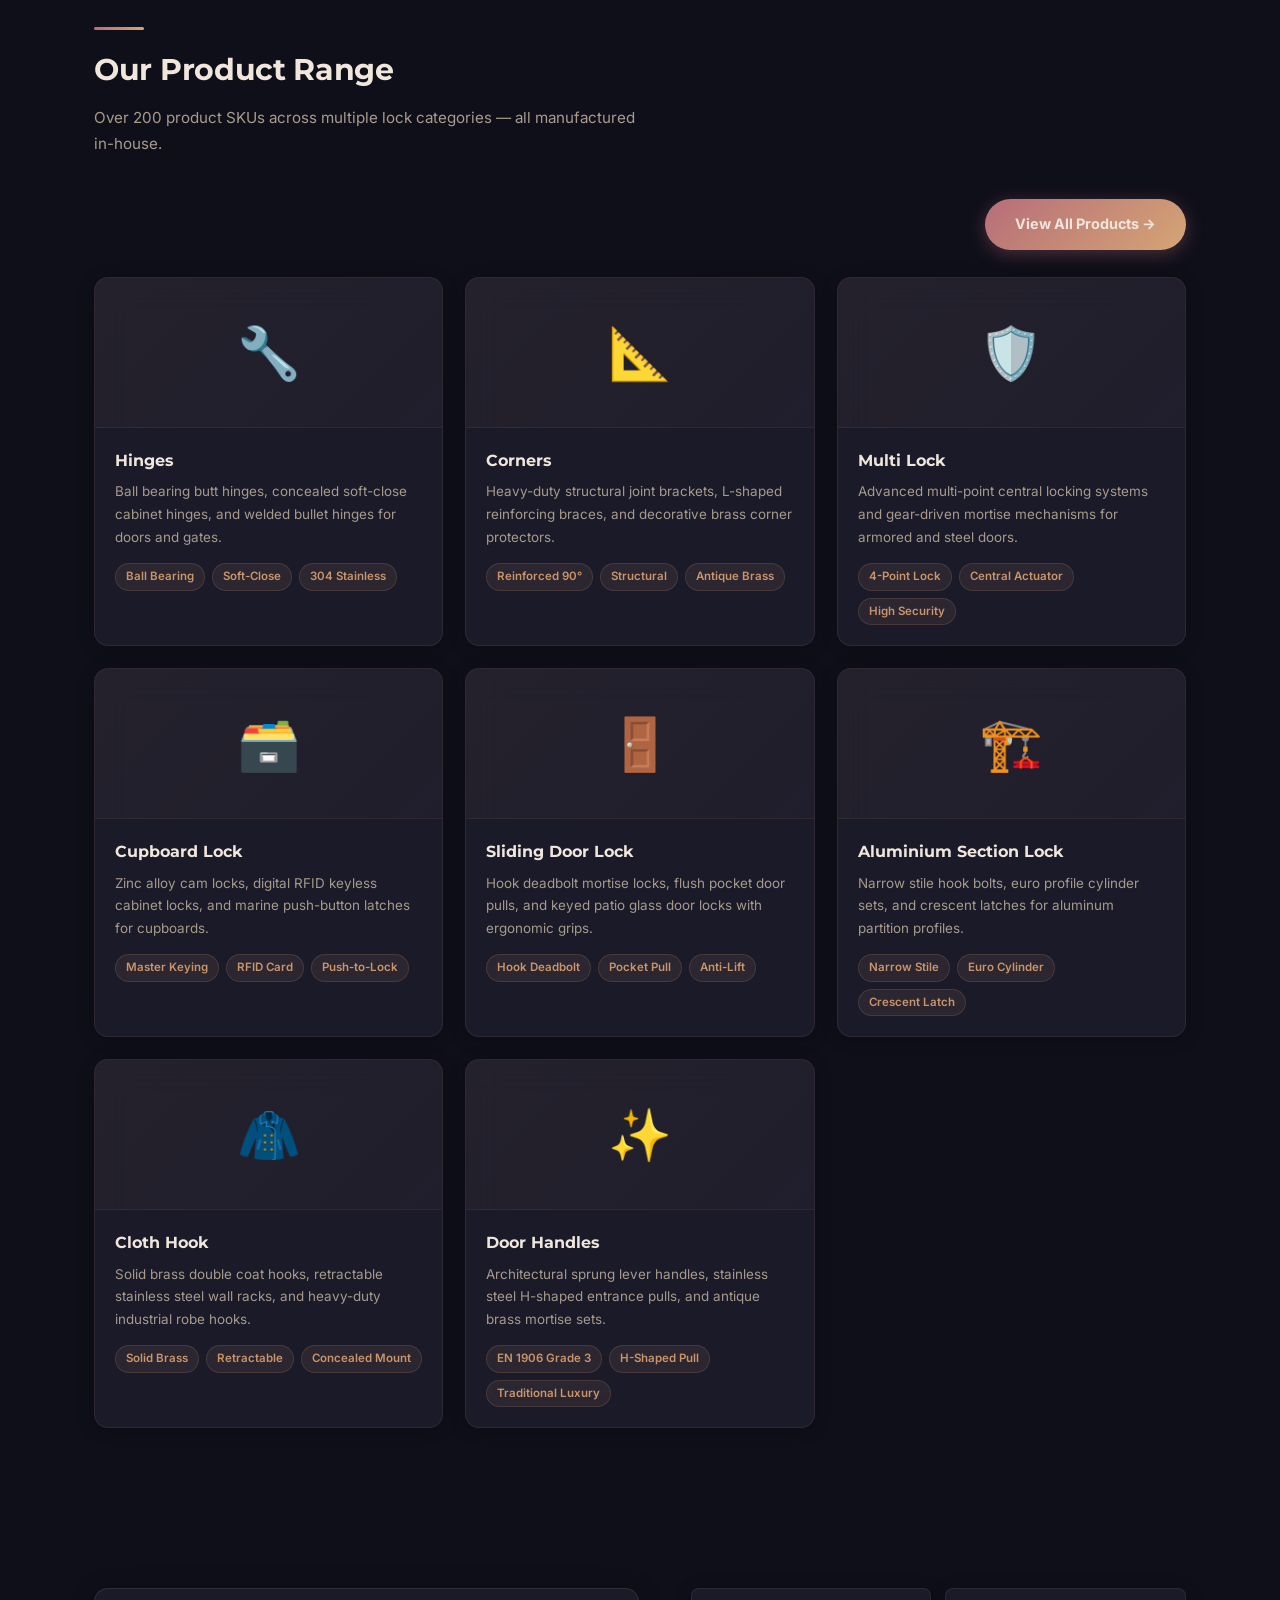
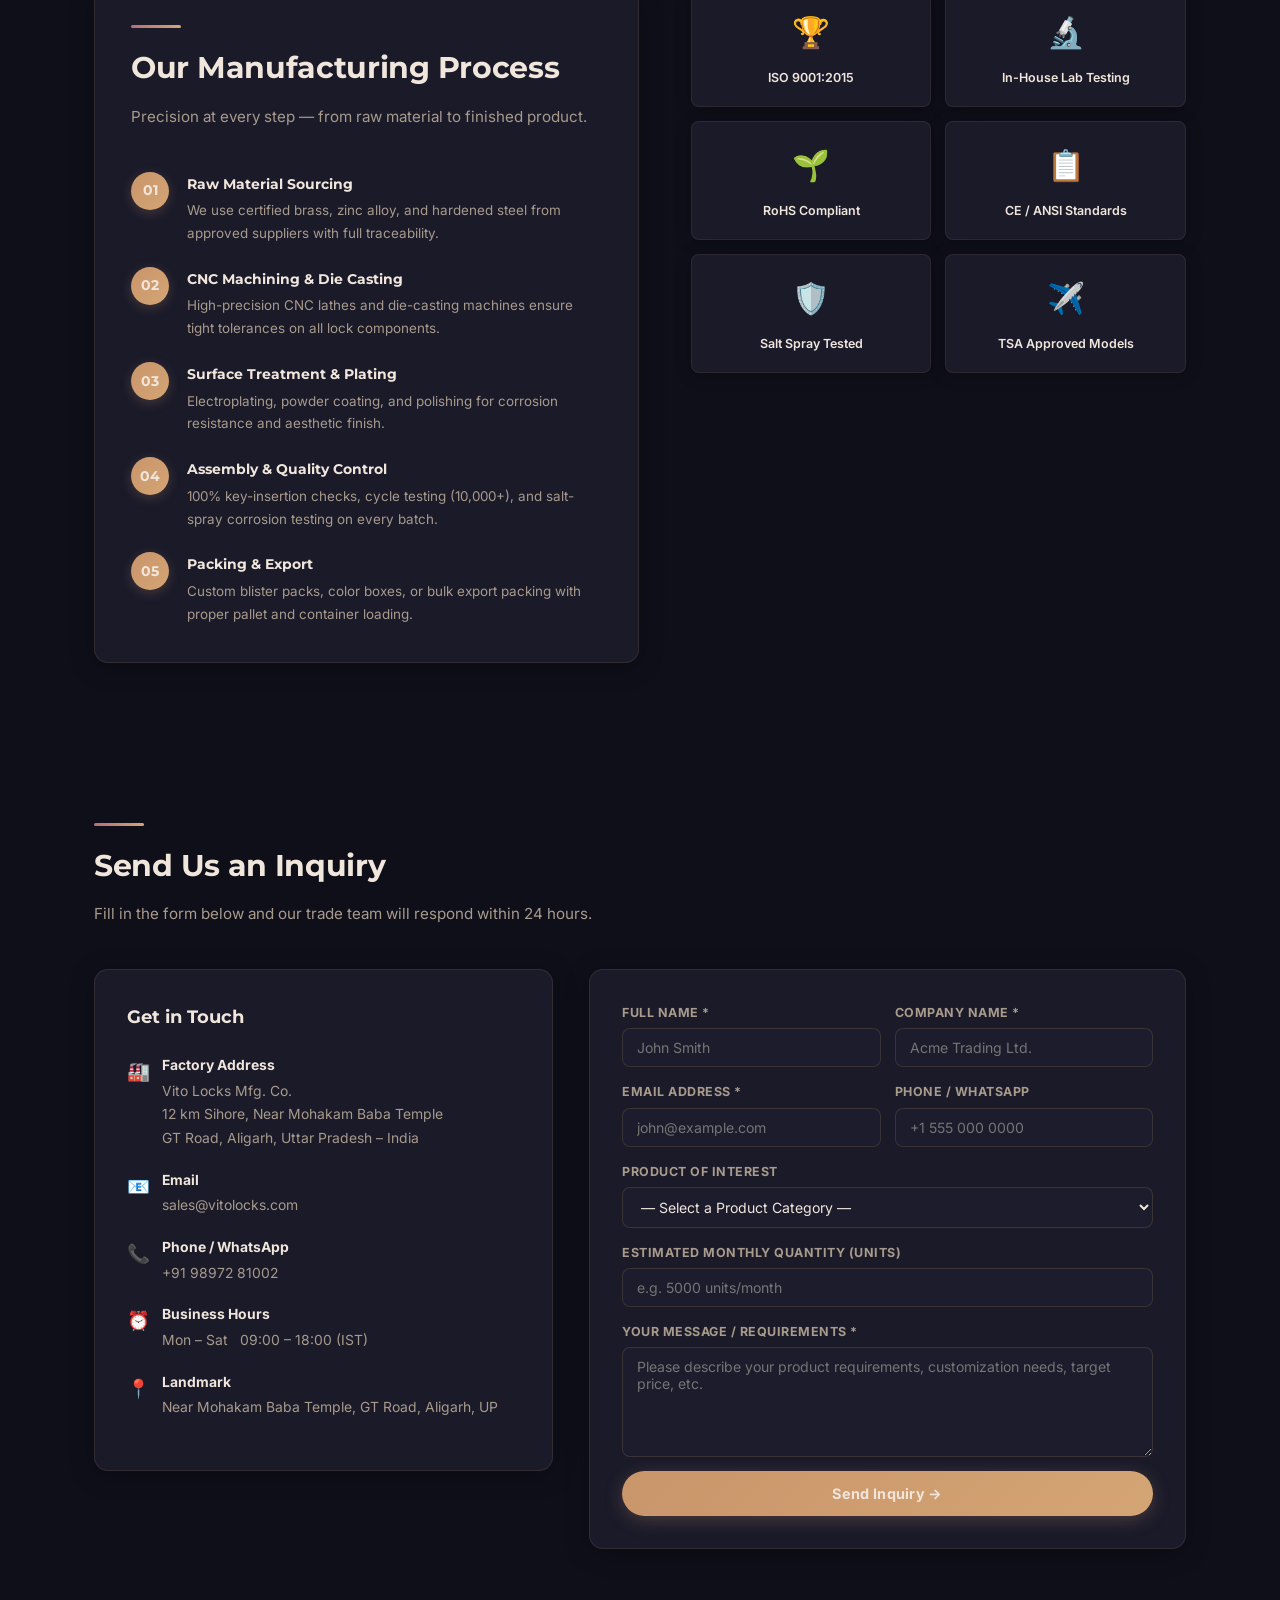
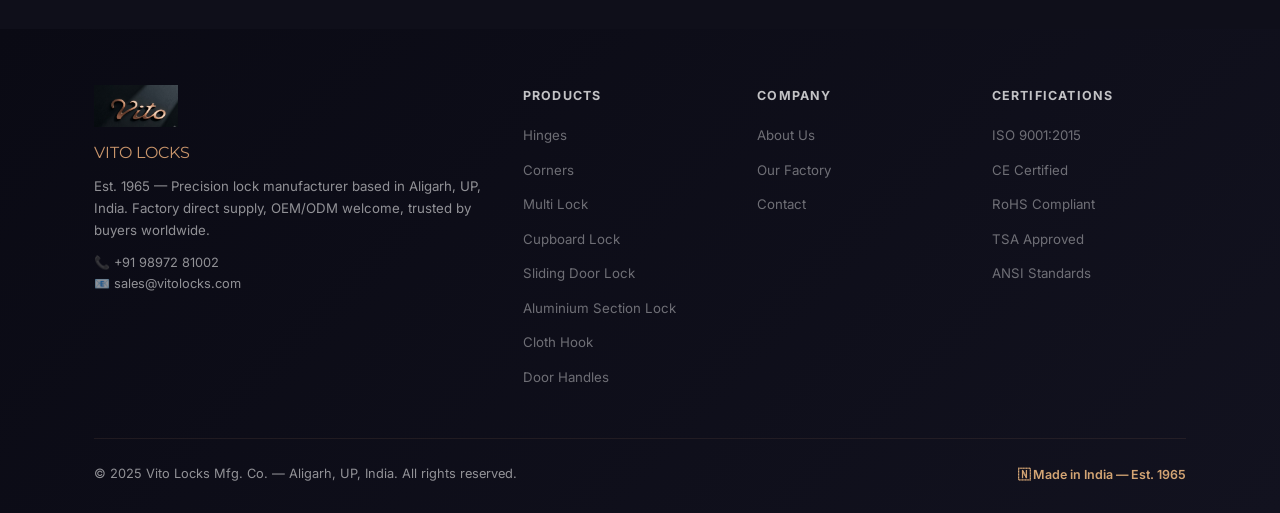
==== commit 75fb0b3f: "Update categories and product catalog to the 8 new product lines" ====
--- a/index.html
+++ b/index.html
@@ -7,7 +7,6 @@
   <meta name="description" content="Vito Locks is a leading manufacturer of high-quality padlocks, door locks, and security hardware. OEM/ODM available. ISO certified. Factory direct pricing for B2B buyers worldwide." />
   <meta name="keywords" content="lock manufacturer, padlock factory, door lock supplier, OEM locks, security hardware, Vito Locks" />
   <link rel="stylesheet" href="style.css" />
-  <link rel="stylesheet" href="https://fonts.googleapis.com/css2?family=Playfair+Display:wght@400;600;700&display=swap" />
   <!-- Favicon placeholder using emoji -->
   <link rel="icon" href="data:image/svg+xml,<svg xmlns='http://www.w3.org/2000/svg' viewBox='0 0 100 100'><text y='.9em' font-size='90'>🔒</text></svg>" />
 </head>
@@ -120,14 +119,53 @@
     <div class="products-grid">
 
       <div class="product-card">
-        <div class="product-img">🔒</div>
-        <div class="product-body">
-          <h3 class="product-name">Padlocks</h3>
-          <p class="product-desc">Brass, steel, and zinc alloy padlocks in sizes from 20mm to 80mm. Available with combination or keyed mechanisms.</p>
-          <div class="product-tags">
-            <span class="tag">Brass Core</span>
-            <span class="tag">Anti-Drill</span>
-            <span class="tag">Weatherproof</span>
+        <div class="product-img">🔧</div>
+        <div class="product-body">
+          <h3 class="product-name">Hinges</h3>
+          <p class="product-desc">Ball bearing butt hinges, concealed soft-close cabinet hinges, and welded bullet hinges for doors and gates.</p>
+          <div class="product-tags">
+            <span class="tag">Ball Bearing</span>
+            <span class="tag">Soft-Close</span>
+            <span class="tag">304 Stainless</span>
+          </div>
+        </div>
+      </div>
+
+      <div class="product-card">
+        <div class="product-img">📐</div>
+        <div class="product-body">
+          <h3 class="product-name">Corners</h3>
+          <p class="product-desc">Heavy-duty structural joint brackets, L-shaped reinforcing braces, and decorative brass corner protectors.</p>
+          <div class="product-tags">
+            <span class="tag">Reinforced 90°</span>
+            <span class="tag">Structural</span>
+            <span class="tag">Antique Brass</span>
+          </div>
+        </div>
+      </div>
+
+      <div class="product-card">
+        <div class="product-img">🛡️</div>
+        <div class="product-body">
+          <h3 class="product-name">Multi Lock</h3>
+          <p class="product-desc">Advanced multi-point central locking systems and gear-driven mortise mechanisms for armored and steel doors.</p>
+          <div class="product-tags">
+            <span class="tag">4-Point Lock</span>
+            <span class="tag">Central Actuator</span>
+            <span class="tag">High Security</span>
+          </div>
+        </div>
+      </div>
+
+      <div class="product-card">
+        <div class="product-img">🗃️</div>
+        <div class="product-body">
+          <h3 class="product-name">Cupboard Lock</h3>
+          <p class="product-desc">Zinc alloy cam locks, digital RFID keyless cabinet locks, and marine push-button latches for cupboards.</p>
+          <div class="product-tags">
+            <span class="tag">Master Keying</span>
+            <span class="tag">RFID Card</span>
+            <span class="tag">Push-to-Lock</span>
           </div>
         </div>
       </div>
@@ -135,64 +173,51 @@
       <div class="product-card">
         <div class="product-img">🚪</div>
         <div class="product-body">
-          <h3 class="product-name">Door Locks & Deadbolts</h3>
-          <p class="product-desc">Mortise locks, rim locks, cylindrical locks, and deadbolts for residential and commercial doors.</p>
-          <div class="product-tags">
-            <span class="tag">ANSI Grade</span>
-            <span class="tag">Double Cylinder</span>
-            <span class="tag">Stainless Steel</span>
-          </div>
-        </div>
-      </div>
-
-      <div class="product-card">
-        <div class="product-img">🗄️</div>
-        <div class="product-body">
-          <h3 class="product-name">Cam Locks</h3>
-          <p class="product-desc">Tubular cam locks for cabinets, mailboxes, filing systems, and vending machines. Custom cam lengths available.</p>
-          <div class="product-tags">
-            <span class="tag">16–30mm Dia</span>
-            <span class="tag">Custom Cam</span>
-            <span class="tag">Keyed Alike</span>
-          </div>
-        </div>
-      </div>
-
-      <div class="product-card">
-        <div class="product-img">🔐</div>
-        <div class="product-body">
-          <h3 class="product-name">Combination Locks</h3>
-          <p class="product-desc">3-wheel and 4-wheel combination padlocks for luggage, lockers, and storage units. No-key convenience.</p>
-          <div class="product-tags">
-            <span class="tag">Resettable</span>
-            <span class="tag">TSA Approved</span>
-            <span class="tag">Lightweight</span>
-          </div>
-        </div>
-      </div>
-
-      <div class="product-card">
-        <div class="product-img">🔑</div>
-        <div class="product-body">
-          <h3 class="product-name">Disc Detainer Locks</h3>
-          <p class="product-desc">High-security disc detainer padlocks with hardened steel shackles — ideal for chains, gates, and containers.</p>
-          <div class="product-tags">
-            <span class="tag">Pick-Resistant</span>
-            <span class="tag">Hardened Shackle</span>
-            <span class="tag">Industrial</span>
-          </div>
-        </div>
-      </div>
-
-      <div class="product-card">
-        <div class="product-img">📦</div>
-        <div class="product-body">
-          <h3 class="product-name">OEM / Custom Locks</h3>
-          <p class="product-desc">Custom-designed locks with your logo, color, keyway, and packaging. Full OEM/ODM service with fast sample lead time.</p>
-          <div class="product-tags">
-            <span class="tag">Custom Branding</span>
-            <span class="tag">Private Label</span>
-            <span class="tag">Low MOQ</span>
+          <h3 class="product-name">Sliding Door Lock</h3>
+          <p class="product-desc">Hook deadbolt mortise locks, flush pocket door pulls, and keyed patio glass door locks with ergonomic grips.</p>
+          <div class="product-tags">
+            <span class="tag">Hook Deadbolt</span>
+            <span class="tag">Pocket Pull</span>
+            <span class="tag">Anti-Lift</span>
+          </div>
+        </div>
+      </div>
+
+      <div class="product-card">
+        <div class="product-img">🏗️</div>
+        <div class="product-body">
+          <h3 class="product-name">Aluminium Section Lock</h3>
+          <p class="product-desc">Narrow stile hook bolts, euro profile cylinder sets, and crescent latches for aluminum partition profiles.</p>
+          <div class="product-tags">
+            <span class="tag">Narrow Stile</span>
+            <span class="tag">Euro Cylinder</span>
+            <span class="tag">Crescent Latch</span>
+          </div>
+        </div>
+      </div>
+
+      <div class="product-card">
+        <div class="product-img">🧥</div>
+        <div class="product-body">
+          <h3 class="product-name">Cloth Hook</h3>
+          <p class="product-desc">Solid brass double coat hooks, retractable stainless steel wall racks, and heavy-duty industrial robe hooks.</p>
+          <div class="product-tags">
+            <span class="tag">Solid Brass</span>
+            <span class="tag">Retractable</span>
+            <span class="tag">Concealed Mount</span>
+          </div>
+        </div>
+      </div>
+
+      <div class="product-card">
+        <div class="product-img">✨</div>
+        <div class="product-body">
+          <h3 class="product-name">Door Handles</h3>
+          <p class="product-desc">Architectural sprung lever handles, stainless steel H-shaped entrance pulls, and antique brass mortise sets.</p>
+          <div class="product-tags">
+            <span class="tag">EN 1906 Grade 3</span>
+            <span class="tag">H-Shaped Pull</span>
+            <span class="tag">Traditional Luxury</span>
           </div>
         </div>
       </div>
@@ -343,12 +368,14 @@
           <label for="product">Product of Interest</label>
           <select id="product">
             <option value="">— Select a Product Category —</option>
-            <option>Padlocks</option>
-            <option>Door Locks & Deadbolts</option>
-            <option>Cam Locks</option>
-            <option>Combination Locks</option>
-            <option>Disc Detainer Locks</option>
-            <option>OEM / Custom Locks</option>
+            <option>Hinges</option>
+            <option>Corners</option>
+            <option>Multi Lock</option>
+            <option>Cupboard Lock</option>
+            <option>Sliding Door Lock</option>
+            <option>Aluminium Section Lock</option>
+            <option>Cloth Hook</option>
+            <option>Door Handles</option>
             <option>Other / Multiple Products</option>
           </select>
         </div>
@@ -382,11 +409,14 @@
       <div class="footer-col">
         <h5>Products</h5>
         <ul>
-          <li><a href="#products">Padlocks</a></li>
-          <li><a href="#products">Door Locks</a></li>
-          <li><a href="#products">Cam Locks</a></li>
-          <li><a href="#products">Combination Locks</a></li>
-          <li><a href="#products">Custom OEM Locks</a></li>
+          <li><a href="products.html">Hinges</a></li>
+          <li><a href="products.html">Corners</a></li>
+          <li><a href="products.html">Multi Lock</a></li>
+          <li><a href="products.html">Cupboard Lock</a></li>
+          <li><a href="products.html">Sliding Door Lock</a></li>
+          <li><a href="products.html">Aluminium Section Lock</a></li>
+          <li><a href="products.html">Cloth Hook</a></li>
+          <li><a href="products.html">Door Handles</a></li>
         </ul>
       </div>
       <div class="footer-col">
